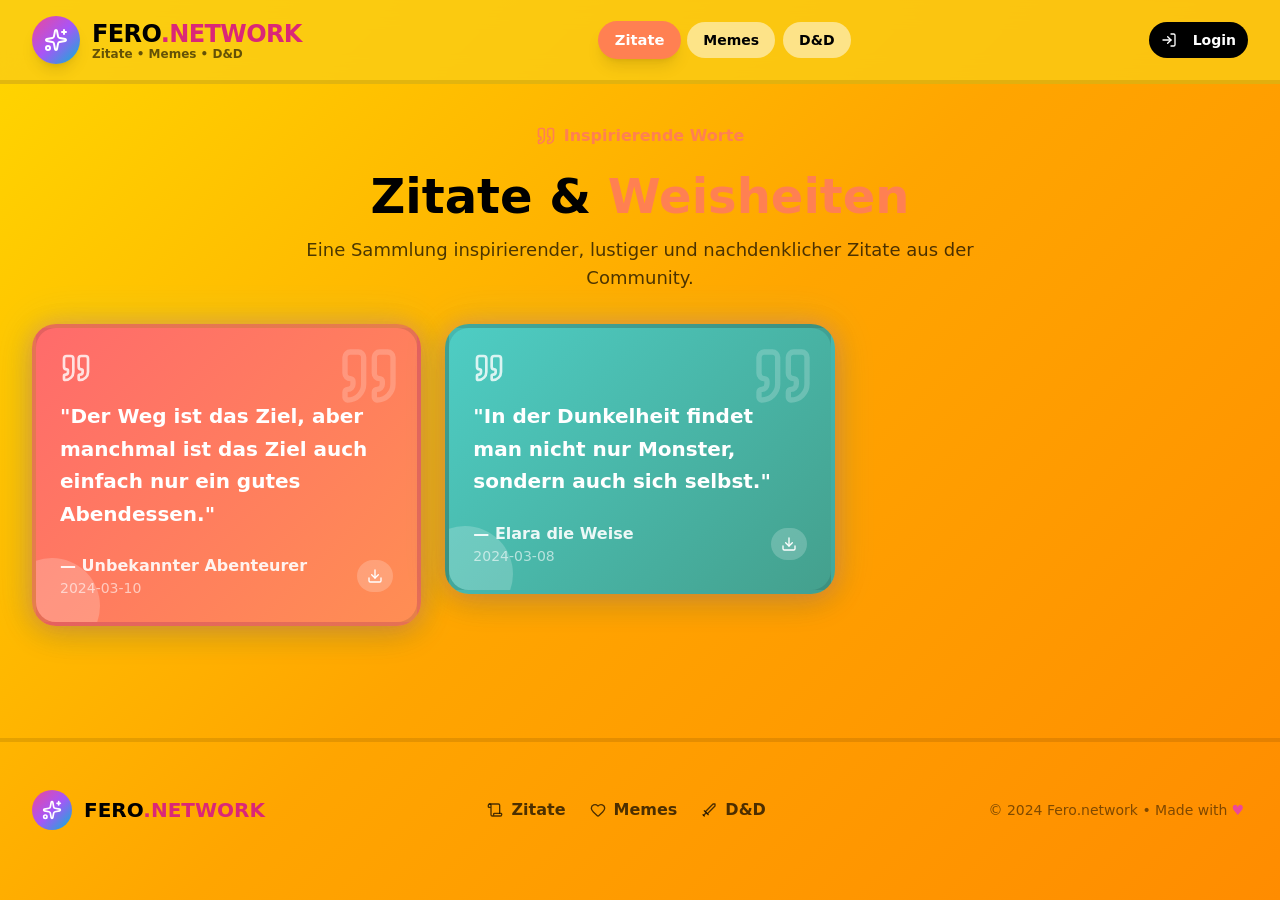
==== index.html @ 9bf4009e "Add files via upload" ====
<!doctype html>
<html lang="en">
  <head>
    <meta charset="UTF-8" />
    <meta name="viewport" content="width=device-width, initial-scale=1.0" />
    <title>Fero Network</title>
    <script type="module" crossorigin src="./assets/index-Cc7K9-aU.js"></script>
    <link rel="stylesheet" crossorigin href="./assets/index-Dunfuvsx.css">
  </head>
  <body>
    <div id="root"></div>
  </body>
</html>
---- assets/index-Dunfuvsx.css ----
*,:before,:after{--tw-border-spacing-x: 0;--tw-border-spacing-y: 0;--tw-translate-x: 0;--tw-translate-y: 0;--tw-rotate: 0;--tw-skew-x: 0;--tw-skew-y: 0;--tw-scale-x: 1;--tw-scale-y: 1;--tw-pan-x: ;--tw-pan-y: ;--tw-pinch-zoom: ;--tw-scroll-snap-strictness: proximity;--tw-gradient-from-position: ;--tw-gradient-via-position: ;--tw-gradient-to-position: ;--tw-ordinal: ;--tw-slashed-zero: ;--tw-numeric-figure: ;--tw-numeric-spacing: ;--tw-numeric-fraction: ;--tw-ring-inset: ;--tw-ring-offset-width: 0px;--tw-ring-offset-color: #fff;--tw-ring-color: rgb(59 130 246 / .5);--tw-ring-offset-shadow: 0 0 #0000;--tw-ring-shadow: 0 0 #0000;--tw-shadow: 0 0 #0000;--tw-shadow-colored: 0 0 #0000;--tw-blur: ;--tw-brightness: ;--tw-contrast: ;--tw-grayscale: ;--tw-hue-rotate: ;--tw-invert: ;--tw-saturate: ;--tw-sepia: ;--tw-drop-shadow: ;--tw-backdrop-blur: ;--tw-backdrop-brightness: ;--tw-backdrop-contrast: ;--tw-backdrop-grayscale: ;--tw-backdrop-hue-rotate: ;--tw-backdrop-invert: ;--tw-backdrop-opacity: ;--tw-backdrop-saturate: ;--tw-backdrop-sepia: ;--tw-contain-size: ;--tw-contain-layout: ;--tw-contain-paint: ;--tw-contain-style: }::backdrop{--tw-border-spacing-x: 0;--tw-border-spacing-y: 0;--tw-translate-x: 0;--tw-translate-y: 0;--tw-rotate: 0;--tw-skew-x: 0;--tw-skew-y: 0;--tw-scale-x: 1;--tw-scale-y: 1;--tw-pan-x: ;--tw-pan-y: ;--tw-pinch-zoom: ;--tw-scroll-snap-strictness: proximity;--tw-gradient-from-position: ;--tw-gradient-via-position: ;--tw-gradient-to-position: ;--tw-ordinal: ;--tw-slashed-zero: ;--tw-numeric-figure: ;--tw-numeric-spacing: ;--tw-numeric-fraction: ;--tw-ring-inset: ;--tw-ring-offset-width: 0px;--tw-ring-offset-color: #fff;--tw-ring-color: rgb(59 130 246 / .5);--tw-ring-offset-shadow: 0 0 #0000;--tw-ring-shadow: 0 0 #0000;--tw-shadow: 0 0 #0000;--tw-shadow-colored: 0 0 #0000;--tw-blur: ;--tw-brightness: ;--tw-contrast: ;--tw-grayscale: ;--tw-hue-rotate: ;--tw-invert: ;--tw-saturate: ;--tw-sepia: ;--tw-drop-shadow: ;--tw-backdrop-blur: ;--tw-backdrop-brightness: ;--tw-backdrop-contrast: ;--tw-backdrop-grayscale: ;--tw-backdrop-hue-rotate: ;--tw-backdrop-invert: ;--tw-backdrop-opacity: ;--tw-backdrop-saturate: ;--tw-backdrop-sepia: ;--tw-contain-size: ;--tw-contain-layout: ;--tw-contain-paint: ;--tw-contain-style: }*,:before,:after{box-sizing:border-box;border-width:0;border-style:solid;border-color:#e5e7eb}:before,:after{--tw-content: ""}html,:host{line-height:1.5;-webkit-text-size-adjust:100%;-moz-tab-size:4;-o-tab-size:4;tab-size:4;font-family:ui-sans-serif,system-ui,sans-serif,"Apple Color Emoji","Segoe UI Emoji",Segoe UI Symbol,"Noto Color Emoji";font-feature-settings:normal;font-variation-settings:normal;-webkit-tap-highlight-color:transparent}body{margin:0;line-height:inherit}hr{height:0;color:inherit;border-top-width:1px}abbr:where([title]){-webkit-text-decoration:underline dotted;text-decoration:underline dotted}h1,h2,h3,h4,h5,h6{font-size:inherit;font-weight:inherit}a{color:inherit;text-decoration:inherit}b,strong{font-weight:bolder}code,kbd,samp,pre{font-family:ui-monospace,SFMono-Regular,Menlo,Monaco,Consolas,Liberation Mono,Courier New,monospace;font-feature-settings:normal;font-variation-settings:normal;font-size:1em}small{font-size:80%}sub,sup{font-size:75%;line-height:0;position:relative;vertical-align:baseline}sub{bottom:-.25em}sup{top:-.5em}table{text-indent:0;border-color:inherit;border-collapse:collapse}button,input,optgroup,select,textarea{font-family:inherit;font-feature-settings:inherit;font-variation-settings:inherit;font-size:100%;font-weight:inherit;line-height:inherit;letter-spacing:inherit;color:inherit;margin:0;padding:0}button,select{text-transform:none}button,input:where([type=button]),input:where([type=reset]),input:where([type=submit]){-webkit-appearance:button;background-color:transparent;background-image:none}:-moz-focusring{outline:auto}:-moz-ui-invalid{box-shadow:none}progress{vertical-align:baseline}::-webkit-inner-spin-button,::-webkit-outer-spin-button{height:auto}[type=search]{-webkit-appearance:textfield;outline-offset:-2px}::-webkit-search-decoration{-webkit-appearance:none}::-webkit-file-upload-button{-webkit-appearance:button;font:inherit}summary{display:list-item}blockquote,dl,dd,h1,h2,h3,h4,h5,h6,hr,figure,p,pre{margin:0}fieldset{margin:0;padding:0}legend{padding:0}ol,ul,menu{list-style:none;margin:0;padding:0}dialog{padding:0}textarea{resize:vertical}input::-moz-placeholder,textarea::-moz-placeholder{opacity:1;color:#9ca3af}input::placeholder,textarea::placeholder{opacity:1;color:#9ca3af}button,[role=button]{cursor:pointer}:disabled{cursor:default}img,svg,video,canvas,audio,iframe,embed,object{display:block;vertical-align:middle}img,video{max-width:100%;height:auto}[hidden]:where(:not([hidden=until-found])){display:none}:root{--background: 48 100% 50%;--foreground: 240 10% 3.9%;--card: 0 0% 100%;--card-foreground: 240 10% 3.9%;--popover: 0 0% 100%;--popover-foreground: 240 10% 3.9%;--primary: 240 5.9% 10%;--primary-foreground: 0 0% 98%;--secondary: 240 4.8% 95.9%;--secondary-foreground: 240 5.9% 10%;--muted: 240 4.8% 95.9%;--muted-foreground: 240 3.8% 46.1%;--accent: 240 4.8% 95.9%;--accent-foreground: 240 5.9% 10%;--destructive: 0 84.2% 60.2%;--destructive-foreground: 0 0% 98%;--border: 240 5.9% 90%;--input: 240 5.9% 90%;--ring: 240 5.9% 10%;--radius: .625rem;--sidebar-background: 0 0% 98%;--sidebar-foreground: 240 5.3% 26.1%;--sidebar-primary: 240 5.9% 10%;--sidebar-primary-foreground: 0 0% 98%;--sidebar-accent: 240 4.8% 95.9%;--sidebar-accent-foreground: 240 5.9% 10%;--sidebar-border: 220 13% 91%;--sidebar-ring: 217.2 91.2% 59.8%;--mustard: 48 100% 50%;--coral: 16 100% 66%;--teal: 174 62% 47%;--purple: 270 60% 55%;--lime: 84 78% 55%;--pink: 330 80% 65%;--blue: 210 80% 55%;--orange: 30 100% 55%}*{border-color:hsl(var(--border))}body{background-color:hsl(var(--background));color:hsl(var(--foreground));background:linear-gradient(135deg,gold,orange,#ff8c00);min-height:100vh}.sr-only{position:absolute;width:1px;height:1px;padding:0;margin:-1px;overflow:hidden;clip:rect(0,0,0,0);white-space:nowrap;border-width:0}.pointer-events-none{pointer-events:none}.visible{visibility:visible}.invisible{visibility:hidden}.fixed{position:fixed}.absolute{position:absolute}.relative{position:relative}.sticky{position:sticky}.inset-0{inset:0}.inset-x-0{left:0;right:0}.inset-y-0{top:0;bottom:0}.-bottom-10{bottom:-2.5rem}.-bottom-12{bottom:-3rem}.-bottom-8{bottom:-2rem}.-left-12{left:-3rem}.-left-8{left:-2rem}.-right-10{right:-2.5rem}.-right-12{right:-3rem}.-top-12{top:-3rem}.bottom-0{bottom:0}.bottom-20{bottom:5rem}.bottom-40{bottom:10rem}.left-0{left:0}.left-1\/2{left:50%}.left-10{left:2.5rem}.left-2{left:.5rem}.left-20{left:5rem}.left-\[50\%\]{left:50%}.right-0{right:0}.right-1{right:.25rem}.right-10{right:2.5rem}.right-2{right:.5rem}.right-20{right:5rem}.right-3{right:.75rem}.right-4{right:1rem}.top-0{top:0}.top-1\.5{top:.375rem}.top-1\/2{top:50%}.top-20{top:5rem}.top-3\.5{top:.875rem}.top-4{top:1rem}.top-40{top:10rem}.top-\[1px\]{top:1px}.top-\[50\%\]{top:50%}.top-\[60\%\]{top:60%}.top-full{top:100%}.isolate{isolation:isolate}.-z-10{z-index:-10}.z-10{z-index:10}.z-20{z-index:20}.z-50{z-index:50}.z-\[1\]{z-index:1}.order-first{order:-9999}.order-last{order:9999}.col-start-2{grid-column-start:2}.row-span-2{grid-row:span 2 / span 2}.row-start-1{grid-row-start:1}.\!m-0{margin:0!important}.-mx-1{margin-left:-.25rem;margin-right:-.25rem}.-my-2{margin-top:-.5rem;margin-bottom:-.5rem}.mx-1{margin-left:.25rem;margin-right:.25rem}.mx-2{margin-left:.5rem;margin-right:.5rem}.mx-3\.5{margin-left:.875rem;margin-right:.875rem}.mx-auto{margin-left:auto;margin-right:auto}.my-0{margin-top:0;margin-bottom:0}.my-0\.5{margin-top:.125rem;margin-bottom:.125rem}.my-1{margin-top:.25rem;margin-bottom:.25rem}.-ml-4{margin-left:-1rem}.-mt-1{margin-top:-.25rem}.-mt-4{margin-top:-1rem}.mb-2{margin-bottom:.5rem}.mb-3{margin-bottom:.75rem}.mb-4{margin-bottom:1rem}.mb-6{margin-bottom:1.5rem}.ml-1{margin-left:.25rem}.ml-4{margin-left:1rem}.ml-auto{margin-left:auto}.mr-1{margin-right:.25rem}.mr-2{margin-right:.5rem}.mt-1\.5{margin-top:.375rem}.mt-2{margin-top:.5rem}.mt-20{margin-top:5rem}.mt-4{margin-top:1rem}.mt-auto{margin-top:auto}.line-clamp-1{overflow:hidden;display:-webkit-box;-webkit-box-orient:vertical;-webkit-line-clamp:1}.line-clamp-2{overflow:hidden;display:-webkit-box;-webkit-box-orient:vertical;-webkit-line-clamp:2}.line-clamp-3{overflow:hidden;display:-webkit-box;-webkit-box-orient:vertical;-webkit-line-clamp:3}.block{display:block}.flex{display:flex}.inline-flex{display:inline-flex}.table{display:table}.table-caption{display:table-caption}.table-cell{display:table-cell}.table-row{display:table-row}.grid{display:grid}.hidden{display:none}.aspect-square{aspect-ratio:1 / 1}.aspect-video{aspect-ratio:16 / 9}.size-10{width:2.5rem;height:2.5rem}.size-2{width:.5rem;height:.5rem}.size-2\.5{width:.625rem;height:.625rem}.size-3{width:.75rem;height:.75rem}.size-3\.5{width:.875rem;height:.875rem}.size-4{width:1rem;height:1rem}.size-6{width:1.5rem;height:1.5rem}.size-7{width:1.75rem;height:1.75rem}.size-8{width:2rem;height:2rem}.size-9{width:2.25rem;height:2.25rem}.size-auto{width:auto;height:auto}.size-full{width:100%;height:100%}.h-1\.5{height:.375rem}.h-10{height:2.5rem}.h-12{height:3rem}.h-14{height:3.5rem}.h-16{height:4rem}.h-2{height:.5rem}.h-2\.5{height:.625rem}.h-20{height:5rem}.h-24{height:6rem}.h-32{height:8rem}.h-4{height:1rem}.h-5{height:1.25rem}.h-6{height:1.5rem}.h-7{height:1.75rem}.h-8{height:2rem}.h-9{height:2.25rem}.h-\[1\.15rem\]{height:1.15rem}.h-\[calc\(100\%-1px\)\]{height:calc(100% - 1px)}.h-\[var\(--radix-navigation-menu-viewport-height\)\]{height:var(--radix-navigation-menu-viewport-height)}.h-\[var\(--radix-select-trigger-height\)\]{height:var(--radix-select-trigger-height)}.h-auto{height:auto}.h-full{height:100%}.h-px{height:1px}.h-svh{height:100svh}.max-h-64{max-height:16rem}.max-h-\[300px\]{max-height:300px}.min-h-0{min-height:0px}.min-h-16{min-height:4rem}.min-h-4{min-height:1rem}.min-h-\[100px\]{min-height:100px}.min-h-\[120px\]{min-height:120px}.min-h-screen{min-height:100vh}.min-h-svh{min-height:100svh}.w-0{width:0px}.w-1{width:.25rem}.w-10{width:2.5rem}.w-12{width:3rem}.w-14{width:3.5rem}.w-16{width:4rem}.w-2{width:.5rem}.w-2\.5{width:.625rem}.w-20{width:5rem}.w-24{width:6rem}.w-3{width:.75rem}.w-3\/4{width:75%}.w-32{width:8rem}.w-4{width:1rem}.w-5{width:1.25rem}.w-6{width:1.5rem}.w-64{width:16rem}.w-72{width:18rem}.w-8{width:2rem}.w-9{width:2.25rem}.w-\[100px\]{width:100px}.w-auto{width:auto}.w-fit{width:-moz-fit-content;width:fit-content}.w-full{width:100%}.w-max{width:-moz-max-content;width:max-content}.w-px{width:1px}.min-w-0{min-width:0px}.min-w-10{min-width:2.5rem}.min-w-5{min-width:1.25rem}.min-w-8{min-width:2rem}.min-w-9{min-width:2.25rem}.min-w-\[12rem\]{min-width:12rem}.min-w-\[8rem\]{min-width:8rem}.min-w-\[var\(--radix-select-trigger-width\)\]{min-width:var(--radix-select-trigger-width)}.max-w-2xl{max-width:42rem}.max-w-7xl{max-width:80rem}.max-w-\[calc\(100\%-2rem\)\]{max-width:calc(100% - 2rem)}.max-w-max{max-width:-moz-max-content;max-width:max-content}.max-w-md{max-width:28rem}.max-w-sm{max-width:24rem}.flex-1{flex:1 1 0%}.shrink-0{flex-shrink:0}.grow{flex-grow:1}.grow-0{flex-grow:0}.basis-full{flex-basis:100%}.caption-bottom{caption-side:bottom}.border-collapse{border-collapse:collapse}.-translate-x-1\/2{--tw-translate-x: -50%;transform:translate(var(--tw-translate-x),var(--tw-translate-y)) rotate(var(--tw-rotate)) skew(var(--tw-skew-x)) skewY(var(--tw-skew-y)) scaleX(var(--tw-scale-x)) scaleY(var(--tw-scale-y))}.-translate-x-px{--tw-translate-x: -1px;transform:translate(var(--tw-translate-x),var(--tw-translate-y)) rotate(var(--tw-rotate)) skew(var(--tw-skew-x)) skewY(var(--tw-skew-y)) scaleX(var(--tw-scale-x)) scaleY(var(--tw-scale-y))}.-translate-y-1\/2{--tw-translate-y: -50%;transform:translate(var(--tw-translate-x),var(--tw-translate-y)) rotate(var(--tw-rotate)) skew(var(--tw-skew-x)) skewY(var(--tw-skew-y)) scaleX(var(--tw-scale-x)) scaleY(var(--tw-scale-y))}.translate-x-\[-50\%\]{--tw-translate-x: -50%;transform:translate(var(--tw-translate-x),var(--tw-translate-y)) rotate(var(--tw-rotate)) skew(var(--tw-skew-x)) skewY(var(--tw-skew-y)) scaleX(var(--tw-scale-x)) scaleY(var(--tw-scale-y))}.translate-x-px{--tw-translate-x: 1px;transform:translate(var(--tw-translate-x),var(--tw-translate-y)) rotate(var(--tw-rotate)) skew(var(--tw-skew-x)) skewY(var(--tw-skew-y)) scaleX(var(--tw-scale-x)) scaleY(var(--tw-scale-y))}.translate-y-0\.5{--tw-translate-y: .125rem;transform:translate(var(--tw-translate-x),var(--tw-translate-y)) rotate(var(--tw-rotate)) skew(var(--tw-skew-x)) skewY(var(--tw-skew-y)) scaleX(var(--tw-scale-x)) scaleY(var(--tw-scale-y))}.translate-y-\[-50\%\]{--tw-translate-y: -50%;transform:translate(var(--tw-translate-x),var(--tw-translate-y)) rotate(var(--tw-rotate)) skew(var(--tw-skew-x)) skewY(var(--tw-skew-y)) scaleX(var(--tw-scale-x)) scaleY(var(--tw-scale-y))}.translate-y-\[calc\(-50\%_-_2px\)\]{--tw-translate-y: calc(-50% - 2px) ;transform:translate(var(--tw-translate-x),var(--tw-translate-y)) rotate(var(--tw-rotate)) skew(var(--tw-skew-x)) skewY(var(--tw-skew-y)) scaleX(var(--tw-scale-x)) scaleY(var(--tw-scale-y))}.rotate-45{--tw-rotate: 45deg;transform:translate(var(--tw-translate-x),var(--tw-translate-y)) rotate(var(--tw-rotate)) skew(var(--tw-skew-x)) skewY(var(--tw-skew-y)) scaleX(var(--tw-scale-x)) scaleY(var(--tw-scale-y))}.rotate-90{--tw-rotate: 90deg;transform:translate(var(--tw-translate-x),var(--tw-translate-y)) rotate(var(--tw-rotate)) skew(var(--tw-skew-x)) skewY(var(--tw-skew-y)) scaleX(var(--tw-scale-x)) scaleY(var(--tw-scale-y))}.scale-105{--tw-scale-x: 1.05;--tw-scale-y: 1.05;transform:translate(var(--tw-translate-x),var(--tw-translate-y)) rotate(var(--tw-rotate)) skew(var(--tw-skew-x)) skewY(var(--tw-skew-y)) scaleX(var(--tw-scale-x)) scaleY(var(--tw-scale-y))}.transform{transform:translate(var(--tw-translate-x),var(--tw-translate-y)) rotate(var(--tw-rotate)) skew(var(--tw-skew-x)) skewY(var(--tw-skew-y)) scaleX(var(--tw-scale-x)) scaleY(var(--tw-scale-y))}@keyframes caret-blink{0%,70%,to{opacity:1}20%,50%{opacity:0}}.animate-caret-blink{animation:caret-blink 1.25s ease-out infinite}@keyframes pulse{50%{opacity:.5}}.animate-pulse{animation:pulse 2s cubic-bezier(.4,0,.6,1) infinite}@keyframes spin{to{transform:rotate(360deg)}}.animate-spin{animation:spin 1s linear infinite}.cursor-default{cursor:default}.cursor-text{cursor:text}.touch-none{touch-action:none}.select-none{-webkit-user-select:none;-moz-user-select:none;user-select:none}.resize-none{resize:none}.scroll-my-1{scroll-margin-top:.25rem;scroll-margin-bottom:.25rem}.scroll-py-1{scroll-padding-top:.25rem;scroll-padding-bottom:.25rem}.list-disc{list-style-type:disc}.list-none{list-style-type:none}.auto-rows-min{grid-auto-rows:min-content}.grid-cols-1{grid-template-columns:repeat(1,minmax(0,1fr))}.grid-cols-2{grid-template-columns:repeat(2,minmax(0,1fr))}.grid-cols-3{grid-template-columns:repeat(3,minmax(0,1fr))}.grid-cols-\[0_1fr\]{grid-template-columns:0 1fr}.grid-rows-\[auto_auto\]{grid-template-rows:auto auto}.flex-row{flex-direction:row}.flex-col{flex-direction:column}.flex-col-reverse{flex-direction:column-reverse}.flex-wrap{flex-wrap:wrap}.place-content-center{place-content:center}.items-start{align-items:flex-start}.items-end{align-items:flex-end}.items-center{align-items:center}.items-stretch{align-items:stretch}.justify-start{justify-content:flex-start}.justify-center{justify-content:center}.justify-between{justify-content:space-between}.justify-items-start{justify-items:start}.gap-0\.5{gap:.125rem}.gap-1{gap:.25rem}.gap-1\.5{gap:.375rem}.gap-2{gap:.5rem}.gap-2\.5{gap:.625rem}.gap-3{gap:.75rem}.gap-4{gap:1rem}.gap-6{gap:1.5rem}.gap-7{gap:1.75rem}.gap-\[--spacing\(var\(--gap\)\)\]{gap:var(--spacing(var(--gap)))}.gap-y-0\.5{row-gap:.125rem}.space-y-2>:not([hidden])~:not([hidden]){--tw-space-y-reverse: 0;margin-top:calc(.5rem * calc(1 - var(--tw-space-y-reverse)));margin-bottom:calc(.5rem * var(--tw-space-y-reverse))}.space-y-3>:not([hidden])~:not([hidden]){--tw-space-y-reverse: 0;margin-top:calc(.75rem * calc(1 - var(--tw-space-y-reverse)));margin-bottom:calc(.75rem * var(--tw-space-y-reverse))}.space-y-4>:not([hidden])~:not([hidden]){--tw-space-y-reverse: 0;margin-top:calc(1rem * calc(1 - var(--tw-space-y-reverse)));margin-bottom:calc(1rem * var(--tw-space-y-reverse))}.space-y-6>:not([hidden])~:not([hidden]){--tw-space-y-reverse: 0;margin-top:calc(1.5rem * calc(1 - var(--tw-space-y-reverse)));margin-bottom:calc(1.5rem * var(--tw-space-y-reverse))}.space-y-8>:not([hidden])~:not([hidden]){--tw-space-y-reverse: 0;margin-top:calc(2rem * calc(1 - var(--tw-space-y-reverse)));margin-bottom:calc(2rem * var(--tw-space-y-reverse))}.self-start{align-self:flex-start}.self-stretch{align-self:stretch}.justify-self-end{justify-self:end}.overflow-auto{overflow:auto}.overflow-hidden{overflow:hidden}.overflow-x-auto{overflow-x:auto}.overflow-y-auto{overflow-y:auto}.overflow-x-hidden{overflow-x:hidden}.whitespace-nowrap{white-space:nowrap}.text-balance{text-wrap:balance}.break-words{overflow-wrap:break-word}.rounded-2xl{border-radius:1rem}.rounded-3xl{border-radius:1.5rem}.rounded-\[2px\]{border-radius:2px}.rounded-\[4px\]{border-radius:4px}.rounded-\[calc\(var\(--radius\)-5px\)\]{border-radius:calc(var(--radius) - 5px)}.rounded-\[inherit\]{border-radius:inherit}.rounded-full{border-radius:9999px}.rounded-lg{border-radius:var(--radius)}.rounded-md{border-radius:calc(var(--radius) - 2px)}.rounded-none{border-radius:0}.rounded-sm{border-radius:calc(var(--radius) - 4px)}.rounded-xl{border-radius:calc(var(--radius) + 4px)}.rounded-xs{border-radius:calc(var(--radius) - 6px)}.rounded-l-md{border-top-left-radius:calc(var(--radius) - 2px);border-bottom-left-radius:calc(var(--radius) - 2px)}.rounded-r-md{border-top-right-radius:calc(var(--radius) - 2px);border-bottom-right-radius:calc(var(--radius) - 2px)}.rounded-tl-sm{border-top-left-radius:calc(var(--radius) - 4px)}.border{border-width:1px}.border-0{border-width:0px}.border-2{border-width:2px}.border-4{border-width:4px}.border-\[1\.5px\]{border-width:1.5px}.border-y{border-top-width:1px;border-bottom-width:1px}.border-b{border-bottom-width:1px}.border-b-4{border-bottom-width:4px}.border-l{border-left-width:1px}.border-r{border-right-width:1px}.border-t{border-top-width:1px}.border-t-4{border-top-width:4px}.border-dashed{border-style:dashed}.border-black\/10{border-color:#0000001a}.border-black\/20{border-color:#0003}.border-border{border-color:hsl(var(--border))}.border-border\/50{border-color:hsl(var(--border) / .5)}.border-input{border-color:hsl(var(--input))}.border-primary{border-color:hsl(var(--primary))}.border-red-300{--tw-border-opacity: 1;border-color:rgb(252 165 165 / var(--tw-border-opacity, 1))}.border-sidebar-border{border-color:hsl(var(--sidebar-border))}.border-transparent{border-color:transparent}.border-l-transparent{border-left-color:transparent}.border-t-transparent{border-top-color:transparent}.bg-accent{background-color:hsl(var(--accent))}.bg-background{background-color:hsl(var(--background))}.bg-black{--tw-bg-opacity: 1;background-color:rgb(0 0 0 / var(--tw-bg-opacity, 1))}.bg-black\/10{background-color:#0000001a}.bg-black\/50{background-color:#00000080}.bg-border{background-color:hsl(var(--border))}.bg-card{background-color:hsl(var(--card))}.bg-destructive{--tw-bg-opacity: 1;background-color:hsl(var(--destructive) / var(--tw-bg-opacity, 1))}.bg-foreground{background-color:hsl(var(--foreground))}.bg-input{background-color:hsl(var(--input))}.bg-muted{background-color:hsl(var(--muted))}.bg-muted\/50{background-color:hsl(var(--muted) / .5)}.bg-popover{background-color:hsl(var(--popover))}.bg-primary{background-color:hsl(var(--primary))}.bg-primary\/20{background-color:hsl(var(--primary) / .2)}.bg-red-100{--tw-bg-opacity: 1;background-color:rgb(254 226 226 / var(--tw-bg-opacity, 1))}.bg-secondary{background-color:hsl(var(--secondary))}.bg-sidebar{background-color:hsl(var(--sidebar-background))}.bg-sidebar-border{background-color:hsl(var(--sidebar-border))}.bg-transparent{background-color:transparent}.bg-white{--tw-bg-opacity: 1;background-color:rgb(255 255 255 / var(--tw-bg-opacity, 1))}.bg-white\/10{background-color:#ffffff1a}.bg-white\/20{background-color:#fff3}.bg-white\/30{background-color:#ffffff4d}.bg-white\/40{background-color:#fff6}.bg-white\/50{background-color:#ffffff80}.bg-white\/60{background-color:#fff9}.bg-white\/80{background-color:#fffc}.bg-yellow-400\/80{background-color:#facc15cc}.bg-gradient-to-br{background-image:linear-gradient(to bottom right,var(--tw-gradient-stops))}.bg-gradient-to-t{background-image:linear-gradient(to top,var(--tw-gradient-stops))}.from-black\/50{--tw-gradient-from: rgb(0 0 0 / .5) var(--tw-gradient-from-position);--tw-gradient-to: rgb(0 0 0 / 0) var(--tw-gradient-to-position);--tw-gradient-stops: var(--tw-gradient-from), var(--tw-gradient-to)}.from-pink-500{--tw-gradient-from: #ec4899 var(--tw-gradient-from-position);--tw-gradient-to: rgb(236 72 153 / 0) var(--tw-gradient-to-position);--tw-gradient-stops: var(--tw-gradient-from), var(--tw-gradient-to)}.from-white{--tw-gradient-from: #fff var(--tw-gradient-from-position);--tw-gradient-to: rgb(255 255 255 / 0) var(--tw-gradient-to-position);--tw-gradient-stops: var(--tw-gradient-from), var(--tw-gradient-to)}.from-yellow-300{--tw-gradient-from: #fde047 var(--tw-gradient-from-position);--tw-gradient-to: rgb(253 224 71 / 0) var(--tw-gradient-to-position);--tw-gradient-stops: var(--tw-gradient-from), var(--tw-gradient-to)}.via-purple-500{--tw-gradient-to: rgb(168 85 247 / 0) var(--tw-gradient-to-position);--tw-gradient-stops: var(--tw-gradient-from), #a855f7 var(--tw-gradient-via-position), var(--tw-gradient-to)}.to-cyan-500{--tw-gradient-to: #06b6d4 var(--tw-gradient-to-position)}.to-orange-300{--tw-gradient-to: #fdba74 var(--tw-gradient-to-position)}.to-transparent{--tw-gradient-to: transparent var(--tw-gradient-to-position)}.fill-current{fill:currentColor}.fill-foreground{fill:hsl(var(--foreground))}.fill-primary{fill:hsl(var(--primary))}.object-contain{-o-object-fit:contain;object-fit:contain}.object-cover{-o-object-fit:cover;object-fit:cover}.p-0{padding:0}.p-1{padding:.25rem}.p-2{padding:.5rem}.p-3{padding:.75rem}.p-4{padding:1rem}.p-6{padding:1.5rem}.p-8{padding:2rem}.p-\[3px\]{padding:3px}.p-px{padding:1px}.px-1{padding-left:.25rem;padding-right:.25rem}.px-1\.5{padding-left:.375rem;padding-right:.375rem}.px-2{padding-left:.5rem;padding-right:.5rem}.px-2\.5{padding-left:.625rem;padding-right:.625rem}.px-3{padding-left:.75rem;padding-right:.75rem}.px-4{padding-left:1rem;padding-right:1rem}.px-6{padding-left:1.5rem;padding-right:1.5rem}.py-0\.5{padding-top:.125rem;padding-bottom:.125rem}.py-1{padding-top:.25rem;padding-bottom:.25rem}.py-1\.5{padding-top:.375rem;padding-bottom:.375rem}.py-12{padding-top:3rem;padding-bottom:3rem}.py-2{padding-top:.5rem;padding-bottom:.5rem}.py-20{padding-top:5rem;padding-bottom:5rem}.py-3{padding-top:.75rem;padding-bottom:.75rem}.py-4{padding-top:1rem;padding-bottom:1rem}.py-6{padding-top:1.5rem;padding-bottom:1.5rem}.py-8{padding-top:2rem;padding-bottom:2rem}.pb-3{padding-bottom:.75rem}.pb-4{padding-bottom:1rem}.pl-2{padding-left:.5rem}.pl-3{padding-left:.75rem}.pl-4{padding-left:1rem}.pl-8{padding-left:2rem}.pr-1{padding-right:.25rem}.pr-2{padding-right:.5rem}.pr-2\.5{padding-right:.625rem}.pr-3{padding-right:.75rem}.pr-8{padding-right:2rem}.pt-0{padding-top:0}.pt-3{padding-top:.75rem}.pt-4{padding-top:1rem}.text-left{text-align:left}.text-center{text-align:center}.align-middle{vertical-align:middle}.font-mono{font-family:ui-monospace,SFMono-Regular,Menlo,Monaco,Consolas,Liberation Mono,Courier New,monospace}.font-sans{font-family:ui-sans-serif,system-ui,sans-serif,"Apple Color Emoji","Segoe UI Emoji",Segoe UI Symbol,"Noto Color Emoji"}.text-2xl{font-size:1.5rem;line-height:2rem}.text-4xl{font-size:2.25rem;line-height:2.5rem}.text-\[0\.8rem\]{font-size:.8rem}.text-base{font-size:1rem;line-height:1.5rem}.text-lg{font-size:1.125rem;line-height:1.75rem}.text-sm{font-size:.875rem;line-height:1.25rem}.text-sm\/relaxed{font-size:.875rem;line-height:1.625}.text-xl{font-size:1.25rem;line-height:1.75rem}.text-xs{font-size:.75rem;line-height:1rem}.font-black{font-weight:900}.font-bold{font-weight:700}.font-medium{font-weight:500}.font-normal{font-weight:400}.font-semibold{font-weight:600}.uppercase{text-transform:uppercase}.tabular-nums{--tw-numeric-spacing: tabular-nums;font-variant-numeric:var(--tw-ordinal) var(--tw-slashed-zero) var(--tw-numeric-figure) var(--tw-numeric-spacing) var(--tw-numeric-fraction)}.leading-none{line-height:1}.leading-normal{line-height:1.5}.leading-relaxed{line-height:1.625}.leading-snug{line-height:1.375}.tracking-tight{letter-spacing:-.025em}.tracking-widest{letter-spacing:.1em}.text-accent-foreground{color:hsl(var(--accent-foreground))}.text-background{color:hsl(var(--background))}.text-black{--tw-text-opacity: 1;color:rgb(0 0 0 / var(--tw-text-opacity, 1))}.text-black\/50{color:#00000080}.text-black\/60{color:#0009}.text-black\/70{color:#000000b3}.text-blue-600{--tw-text-opacity: 1;color:rgb(37 99 235 / var(--tw-text-opacity, 1))}.text-card-foreground{color:hsl(var(--card-foreground))}.text-current{color:currentColor}.text-destructive{--tw-text-opacity: 1;color:hsl(var(--destructive) / var(--tw-text-opacity, 1))}.text-foreground{color:hsl(var(--foreground))}.text-gray-600{--tw-text-opacity: 1;color:rgb(75 85 99 / var(--tw-text-opacity, 1))}.text-gray-700{--tw-text-opacity: 1;color:rgb(55 65 81 / var(--tw-text-opacity, 1))}.text-gray-800{--tw-text-opacity: 1;color:rgb(31 41 55 / var(--tw-text-opacity, 1))}.text-muted-foreground{color:hsl(var(--muted-foreground))}.text-pink-500{--tw-text-opacity: 1;color:rgb(236 72 153 / var(--tw-text-opacity, 1))}.text-pink-600{--tw-text-opacity: 1;color:rgb(219 39 119 / var(--tw-text-opacity, 1))}.text-popover-foreground{color:hsl(var(--popover-foreground))}.text-primary{color:hsl(var(--primary))}.text-primary-foreground{color:hsl(var(--primary-foreground))}.text-red-700{--tw-text-opacity: 1;color:rgb(185 28 28 / var(--tw-text-opacity, 1))}.text-secondary-foreground{color:hsl(var(--secondary-foreground))}.text-sidebar-foreground{color:hsl(var(--sidebar-foreground))}.text-sidebar-foreground\/70{color:hsl(var(--sidebar-foreground) / .7)}.text-white{--tw-text-opacity: 1;color:rgb(255 255 255 / var(--tw-text-opacity, 1))}.text-white\/60{color:#fff9}.text-white\/80{color:#fffc}.text-white\/90{color:#ffffffe6}.underline-offset-4{text-underline-offset:4px}.opacity-0{opacity:0}.opacity-20{opacity:.2}.opacity-50{opacity:.5}.opacity-70{opacity:.7}.shadow{--tw-shadow: 0 1px 3px 0 rgb(0 0 0 / .1), 0 1px 2px -1px rgb(0 0 0 / .1);--tw-shadow-colored: 0 1px 3px 0 var(--tw-shadow-color), 0 1px 2px -1px var(--tw-shadow-color);box-shadow:var(--tw-ring-offset-shadow, 0 0 #0000),var(--tw-ring-shadow, 0 0 #0000),var(--tw-shadow)}.shadow-\[0_0_0_1px_hsl\(var\(--sidebar-border\)\)\]{--tw-shadow: 0 0 0 1px hsl(var(--sidebar-border));--tw-shadow-colored: 0 0 0 1px var(--tw-shadow-color);box-shadow:var(--tw-ring-offset-shadow, 0 0 #0000),var(--tw-ring-shadow, 0 0 #0000),var(--tw-shadow)}.shadow-lg{--tw-shadow: 0 10px 15px -3px rgb(0 0 0 / .1), 0 4px 6px -4px rgb(0 0 0 / .1);--tw-shadow-colored: 0 10px 15px -3px var(--tw-shadow-color), 0 4px 6px -4px var(--tw-shadow-color);box-shadow:var(--tw-ring-offset-shadow, 0 0 #0000),var(--tw-ring-shadow, 0 0 #0000),var(--tw-shadow)}.shadow-md{--tw-shadow: 0 4px 6px -1px rgb(0 0 0 / .1), 0 2px 4px -2px rgb(0 0 0 / .1);--tw-shadow-colored: 0 4px 6px -1px var(--tw-shadow-color), 0 2px 4px -2px var(--tw-shadow-color);box-shadow:var(--tw-ring-offset-shadow, 0 0 #0000),var(--tw-ring-shadow, 0 0 #0000),var(--tw-shadow)}.shadow-none{--tw-shadow: 0 0 #0000;--tw-shadow-colored: 0 0 #0000;box-shadow:var(--tw-ring-offset-shadow, 0 0 #0000),var(--tw-ring-shadow, 0 0 #0000),var(--tw-shadow)}.shadow-sm{--tw-shadow: 0 1px 2px 0 rgb(0 0 0 / .05);--tw-shadow-colored: 0 1px 2px 0 var(--tw-shadow-color);box-shadow:var(--tw-ring-offset-shadow, 0 0 #0000),var(--tw-ring-shadow, 0 0 #0000),var(--tw-shadow)}.shadow-xl{--tw-shadow: 0 20px 25px -5px rgb(0 0 0 / .1), 0 8px 10px -6px rgb(0 0 0 / .1);--tw-shadow-colored: 0 20px 25px -5px var(--tw-shadow-color), 0 8px 10px -6px var(--tw-shadow-color);box-shadow:var(--tw-ring-offset-shadow, 0 0 #0000),var(--tw-ring-shadow, 0 0 #0000),var(--tw-shadow)}.shadow-xs{--tw-shadow: 0 1px 2px 0 rgb(0 0 0 / .05);--tw-shadow-colored: 0 1px 2px 0 var(--tw-shadow-color);box-shadow:var(--tw-ring-offset-shadow, 0 0 #0000),var(--tw-ring-shadow, 0 0 #0000),var(--tw-shadow)}.outline-none{outline:2px solid transparent;outline-offset:2px}.outline{outline-style:solid}.ring-0{--tw-ring-offset-shadow: var(--tw-ring-inset) 0 0 0 var(--tw-ring-offset-width) var(--tw-ring-offset-color);--tw-ring-shadow: var(--tw-ring-inset) 0 0 0 calc(0px + var(--tw-ring-offset-width)) var(--tw-ring-color);box-shadow:var(--tw-ring-offset-shadow),var(--tw-ring-shadow),var(--tw-shadow, 0 0 #0000)}.ring-ring\/50{--tw-ring-color: hsl(var(--ring) / .5)}.ring-sidebar-ring{--tw-ring-color: hsl(var(--sidebar-ring))}.ring-offset-background{--tw-ring-offset-color: hsl(var(--background))}.filter{filter:var(--tw-blur) var(--tw-brightness) var(--tw-contrast) var(--tw-grayscale) var(--tw-hue-rotate) var(--tw-invert) var(--tw-saturate) var(--tw-sepia) var(--tw-drop-shadow)}.backdrop-blur-md{--tw-backdrop-blur: blur(12px);-webkit-backdrop-filter:var(--tw-backdrop-blur) var(--tw-backdrop-brightness) var(--tw-backdrop-contrast) var(--tw-backdrop-grayscale) var(--tw-backdrop-hue-rotate) var(--tw-backdrop-invert) var(--tw-backdrop-opacity) var(--tw-backdrop-saturate) var(--tw-backdrop-sepia);backdrop-filter:var(--tw-backdrop-blur) var(--tw-backdrop-brightness) var(--tw-backdrop-contrast) var(--tw-backdrop-grayscale) var(--tw-backdrop-hue-rotate) var(--tw-backdrop-invert) var(--tw-backdrop-opacity) var(--tw-backdrop-saturate) var(--tw-backdrop-sepia)}.transition{transition-property:color,background-color,border-color,text-decoration-color,fill,stroke,opacity,box-shadow,transform,filter,backdrop-filter;transition-timing-function:cubic-bezier(.4,0,.2,1);transition-duration:.15s}.transition-\[color\,box-shadow\]{transition-property:color,box-shadow;transition-timing-function:cubic-bezier(.4,0,.2,1);transition-duration:.15s}.transition-\[left\,right\,width\]{transition-property:left,right,width;transition-timing-function:cubic-bezier(.4,0,.2,1);transition-duration:.15s}.transition-\[margin\,opacity\]{transition-property:margin,opacity;transition-timing-function:cubic-bezier(.4,0,.2,1);transition-duration:.15s}.transition-\[width\,height\,padding\]{transition-property:width,height,padding;transition-timing-function:cubic-bezier(.4,0,.2,1);transition-duration:.15s}.transition-\[width\]{transition-property:width;transition-timing-function:cubic-bezier(.4,0,.2,1);transition-duration:.15s}.transition-all{transition-property:all;transition-timing-function:cubic-bezier(.4,0,.2,1);transition-duration:.15s}.transition-colors{transition-property:color,background-color,border-color,text-decoration-color,fill,stroke;transition-timing-function:cubic-bezier(.4,0,.2,1);transition-duration:.15s}.transition-none{transition-property:none}.transition-opacity{transition-property:opacity;transition-timing-function:cubic-bezier(.4,0,.2,1);transition-duration:.15s}.transition-shadow{transition-property:box-shadow;transition-timing-function:cubic-bezier(.4,0,.2,1);transition-duration:.15s}.transition-transform{transition-property:transform;transition-timing-function:cubic-bezier(.4,0,.2,1);transition-duration:.15s}.duration-100{transition-duration:.1s}.duration-1000{transition-duration:1s}.duration-200{transition-duration:.2s}.duration-300{transition-duration:.3s}.duration-500{transition-duration:.5s}.ease-in-out{transition-timing-function:cubic-bezier(.4,0,.2,1)}.ease-linear{transition-timing-function:linear}@keyframes enter{0%{opacity:var(--tw-enter-opacity, 1);transform:translate3d(var(--tw-enter-translate-x, 0),var(--tw-enter-translate-y, 0),0) scale3d(var(--tw-enter-scale, 1),var(--tw-enter-scale, 1),var(--tw-enter-scale, 1)) rotate(var(--tw-enter-rotate, 0))}}@keyframes exit{to{opacity:var(--tw-exit-opacity, 1);transform:translate3d(var(--tw-exit-translate-x, 0),var(--tw-exit-translate-y, 0),0) scale3d(var(--tw-exit-scale, 1),var(--tw-exit-scale, 1),var(--tw-exit-scale, 1)) rotate(var(--tw-exit-rotate, 0))}}.animate-in{animation-name:enter;animation-duration:.15s;--tw-enter-opacity: initial;--tw-enter-scale: initial;--tw-enter-rotate: initial;--tw-enter-translate-x: initial;--tw-enter-translate-y: initial}.fade-in-0{--tw-enter-opacity: 0}.zoom-in-95{--tw-enter-scale: .95}.duration-100{animation-duration:.1s}.duration-1000{animation-duration:1s}.duration-200{animation-duration:.2s}.duration-300{animation-duration:.3s}.duration-500{animation-duration:.5s}.ease-in-out{animation-timing-function:cubic-bezier(.4,0,.2,1)}.ease-linear{animation-timing-function:linear}.bg-coral{background-color:hsl(var(--coral))}.bg-teal{background-color:hsl(var(--teal))}.bg-purple{background-color:hsl(var(--purple))}.bg-pink{background-color:hsl(var(--pink))}.text-coral{color:hsl(var(--coral))}.text-teal{color:hsl(var(--teal))}.text-purple{color:hsl(var(--purple))}.text-pink{color:hsl(var(--pink))}.shadow-colorful{box-shadow:0 8px 32px #00000026,0 0 20px #ff69b44d,0 0 40px #40e0d033}.card-gradient-1{background:linear-gradient(135deg,#ff6b6b,#ff8e53)}.card-gradient-2{background:linear-gradient(135deg,#4ecdc4,#44a08d)}.card-gradient-3{background:linear-gradient(135deg,#a8edea,#fed6e3)}.card-gradient-4{background:linear-gradient(135deg,#d299c2,#fef9d7)}.card-gradient-5{background:linear-gradient(135deg,#89f7fe,#66a6ff)}.card-gradient-6{background:linear-gradient(135deg,#f093fb,#f5576c)}.animate-pulse-slow{animation:pulse-slow 4s ease-in-out infinite}.\[--cell-size\:--spacing\(8\)\]{--cell-size: var(--spacing(8))}@keyframes float{0%,to{transform:translateY(0)}50%{transform:translateY(-20px)}}@keyframes pulse-slow{0%,to{opacity:1;transform:scale(1)}50%{opacity:.8;transform:scale(1.05)}}@keyframes bounce-slow{0%,to{transform:translateY(0)}50%{transform:translateY(-10px)}}::-webkit-scrollbar{width:12px}::-webkit-scrollbar-track{background:gold}::-webkit-scrollbar-thumb{background:linear-gradient(180deg,#ff6b6b,#4ecdc4,#a8edea);border-radius:6px}::-webkit-scrollbar-thumb:hover{background:linear-gradient(180deg,#ff8e53,#44a08d,#fed6e3)}.selection\:bg-primary *::-moz-selection{background-color:hsl(var(--primary))}.selection\:bg-primary *::selection{background-color:hsl(var(--primary))}.selection\:text-primary-foreground *::-moz-selection{color:hsl(var(--primary-foreground))}.selection\:text-primary-foreground *::selection{color:hsl(var(--primary-foreground))}.selection\:bg-primary::-moz-selection{background-color:hsl(var(--primary))}.selection\:bg-primary::selection{background-color:hsl(var(--primary))}.selection\:text-primary-foreground::-moz-selection{color:hsl(var(--primary-foreground))}.selection\:text-primary-foreground::selection{color:hsl(var(--primary-foreground))}.file\:inline-flex::file-selector-button{display:inline-flex}.file\:h-7::file-selector-button{height:1.75rem}.file\:border-0::file-selector-button{border-width:0px}.file\:bg-transparent::file-selector-button{background-color:transparent}.file\:text-sm::file-selector-button{font-size:.875rem;line-height:1.25rem}.file\:font-medium::file-selector-button{font-weight:500}.file\:text-foreground::file-selector-button{color:hsl(var(--foreground))}.placeholder\:text-muted-foreground::-moz-placeholder{color:hsl(var(--muted-foreground))}.placeholder\:text-muted-foreground::placeholder{color:hsl(var(--muted-foreground))}.after\:absolute:after{content:var(--tw-content);position:absolute}.after\:-inset-2:after{content:var(--tw-content);inset:-.5rem}.after\:inset-y-0:after{content:var(--tw-content);top:0;bottom:0}.after\:left-1\/2:after{content:var(--tw-content);left:50%}.after\:w-1:after{content:var(--tw-content);width:.25rem}.after\:w-\[2px\]:after{content:var(--tw-content);width:2px}.after\:-translate-x-1\/2:after{content:var(--tw-content);--tw-translate-x: -50%;transform:translate(var(--tw-translate-x),var(--tw-translate-y)) rotate(var(--tw-rotate)) skew(var(--tw-skew-x)) skewY(var(--tw-skew-y)) scaleX(var(--tw-scale-x)) scaleY(var(--tw-scale-y))}.first\:rounded-l-md:first-child{border-top-left-radius:calc(var(--radius) - 2px);border-bottom-left-radius:calc(var(--radius) - 2px)}.first\:border-l:first-child{border-left-width:1px}.last\:mt-0:last-child{margin-top:0}.last\:rounded-r-md:last-child{border-top-right-radius:calc(var(--radius) - 2px);border-bottom-right-radius:calc(var(--radius) - 2px)}.last\:border-b-0:last-child{border-bottom-width:0px}.hover\:scale-105:hover{--tw-scale-x: 1.05;--tw-scale-y: 1.05;transform:translate(var(--tw-translate-x),var(--tw-translate-y)) rotate(var(--tw-rotate)) skew(var(--tw-skew-x)) skewY(var(--tw-skew-y)) scaleX(var(--tw-scale-x)) scaleY(var(--tw-scale-y))}.hover\:bg-accent:hover{background-color:hsl(var(--accent))}.hover\:bg-destructive\/90:hover{background-color:hsl(var(--destructive) / .9)}.hover\:bg-gray-800:hover{--tw-bg-opacity: 1;background-color:rgb(31 41 55 / var(--tw-bg-opacity, 1))}.hover\:bg-muted:hover{background-color:hsl(var(--muted))}.hover\:bg-muted\/50:hover{background-color:hsl(var(--muted) / .5)}.hover\:bg-primary\/90:hover{background-color:hsl(var(--primary) / .9)}.hover\:bg-red-100:hover{--tw-bg-opacity: 1;background-color:rgb(254 226 226 / var(--tw-bg-opacity, 1))}.hover\:bg-red-500\/80:hover{background-color:#ef4444cc}.hover\:bg-secondary\/80:hover{background-color:hsl(var(--secondary) / .8)}.hover\:bg-sidebar-accent:hover{background-color:hsl(var(--sidebar-accent))}.hover\:bg-white\/40:hover{background-color:#fff6}.hover\:bg-white\/70:hover{background-color:#ffffffb3}.hover\:bg-white\/80:hover{background-color:#fffc}.hover\:text-accent-foreground:hover{color:hsl(var(--accent-foreground))}.hover\:text-foreground:hover{color:hsl(var(--foreground))}.hover\:text-muted-foreground:hover{color:hsl(var(--muted-foreground))}.hover\:text-red-600:hover{--tw-text-opacity: 1;color:rgb(220 38 38 / var(--tw-text-opacity, 1))}.hover\:text-sidebar-accent-foreground:hover{color:hsl(var(--sidebar-accent-foreground))}.hover\:text-white:hover{--tw-text-opacity: 1;color:rgb(255 255 255 / var(--tw-text-opacity, 1))}.hover\:underline:hover{text-decoration-line:underline}.hover\:opacity-100:hover{opacity:1}.hover\:shadow-\[0_0_0_1px_hsl\(var\(--sidebar-accent\)\)\]:hover{--tw-shadow: 0 0 0 1px hsl(var(--sidebar-accent));--tw-shadow-colored: 0 0 0 1px var(--tw-shadow-color);box-shadow:var(--tw-ring-offset-shadow, 0 0 #0000),var(--tw-ring-shadow, 0 0 #0000),var(--tw-shadow)}.hover\:ring-4:hover{--tw-ring-offset-shadow: var(--tw-ring-inset) 0 0 0 var(--tw-ring-offset-width) var(--tw-ring-offset-color);--tw-ring-shadow: var(--tw-ring-inset) 0 0 0 calc(4px + var(--tw-ring-offset-width)) var(--tw-ring-color);box-shadow:var(--tw-ring-offset-shadow),var(--tw-ring-shadow),var(--tw-shadow, 0 0 #0000)}.hover\:text-coral:hover{color:hsl(var(--coral))}.hover\:text-teal:hover{color:hsl(var(--teal))}.hover\:text-purple:hover{color:hsl(var(--purple))}.hover\:after\:bg-sidebar-border:hover:after{content:var(--tw-content);background-color:hsl(var(--sidebar-border))}.focus\:z-10:focus{z-index:10}.focus\:border-pink-500:focus{--tw-border-opacity: 1;border-color:rgb(236 72 153 / var(--tw-border-opacity, 1))}.focus\:bg-accent:focus{background-color:hsl(var(--accent))}.focus\:text-accent-foreground:focus{color:hsl(var(--accent-foreground))}.focus\:ring-2:focus{--tw-ring-offset-shadow: var(--tw-ring-inset) 0 0 0 var(--tw-ring-offset-width) var(--tw-ring-offset-color);--tw-ring-shadow: var(--tw-ring-inset) 0 0 0 calc(2px + var(--tw-ring-offset-width)) var(--tw-ring-color);box-shadow:var(--tw-ring-offset-shadow),var(--tw-ring-shadow),var(--tw-shadow, 0 0 #0000)}.focus\:ring-ring:focus{--tw-ring-color: hsl(var(--ring))}.focus\:ring-offset-2:focus{--tw-ring-offset-width: 2px}.focus\:border-coral:focus{border-color:hsl(var(--coral))}.focus\:border-teal:focus{border-color:hsl(var(--teal))}.focus\:border-purple:focus{border-color:hsl(var(--purple))}.focus-visible\:z-10:focus-visible{z-index:10}.focus-visible\:border-ring:focus-visible{border-color:hsl(var(--ring))}.focus-visible\:outline-1:focus-visible{outline-width:1px}.focus-visible\:outline-ring:focus-visible{outline-color:hsl(var(--ring))}.focus-visible\:ring-0:focus-visible{--tw-ring-offset-shadow: var(--tw-ring-inset) 0 0 0 var(--tw-ring-offset-width) var(--tw-ring-offset-color);--tw-ring-shadow: var(--tw-ring-inset) 0 0 0 calc(0px + var(--tw-ring-offset-width)) var(--tw-ring-color);box-shadow:var(--tw-ring-offset-shadow),var(--tw-ring-shadow),var(--tw-shadow, 0 0 #0000)}.focus-visible\:ring-1:focus-visible{--tw-ring-offset-shadow: var(--tw-ring-inset) 0 0 0 var(--tw-ring-offset-width) var(--tw-ring-offset-color);--tw-ring-shadow: var(--tw-ring-inset) 0 0 0 calc(1px + var(--tw-ring-offset-width)) var(--tw-ring-color);box-shadow:var(--tw-ring-offset-shadow),var(--tw-ring-shadow),var(--tw-shadow, 0 0 #0000)}.focus-visible\:ring-2:focus-visible{--tw-ring-offset-shadow: var(--tw-ring-inset) 0 0 0 var(--tw-ring-offset-width) var(--tw-ring-offset-color);--tw-ring-shadow: var(--tw-ring-inset) 0 0 0 calc(2px + var(--tw-ring-offset-width)) var(--tw-ring-color);box-shadow:var(--tw-ring-offset-shadow),var(--tw-ring-shadow),var(--tw-shadow, 0 0 #0000)}.focus-visible\:ring-4:focus-visible{--tw-ring-offset-shadow: var(--tw-ring-inset) 0 0 0 var(--tw-ring-offset-width) var(--tw-ring-offset-color);--tw-ring-shadow: var(--tw-ring-inset) 0 0 0 calc(4px + var(--tw-ring-offset-width)) var(--tw-ring-color);box-shadow:var(--tw-ring-offset-shadow),var(--tw-ring-shadow),var(--tw-shadow, 0 0 #0000)}.focus-visible\:ring-\[3px\]:focus-visible{--tw-ring-offset-shadow: var(--tw-ring-inset) 0 0 0 var(--tw-ring-offset-width) var(--tw-ring-offset-color);--tw-ring-shadow: var(--tw-ring-inset) 0 0 0 calc(3px + var(--tw-ring-offset-width)) var(--tw-ring-color);box-shadow:var(--tw-ring-offset-shadow),var(--tw-ring-shadow),var(--tw-shadow, 0 0 #0000)}.focus-visible\:ring-destructive\/20:focus-visible{--tw-ring-color: hsl(var(--destructive) / .2)}.focus-visible\:ring-ring:focus-visible{--tw-ring-color: hsl(var(--ring))}.focus-visible\:ring-ring\/50:focus-visible{--tw-ring-color: hsl(var(--ring) / .5)}.focus-visible\:ring-offset-1:focus-visible{--tw-ring-offset-width: 1px}.active\:bg-sidebar-accent:active{background-color:hsl(var(--sidebar-accent))}.active\:text-sidebar-accent-foreground:active{color:hsl(var(--sidebar-accent-foreground))}.disabled\:pointer-events-none:disabled{pointer-events:none}.disabled\:cursor-not-allowed:disabled{cursor:not-allowed}.disabled\:opacity-50:disabled{opacity:.5}.group\/menu-item:focus-within .group-focus-within\/menu-item\:opacity-100{opacity:1}.group:hover .group-hover\:scale-110{--tw-scale-x: 1.1;--tw-scale-y: 1.1;transform:translate(var(--tw-translate-x),var(--tw-translate-y)) rotate(var(--tw-rotate)) skew(var(--tw-skew-x)) skewY(var(--tw-skew-y)) scaleX(var(--tw-scale-x)) scaleY(var(--tw-scale-y))}.group\/menu-item:hover .group-hover\/menu-item\:opacity-100,.group:hover .group-hover\:opacity-100{opacity:1}.peer\/menu-button:hover~.peer-hover\/menu-button\:text-sidebar-accent-foreground{color:hsl(var(--sidebar-accent-foreground))}.peer:disabled~.peer-disabled\:cursor-not-allowed{cursor:not-allowed}.peer:disabled~.peer-disabled\:opacity-50{opacity:.5}.has-\[\>button\]\:ml-\[-0\.45rem\]:has(>button){margin-left:-.45rem}.has-\[\>button\]\:mr-\[-0\.45rem\]:has(>button){margin-right:-.45rem}.has-\[\>kbd\]\:ml-\[-0\.35rem\]:has(>kbd){margin-left:-.35rem}.has-\[\>kbd\]\:mr-\[-0\.35rem\]:has(>kbd){margin-right:-.35rem}.has-\[\>\[data-align\=block-end\]\]\:h-auto:has(>[data-align=block-end]){height:auto}.has-\[\>\[data-align\=block-start\]\]\:h-auto:has(>[data-align=block-start]){height:auto}.has-\[\>textarea\]\:h-auto:has(>textarea){height:auto}.has-\[\>\[data-slot\=field\]\]\:w-full:has(>[data-slot=field]){width:100%}.has-\[\>svg\]\:grid-cols-\[calc\(var\(--spacing\)\*4\)_1fr\]:has(>svg){grid-template-columns:calc(var(--spacing) * 4) 1fr}.has-\[\>\[data-align\=block-end\]\]\:flex-col:has(>[data-align=block-end]){flex-direction:column}.has-\[\>\[data-align\=block-start\]\]\:flex-col:has(>[data-align=block-start]){flex-direction:column}.has-\[\>\[data-slot\=field\]\]\:flex-col:has(>[data-slot=field]){flex-direction:column}.has-\[\>\[data-slot\=field-content\]\]\:items-start:has(>[data-slot=field-content]){align-items:flex-start}.has-\[\>\[data-slot\=button-group\]\]\:gap-2:has(>[data-slot=button-group]){gap:.5rem}.has-\[\>\[data-slot\=checkbox-group\]\]\:gap-3:has(>[data-slot=checkbox-group]){gap:.75rem}.has-\[\>\[data-slot\=radio-group\]\]\:gap-3:has(>[data-slot=radio-group]){gap:.75rem}.has-\[\>svg\]\:gap-x-3:has(>svg){-moz-column-gap:.75rem;column-gap:.75rem}.has-\[\>\[data-slot\=field\]\]\:rounded-md:has(>[data-slot=field]){border-radius:calc(var(--radius) - 2px)}.has-\[\>\[data-slot\=field\]\]\:border:has(>[data-slot=field]){border-width:1px}.has-\[\[data-slot\=input-group-control\]\:focus-visible\]\:border-ring:has([data-slot=input-group-control]:focus-visible){border-color:hsl(var(--ring))}.has-\[\[data-slot\]\[aria-invalid\=true\]\]\:border-destructive:has([data-slot][aria-invalid=true]){--tw-border-opacity: 1;border-color:hsl(var(--destructive) / var(--tw-border-opacity, 1))}.has-\[\>svg\]\:p-0:has(>svg){padding:0}.has-\[\>svg\]\:px-2:has(>svg){padding-left:.5rem;padding-right:.5rem}.has-\[\>svg\]\:px-2\.5:has(>svg){padding-left:.625rem;padding-right:.625rem}.has-\[\>svg\]\:px-3:has(>svg){padding-left:.75rem;padding-right:.75rem}.has-\[\>svg\]\:px-4:has(>svg){padding-left:1rem;padding-right:1rem}.has-\[\[data-slot\=input-group-control\]\:focus-visible\]\:ring-\[3px\]:has([data-slot=input-group-control]:focus-visible){--tw-ring-offset-shadow: var(--tw-ring-inset) 0 0 0 var(--tw-ring-offset-width) var(--tw-ring-offset-color);--tw-ring-shadow: var(--tw-ring-inset) 0 0 0 calc(3px + var(--tw-ring-offset-width)) var(--tw-ring-color);box-shadow:var(--tw-ring-offset-shadow),var(--tw-ring-shadow),var(--tw-shadow, 0 0 #0000)}.has-\[\[data-slot\=input-group-control\]\:focus-visible\]\:ring-ring\/50:has([data-slot=input-group-control]:focus-visible){--tw-ring-color: hsl(var(--ring) / .5)}.has-\[\[data-slot\]\[aria-invalid\=true\]\]\:ring-destructive\/20:has([data-slot][aria-invalid=true]){--tw-ring-color: hsl(var(--destructive) / .2)}.group\/item:has([data-slot=item-description]) .group-has-\[\[data-slot\=item-description\]\]\/item\:translate-y-0\.5{--tw-translate-y: .125rem;transform:translate(var(--tw-translate-x),var(--tw-translate-y)) rotate(var(--tw-rotate)) skew(var(--tw-skew-x)) skewY(var(--tw-skew-y)) scaleX(var(--tw-scale-x)) scaleY(var(--tw-scale-y))}.group\/item:has([data-slot=item-description]) .group-has-\[\[data-slot\=item-description\]\]\/item\:self-start{align-self:flex-start}.group\/field:has([data-orientation=horizontal]) .group-has-\[\[data-orientation\=horizontal\]\]\/field\:text-balance{text-wrap:balance}.group\/input-group:has(>input) .group-has-\[\>input\]\/input-group\:pb-2\.5{padding-bottom:.625rem}.group\/input-group:has(>input) .group-has-\[\>input\]\/input-group\:pt-2\.5{padding-top:.625rem}.aria-disabled\:pointer-events-none[aria-disabled=true]{pointer-events:none}.aria-disabled\:opacity-50[aria-disabled=true]{opacity:.5}.aria-selected\:text-muted-foreground[aria-selected=true]{color:hsl(var(--muted-foreground))}.data-\[disabled\=true\]\:pointer-events-none[data-disabled=true],.data-\[disabled\]\:pointer-events-none[data-disabled]{pointer-events:none}.data-\[vaul-drawer-direction\=bottom\]\:inset-x-0[data-vaul-drawer-direction=bottom]{left:0;right:0}.data-\[vaul-drawer-direction\=left\]\:inset-y-0[data-vaul-drawer-direction=left],.data-\[vaul-drawer-direction\=right\]\:inset-y-0[data-vaul-drawer-direction=right]{top:0;bottom:0}.data-\[vaul-drawer-direction\=top\]\:inset-x-0[data-vaul-drawer-direction=top]{left:0;right:0}.data-\[vaul-drawer-direction\=bottom\]\:bottom-0[data-vaul-drawer-direction=bottom]{bottom:0}.data-\[vaul-drawer-direction\=left\]\:left-0[data-vaul-drawer-direction=left]{left:0}.data-\[vaul-drawer-direction\=right\]\:right-0[data-vaul-drawer-direction=right]{right:0}.data-\[vaul-drawer-direction\=top\]\:top-0[data-vaul-drawer-direction=top]{top:0}.data-\[active\=true\]\:z-10[data-active=true]{z-index:10}.data-\[vaul-drawer-direction\=bottom\]\:mt-24[data-vaul-drawer-direction=bottom]{margin-top:6rem}.data-\[vaul-drawer-direction\=top\]\:mb-24[data-vaul-drawer-direction=top]{margin-bottom:6rem}.data-\[orientation\=horizontal\]\:h-1\.5[data-orientation=horizontal]{height:.375rem}.data-\[orientation\=horizontal\]\:h-full[data-orientation=horizontal]{height:100%}.data-\[orientation\=horizontal\]\:h-px[data-orientation=horizontal]{height:1px}.data-\[orientation\=vertical\]\:h-auto[data-orientation=vertical]{height:auto}.data-\[orientation\=vertical\]\:h-full[data-orientation=vertical]{height:100%}.data-\[panel-group-direction\=vertical\]\:h-px[data-panel-group-direction=vertical]{height:1px}.data-\[size\=default\]\:h-9[data-size=default]{height:2.25rem}.data-\[size\=sm\]\:h-8[data-size=sm]{height:2rem}.data-\[vaul-drawer-direction\=bottom\]\:max-h-\[80vh\][data-vaul-drawer-direction=bottom],.data-\[vaul-drawer-direction\=top\]\:max-h-\[80vh\][data-vaul-drawer-direction=top]{max-height:80vh}.data-\[orientation\=vertical\]\:min-h-44[data-orientation=vertical]{min-height:11rem}.data-\[orientation\=horizontal\]\:w-full[data-orientation=horizontal]{width:100%}.data-\[orientation\=vertical\]\:w-1\.5[data-orientation=vertical]{width:.375rem}.data-\[orientation\=vertical\]\:w-auto[data-orientation=vertical]{width:auto}.data-\[orientation\=vertical\]\:w-full[data-orientation=vertical]{width:100%}.data-\[orientation\=vertical\]\:w-px[data-orientation=vertical]{width:1px}.data-\[panel-group-direction\=vertical\]\:w-full[data-panel-group-direction=vertical]{width:100%}.data-\[vaul-drawer-direction\=left\]\:w-3\/4[data-vaul-drawer-direction=left],.data-\[vaul-drawer-direction\=right\]\:w-3\/4[data-vaul-drawer-direction=right]{width:75%}.data-\[side\=bottom\]\:translate-y-1[data-side=bottom]{--tw-translate-y: .25rem;transform:translate(var(--tw-translate-x),var(--tw-translate-y)) rotate(var(--tw-rotate)) skew(var(--tw-skew-x)) skewY(var(--tw-skew-y)) scaleX(var(--tw-scale-x)) scaleY(var(--tw-scale-y))}.data-\[side\=left\]\:-translate-x-1[data-side=left]{--tw-translate-x: -.25rem;transform:translate(var(--tw-translate-x),var(--tw-translate-y)) rotate(var(--tw-rotate)) skew(var(--tw-skew-x)) skewY(var(--tw-skew-y)) scaleX(var(--tw-scale-x)) scaleY(var(--tw-scale-y))}.data-\[side\=right\]\:translate-x-1[data-side=right]{--tw-translate-x: .25rem;transform:translate(var(--tw-translate-x),var(--tw-translate-y)) rotate(var(--tw-rotate)) skew(var(--tw-skew-x)) skewY(var(--tw-skew-y)) scaleX(var(--tw-scale-x)) scaleY(var(--tw-scale-y))}.data-\[side\=top\]\:-translate-y-1[data-side=top]{--tw-translate-y: -.25rem;transform:translate(var(--tw-translate-x),var(--tw-translate-y)) rotate(var(--tw-rotate)) skew(var(--tw-skew-x)) skewY(var(--tw-skew-y)) scaleX(var(--tw-scale-x)) scaleY(var(--tw-scale-y))}.data-\[state\=checked\]\:translate-x-\[calc\(100\%-2px\)\][data-state=checked]{--tw-translate-x: calc(100% - 2px) ;transform:translate(var(--tw-translate-x),var(--tw-translate-y)) rotate(var(--tw-rotate)) skew(var(--tw-skew-x)) skewY(var(--tw-skew-y)) scaleX(var(--tw-scale-x)) scaleY(var(--tw-scale-y))}.data-\[state\=unchecked\]\:translate-x-0[data-state=unchecked]{--tw-translate-x: 0px;transform:translate(var(--tw-translate-x),var(--tw-translate-y)) rotate(var(--tw-rotate)) skew(var(--tw-skew-x)) skewY(var(--tw-skew-y)) scaleX(var(--tw-scale-x)) scaleY(var(--tw-scale-y))}@keyframes accordion-up{0%{height:var(--radix-accordion-content-height)}to{height:0}}.data-\[state\=closed\]\:animate-accordion-up[data-state=closed]{animation:accordion-up .2s ease-out}@keyframes accordion-down{0%{height:0}to{height:var(--radix-accordion-content-height)}}.data-\[state\=open\]\:animate-accordion-down[data-state=open]{animation:accordion-down .2s ease-out}.data-\[orientation\=vertical\]\:flex-col[data-orientation=vertical],.data-\[panel-group-direction\=vertical\]\:flex-col[data-panel-group-direction=vertical]{flex-direction:column}.data-\[slot\=checkbox-group\]\:gap-3[data-slot=checkbox-group]{gap:.75rem}.data-\[range-end\=true\]\:rounded-md[data-range-end=true]{border-radius:calc(var(--radius) - 2px)}.data-\[range-middle\=true\]\:rounded-none[data-range-middle=true]{border-radius:0}.data-\[range-start\=true\]\:rounded-md[data-range-start=true]{border-radius:calc(var(--radius) - 2px)}.data-\[selected\=true\]\:rounded-none[data-selected=true],.data-\[spacing\=0\]\:rounded-none[data-spacing="0"]{border-radius:0}.data-\[range-end\=true\]\:rounded-r-md[data-range-end=true]{border-top-right-radius:calc(var(--radius) - 2px);border-bottom-right-radius:calc(var(--radius) - 2px)}.data-\[range-start\=true\]\:rounded-l-md[data-range-start=true]{border-top-left-radius:calc(var(--radius) - 2px);border-bottom-left-radius:calc(var(--radius) - 2px)}.data-\[vaul-drawer-direction\=bottom\]\:rounded-t-lg[data-vaul-drawer-direction=bottom]{border-top-left-radius:var(--radius);border-top-right-radius:var(--radius)}.data-\[vaul-drawer-direction\=top\]\:rounded-b-lg[data-vaul-drawer-direction=top]{border-bottom-right-radius:var(--radius);border-bottom-left-radius:var(--radius)}.data-\[spacing\=0\]\:data-\[variant\=outline\]\:border-l-0[data-variant=outline][data-spacing="0"]{border-left-width:0px}.data-\[vaul-drawer-direction\=bottom\]\:border-t[data-vaul-drawer-direction=bottom]{border-top-width:1px}.data-\[vaul-drawer-direction\=left\]\:border-r[data-vaul-drawer-direction=left]{border-right-width:1px}.data-\[vaul-drawer-direction\=right\]\:border-l[data-vaul-drawer-direction=right]{border-left-width:1px}.data-\[vaul-drawer-direction\=top\]\:border-b[data-vaul-drawer-direction=top]{border-bottom-width:1px}.data-\[active\=true\]\:border-ring[data-active=true]{border-color:hsl(var(--ring))}.data-\[state\=checked\]\:border-primary[data-state=checked]{border-color:hsl(var(--primary))}.data-\[active\=true\]\:bg-accent\/50[data-active=true]{background-color:hsl(var(--accent) / .5)}.data-\[active\=true\]\:bg-sidebar-accent[data-active=true]{background-color:hsl(var(--sidebar-accent))}.data-\[range-end\=true\]\:bg-primary[data-range-end=true]{background-color:hsl(var(--primary))}.data-\[range-middle\=true\]\:bg-accent[data-range-middle=true]{background-color:hsl(var(--accent))}.data-\[range-start\=true\]\:bg-primary[data-range-start=true],.data-\[selected-single\=true\]\:bg-primary[data-selected-single=true]{background-color:hsl(var(--primary))}.data-\[selected\=true\]\:bg-accent[data-selected=true]{background-color:hsl(var(--accent))}.data-\[state\=active\]\:bg-background[data-state=active]{background-color:hsl(var(--background))}.data-\[state\=checked\]\:bg-primary[data-state=checked]{background-color:hsl(var(--primary))}.data-\[state\=on\]\:bg-accent[data-state=on],.data-\[state\=open\]\:bg-accent[data-state=open]{background-color:hsl(var(--accent))}.data-\[state\=open\]\:bg-accent\/50[data-state=open]{background-color:hsl(var(--accent) / .5)}.data-\[state\=open\]\:bg-secondary[data-state=open]{background-color:hsl(var(--secondary))}.data-\[state\=selected\]\:bg-muted[data-state=selected]{background-color:hsl(var(--muted))}.data-\[state\=unchecked\]\:bg-input[data-state=unchecked]{background-color:hsl(var(--input))}.data-\[inset\]\:pl-8[data-inset]{padding-left:2rem}.data-\[variant\=label\]\:text-sm[data-variant=label]{font-size:.875rem;line-height:1.25rem}.data-\[variant\=legend\]\:text-base[data-variant=legend]{font-size:1rem;line-height:1.5rem}.data-\[active\=true\]\:font-medium[data-active=true]{font-weight:500}.data-\[active\=true\]\:text-accent-foreground[data-active=true]{color:hsl(var(--accent-foreground))}.data-\[active\=true\]\:text-sidebar-accent-foreground[data-active=true]{color:hsl(var(--sidebar-accent-foreground))}.data-\[error\=true\]\:text-destructive[data-error=true],.data-\[invalid\=true\]\:text-destructive[data-invalid=true]{--tw-text-opacity: 1;color:hsl(var(--destructive) / var(--tw-text-opacity, 1))}.data-\[placeholder\]\:text-muted-foreground[data-placeholder]{color:hsl(var(--muted-foreground))}.data-\[range-end\=true\]\:text-primary-foreground[data-range-end=true]{color:hsl(var(--primary-foreground))}.data-\[range-middle\=true\]\:text-accent-foreground[data-range-middle=true]{color:hsl(var(--accent-foreground))}.data-\[range-start\=true\]\:text-primary-foreground[data-range-start=true],.data-\[selected-single\=true\]\:text-primary-foreground[data-selected-single=true]{color:hsl(var(--primary-foreground))}.data-\[selected\=true\]\:text-accent-foreground[data-selected=true]{color:hsl(var(--accent-foreground))}.data-\[state\=active\]\:text-white[data-state=active]{--tw-text-opacity: 1;color:rgb(255 255 255 / var(--tw-text-opacity, 1))}.data-\[state\=checked\]\:text-primary-foreground[data-state=checked]{color:hsl(var(--primary-foreground))}.data-\[state\=on\]\:text-accent-foreground[data-state=on],.data-\[state\=open\]\:text-accent-foreground[data-state=open]{color:hsl(var(--accent-foreground))}.data-\[state\=open\]\:text-muted-foreground[data-state=open]{color:hsl(var(--muted-foreground))}.data-\[variant\=destructive\]\:text-destructive[data-variant=destructive]{--tw-text-opacity: 1;color:hsl(var(--destructive) / var(--tw-text-opacity, 1))}.data-\[disabled\=true\]\:opacity-50[data-disabled=true],.data-\[disabled\]\:opacity-50[data-disabled]{opacity:.5}.data-\[state\=open\]\:opacity-100[data-state=open]{opacity:1}.data-\[spacing\=0\]\:shadow-none[data-spacing="0"]{--tw-shadow: 0 0 #0000;--tw-shadow-colored: 0 0 #0000;box-shadow:var(--tw-ring-offset-shadow, 0 0 #0000),var(--tw-ring-shadow, 0 0 #0000),var(--tw-shadow)}.data-\[spacing\=default\]\:data-\[variant\=outline\]\:shadow-xs[data-variant=outline][data-spacing=default],.data-\[state\=active\]\:shadow-sm[data-state=active]{--tw-shadow: 0 1px 2px 0 rgb(0 0 0 / .05);--tw-shadow-colored: 0 1px 2px 0 var(--tw-shadow-color);box-shadow:var(--tw-ring-offset-shadow, 0 0 #0000),var(--tw-ring-shadow, 0 0 #0000),var(--tw-shadow)}.data-\[active\=true\]\:ring-\[3px\][data-active=true]{--tw-ring-offset-shadow: var(--tw-ring-inset) 0 0 0 var(--tw-ring-offset-width) var(--tw-ring-offset-color);--tw-ring-shadow: var(--tw-ring-inset) 0 0 0 calc(3px + var(--tw-ring-offset-width)) var(--tw-ring-color);box-shadow:var(--tw-ring-offset-shadow),var(--tw-ring-shadow),var(--tw-shadow, 0 0 #0000)}.data-\[active\=true\]\:ring-ring\/50[data-active=true]{--tw-ring-color: hsl(var(--ring) / .5)}.data-\[state\=closed\]\:duration-300[data-state=closed]{transition-duration:.3s}.data-\[state\=open\]\:duration-500[data-state=open]{transition-duration:.5s}.data-\[motion\^\=from-\]\:animate-in[data-motion^=from-],.data-\[state\=open\]\:animate-in[data-state=open],.data-\[state\=visible\]\:animate-in[data-state=visible]{animation-name:enter;animation-duration:.15s;--tw-enter-opacity: initial;--tw-enter-scale: initial;--tw-enter-rotate: initial;--tw-enter-translate-x: initial;--tw-enter-translate-y: initial}.data-\[motion\^\=to-\]\:animate-out[data-motion^=to-],.data-\[state\=closed\]\:animate-out[data-state=closed],.data-\[state\=hidden\]\:animate-out[data-state=hidden]{animation-name:exit;animation-duration:.15s;--tw-exit-opacity: initial;--tw-exit-scale: initial;--tw-exit-rotate: initial;--tw-exit-translate-x: initial;--tw-exit-translate-y: initial}.data-\[motion\^\=from-\]\:fade-in[data-motion^=from-]{--tw-enter-opacity: 0}.data-\[motion\^\=to-\]\:fade-out[data-motion^=to-],.data-\[state\=closed\]\:fade-out-0[data-state=closed],.data-\[state\=hidden\]\:fade-out[data-state=hidden]{--tw-exit-opacity: 0}.data-\[state\=open\]\:fade-in-0[data-state=open],.data-\[state\=visible\]\:fade-in[data-state=visible]{--tw-enter-opacity: 0}.data-\[state\=closed\]\:zoom-out-95[data-state=closed]{--tw-exit-scale: .95}.data-\[state\=open\]\:zoom-in-90[data-state=open]{--tw-enter-scale: .9}.data-\[state\=open\]\:zoom-in-95[data-state=open]{--tw-enter-scale: .95}.data-\[motion\=from-end\]\:slide-in-from-right-52[data-motion=from-end]{--tw-enter-translate-x: 13rem}.data-\[motion\=from-start\]\:slide-in-from-left-52[data-motion=from-start]{--tw-enter-translate-x: -13rem}.data-\[motion\=to-end\]\:slide-out-to-right-52[data-motion=to-end]{--tw-exit-translate-x: 13rem}.data-\[motion\=to-start\]\:slide-out-to-left-52[data-motion=to-start]{--tw-exit-translate-x: -13rem}.data-\[side\=bottom\]\:slide-in-from-top-2[data-side=bottom]{--tw-enter-translate-y: -.5rem}.data-\[side\=left\]\:slide-in-from-right-2[data-side=left]{--tw-enter-translate-x: .5rem}.data-\[side\=right\]\:slide-in-from-left-2[data-side=right]{--tw-enter-translate-x: -.5rem}.data-\[side\=top\]\:slide-in-from-bottom-2[data-side=top]{--tw-enter-translate-y: .5rem}.data-\[state\=closed\]\:slide-out-to-bottom[data-state=closed]{--tw-exit-translate-y: 100%}.data-\[state\=closed\]\:slide-out-to-left[data-state=closed]{--tw-exit-translate-x: -100%}.data-\[state\=closed\]\:slide-out-to-right[data-state=closed]{--tw-exit-translate-x: 100%}.data-\[state\=closed\]\:slide-out-to-top[data-state=closed]{--tw-exit-translate-y: -100%}.data-\[state\=open\]\:slide-in-from-bottom[data-state=open]{--tw-enter-translate-y: 100%}.data-\[state\=open\]\:slide-in-from-left[data-state=open]{--tw-enter-translate-x: -100%}.data-\[state\=open\]\:slide-in-from-right[data-state=open]{--tw-enter-translate-x: 100%}.data-\[state\=open\]\:slide-in-from-top[data-state=open]{--tw-enter-translate-y: -100%}.data-\[state\=closed\]\:duration-300[data-state=closed]{animation-duration:.3s}.data-\[state\=open\]\:duration-500[data-state=open]{animation-duration:.5s}.data-\[state\=active\]\:bg-coral[data-state=active]{background-color:hsl(var(--coral))}.data-\[state\=active\]\:bg-teal[data-state=active]{background-color:hsl(var(--teal))}.data-\[state\=active\]\:bg-purple[data-state=active]{background-color:hsl(var(--purple))}.\*\:data-\[slot\=select-value\]\:line-clamp-1[data-slot=select-value]>*{overflow:hidden;display:-webkit-box;-webkit-box-orient:vertical;-webkit-line-clamp:1}.\*\:data-\[slot\=select-value\]\:flex[data-slot=select-value]>*{display:flex}.\*\:data-\[slot\=select-value\]\:items-center[data-slot=select-value]>*{align-items:center}.\*\:data-\[slot\=select-value\]\:gap-2[data-slot=select-value]>*{gap:.5rem}.\*\:data-\[slot\=alert-description\]\:text-destructive\/90[data-slot=alert-description]>*{color:hsl(var(--destructive) / .9)}.data-\[panel-group-direction\=vertical\]\:after\:left-0[data-panel-group-direction=vertical]:after{content:var(--tw-content);left:0}.data-\[panel-group-direction\=vertical\]\:after\:h-1[data-panel-group-direction=vertical]:after{content:var(--tw-content);height:.25rem}.data-\[panel-group-direction\=vertical\]\:after\:w-full[data-panel-group-direction=vertical]:after{content:var(--tw-content);width:100%}.data-\[panel-group-direction\=vertical\]\:after\:-translate-y-1\/2[data-panel-group-direction=vertical]:after{content:var(--tw-content);--tw-translate-y: -50%;transform:translate(var(--tw-translate-x),var(--tw-translate-y)) rotate(var(--tw-rotate)) skew(var(--tw-skew-x)) skewY(var(--tw-skew-y)) scaleX(var(--tw-scale-x)) scaleY(var(--tw-scale-y))}.data-\[panel-group-direction\=vertical\]\:after\:translate-x-0[data-panel-group-direction=vertical]:after{content:var(--tw-content);--tw-translate-x: 0px;transform:translate(var(--tw-translate-x),var(--tw-translate-y)) rotate(var(--tw-rotate)) skew(var(--tw-skew-x)) skewY(var(--tw-skew-y)) scaleX(var(--tw-scale-x)) scaleY(var(--tw-scale-y))}.data-\[spacing\=0\]\:first\:rounded-l-md:first-child[data-spacing="0"]{border-top-left-radius:calc(var(--radius) - 2px);border-bottom-left-radius:calc(var(--radius) - 2px)}.data-\[spacing\=0\]\:data-\[variant\=outline\]\:first\:border-l:first-child[data-variant=outline][data-spacing="0"]{border-left-width:1px}.data-\[spacing\=0\]\:last\:rounded-r-md:last-child[data-spacing="0"]{border-top-right-radius:calc(var(--radius) - 2px);border-bottom-right-radius:calc(var(--radius) - 2px)}.data-\[active\=true\]\:hover\:bg-accent:hover[data-active=true],.data-\[state\=open\]\:hover\:bg-accent:hover[data-state=open]{background-color:hsl(var(--accent))}.data-\[state\=open\]\:hover\:bg-sidebar-accent:hover[data-state=open]{background-color:hsl(var(--sidebar-accent))}.data-\[state\=open\]\:hover\:text-sidebar-accent-foreground:hover[data-state=open]{color:hsl(var(--sidebar-accent-foreground))}.data-\[active\=true\]\:focus\:bg-accent:focus[data-active=true]{background-color:hsl(var(--accent))}.data-\[state\=open\]\:focus\:bg-accent:focus[data-state=open]{background-color:hsl(var(--accent))}.data-\[variant\=destructive\]\:focus\:bg-destructive\/10:focus[data-variant=destructive]{background-color:hsl(var(--destructive) / .1)}.data-\[variant\=destructive\]\:focus\:text-destructive:focus[data-variant=destructive]{--tw-text-opacity: 1;color:hsl(var(--destructive) / var(--tw-text-opacity, 1))}.group[data-disabled=true] .group-data-\[disabled\=true\]\:pointer-events-none{pointer-events:none}.group\/day[data-focused=true] .group-data-\[focused\=true\]\/day\:relative{position:relative}.group[data-collapsible=offcanvas] .group-data-\[collapsible\=offcanvas\]\:left-\[calc\(var\(--sidebar-width\)\*-1\)\]{left:calc(var(--sidebar-width) * -1)}.group[data-collapsible=offcanvas] .group-data-\[collapsible\=offcanvas\]\:right-\[calc\(var\(--sidebar-width\)\*-1\)\]{right:calc(var(--sidebar-width) * -1)}.group[data-side=left] .group-data-\[side\=left\]\:-right-4{right:-1rem}.group[data-side=right] .group-data-\[side\=right\]\:left-0{left:0}.group\/navigation-menu[data-viewport=false] .group-data-\[viewport\=false\]\/navigation-menu\:top-full{top:100%}.group\/day[data-focused=true] .group-data-\[focused\=true\]\/day\:z-10{z-index:10}.group[data-collapsible=icon] .group-data-\[collapsible\=icon\]\:-mt-8{margin-top:-2rem}.group\/field-group[data-variant=outline] .group-data-\[variant\=outline\]\/field-group\:-mb-2{margin-bottom:-.5rem}.group\/navigation-menu[data-viewport=false] .group-data-\[viewport\=false\]\/navigation-menu\:mt-1\.5{margin-top:.375rem}.group\/drawer-content[data-vaul-drawer-direction=bottom] .group-data-\[vaul-drawer-direction\=bottom\]\/drawer-content\:block{display:block}.group[data-collapsible=icon] .group-data-\[collapsible\=icon\]\:hidden{display:none}.group[data-collapsible=icon] .group-data-\[collapsible\=icon\]\:w-\[calc\(var\(--sidebar-width-icon\)\+\(--spacing\(4\)\)\)\]{width:calc(var(--sidebar-width-icon) + (--spacing(4)))}.group[data-collapsible=icon] .group-data-\[collapsible\=icon\]\:w-\[calc\(var\(--sidebar-width-icon\)\+\(--spacing\(4\)\)\+2px\)\]{width:calc(var(--sidebar-width-icon) + (--spacing(4)) + 2px)}.group[data-collapsible=offcanvas] .group-data-\[collapsible\=offcanvas\]\:w-0{width:0px}.group[data-collapsible=offcanvas] .group-data-\[collapsible\=offcanvas\]\:translate-x-0{--tw-translate-x: 0px;transform:translate(var(--tw-translate-x),var(--tw-translate-y)) rotate(var(--tw-rotate)) skew(var(--tw-skew-x)) skewY(var(--tw-skew-y)) scaleX(var(--tw-scale-x)) scaleY(var(--tw-scale-y))}.group[data-side=right] .group-data-\[side\=right\]\:rotate-180,.group[data-state=open] .group-data-\[state\=open\]\:rotate-180{--tw-rotate: 180deg;transform:translate(var(--tw-translate-x),var(--tw-translate-y)) rotate(var(--tw-rotate)) skew(var(--tw-skew-x)) skewY(var(--tw-skew-y)) scaleX(var(--tw-scale-x)) scaleY(var(--tw-scale-y))}.group[data-collapsible=icon] .group-data-\[collapsible\=icon\]\:overflow-hidden,.group\/navigation-menu[data-viewport=false] .group-data-\[viewport\=false\]\/navigation-menu\:overflow-hidden{overflow:hidden}.group[data-variant=floating] .group-data-\[variant\=floating\]\:rounded-lg{border-radius:var(--radius)}.group\/navigation-menu[data-viewport=false] .group-data-\[viewport\=false\]\/navigation-menu\:rounded-md{border-radius:calc(var(--radius) - 2px)}.group[data-variant=floating] .group-data-\[variant\=floating\]\:border,.group\/navigation-menu[data-viewport=false] .group-data-\[viewport\=false\]\/navigation-menu\:border{border-width:1px}.group[data-side=left] .group-data-\[side\=left\]\:border-r{border-right-width:1px}.group[data-side=right] .group-data-\[side\=right\]\:border-l{border-left-width:1px}.group\/day[data-focused=true] .group-data-\[focused\=true\]\/day\:border-ring{border-color:hsl(var(--ring))}.group[data-variant=floating] .group-data-\[variant\=floating\]\:border-sidebar-border{border-color:hsl(var(--sidebar-border))}.group\/navigation-menu[data-viewport=false] .group-data-\[viewport\=false\]\/navigation-menu\:bg-popover{background-color:hsl(var(--popover))}.group\/drawer-content[data-vaul-drawer-direction=bottom] .group-data-\[vaul-drawer-direction\=bottom\]\/drawer-content\:text-center,.group\/drawer-content[data-vaul-drawer-direction=top] .group-data-\[vaul-drawer-direction\=top\]\/drawer-content\:text-center{text-align:center}.group\/navigation-menu[data-viewport=false] .group-data-\[viewport\=false\]\/navigation-menu\:text-popover-foreground{color:hsl(var(--popover-foreground))}.group[data-collapsible=icon] .group-data-\[collapsible\=icon\]\:opacity-0{opacity:0}.group\/field[data-disabled=true] .group-data-\[disabled\=true\]\/field\:opacity-50,.group\/input-group[data-disabled=true] .group-data-\[disabled\=true\]\/input-group\:opacity-50,.group[data-disabled=true] .group-data-\[disabled\=true\]\:opacity-50{opacity:.5}.group[data-variant=floating] .group-data-\[variant\=floating\]\:shadow-sm{--tw-shadow: 0 1px 2px 0 rgb(0 0 0 / .05);--tw-shadow-colored: 0 1px 2px 0 var(--tw-shadow-color);box-shadow:var(--tw-ring-offset-shadow, 0 0 #0000),var(--tw-ring-shadow, 0 0 #0000),var(--tw-shadow)}.group\/navigation-menu[data-viewport=false] .group-data-\[viewport\=false\]\/navigation-menu\:shadow{--tw-shadow: 0 1px 3px 0 rgb(0 0 0 / .1), 0 1px 2px -1px rgb(0 0 0 / .1);--tw-shadow-colored: 0 1px 3px 0 var(--tw-shadow-color), 0 1px 2px -1px var(--tw-shadow-color);box-shadow:var(--tw-ring-offset-shadow, 0 0 #0000),var(--tw-ring-shadow, 0 0 #0000),var(--tw-shadow)}.group\/day[data-focused=true] .group-data-\[focused\=true\]\/day\:ring-\[3px\]{--tw-ring-offset-shadow: var(--tw-ring-inset) 0 0 0 var(--tw-ring-offset-width) var(--tw-ring-offset-color);--tw-ring-shadow: var(--tw-ring-inset) 0 0 0 calc(3px + var(--tw-ring-offset-width)) var(--tw-ring-color);box-shadow:var(--tw-ring-offset-shadow),var(--tw-ring-shadow),var(--tw-shadow, 0 0 #0000)}.group\/day[data-focused=true] .group-data-\[focused\=true\]\/day\:ring-ring\/50{--tw-ring-color: hsl(var(--ring) / .5)}.group\/navigation-menu[data-viewport=false] .group-data-\[viewport\=false\]\/navigation-menu\:duration-200{transition-duration:.2s;animation-duration:.2s}.group[data-collapsible=offcanvas] .group-data-\[collapsible\=offcanvas\]\:after\:left-full:after{content:var(--tw-content);left:100%}.group[data-collapsible=offcanvas] .hover\:group-data-\[collapsible\=offcanvas\]\:bg-sidebar:hover{background-color:hsl(var(--sidebar-background))}.group\/navigation-menu[data-viewport=false] .group-data-\[viewport\=false\]\/navigation-menu\:data-\[state\=open\]\:animate-in[data-state=open]{animation-name:enter;animation-duration:.15s;--tw-enter-opacity: initial;--tw-enter-scale: initial;--tw-enter-rotate: initial;--tw-enter-translate-x: initial;--tw-enter-translate-y: initial}.group\/navigation-menu[data-viewport=false] .group-data-\[viewport\=false\]\/navigation-menu\:data-\[state\=closed\]\:animate-out[data-state=closed]{animation-name:exit;animation-duration:.15s;--tw-exit-opacity: initial;--tw-exit-scale: initial;--tw-exit-rotate: initial;--tw-exit-translate-x: initial;--tw-exit-translate-y: initial}.group\/navigation-menu[data-viewport=false] .group-data-\[viewport\=false\]\/navigation-menu\:data-\[state\=closed\]\:fade-out-0[data-state=closed]{--tw-exit-opacity: 0}.group\/navigation-menu[data-viewport=false] .group-data-\[viewport\=false\]\/navigation-menu\:data-\[state\=open\]\:fade-in-0[data-state=open]{--tw-enter-opacity: 0}.group\/navigation-menu[data-viewport=false] .group-data-\[viewport\=false\]\/navigation-menu\:data-\[state\=closed\]\:zoom-out-95[data-state=closed]{--tw-exit-scale: .95}.group\/navigation-menu[data-viewport=false] .group-data-\[viewport\=false\]\/navigation-menu\:data-\[state\=open\]\:zoom-in-95[data-state=open]{--tw-enter-scale: .95}.peer\/menu-button[data-size=default]~.peer-data-\[size\=default\]\/menu-button\:top-1\.5{top:.375rem}.peer\/menu-button[data-size=lg]~.peer-data-\[size\=lg\]\/menu-button\:top-2\.5{top:.625rem}.peer\/menu-button[data-size=sm]~.peer-data-\[size\=sm\]\/menu-button\:top-1{top:.25rem}.peer\/menu-button[data-active=true]~.peer-data-\[active\=true\]\/menu-button\:text-sidebar-accent-foreground{color:hsl(var(--sidebar-accent-foreground))}.dark\:border-input:is(.dark *){border-color:hsl(var(--input))}.dark\:bg-destructive\/60:is(.dark *){background-color:hsl(var(--destructive) / .6)}.dark\:bg-input\/30:is(.dark *){background-color:hsl(var(--input) / .3)}.dark\:bg-transparent:is(.dark *){background-color:transparent}.dark\:text-muted-foreground:is(.dark *){color:hsl(var(--muted-foreground))}.dark\:hover\:bg-accent\/50:hover:is(.dark *){background-color:hsl(var(--accent) / .5)}.dark\:hover\:bg-input\/50:hover:is(.dark *){background-color:hsl(var(--input) / .5)}.dark\:hover\:text-accent-foreground:hover:is(.dark *){color:hsl(var(--accent-foreground))}.dark\:focus-visible\:ring-destructive\/40:focus-visible:is(.dark *){--tw-ring-color: hsl(var(--destructive) / .4)}.dark\:has-\[\[data-slot\]\[aria-invalid\=true\]\]\:ring-destructive\/40:has([data-slot][aria-invalid=true]):is(.dark *){--tw-ring-color: hsl(var(--destructive) / .4)}.dark\:data-\[state\=active\]\:border-input[data-state=active]:is(.dark *){border-color:hsl(var(--input))}.dark\:data-\[state\=active\]\:bg-input\/30[data-state=active]:is(.dark *){background-color:hsl(var(--input) / .3)}.dark\:data-\[state\=checked\]\:bg-primary[data-state=checked]:is(.dark *){background-color:hsl(var(--primary))}.dark\:data-\[state\=checked\]\:bg-primary-foreground[data-state=checked]:is(.dark *){background-color:hsl(var(--primary-foreground))}.dark\:data-\[state\=unchecked\]\:bg-foreground[data-state=unchecked]:is(.dark *){background-color:hsl(var(--foreground))}.dark\:data-\[state\=unchecked\]\:bg-input\/80[data-state=unchecked]:is(.dark *){background-color:hsl(var(--input) / .8)}.dark\:data-\[state\=active\]\:text-foreground[data-state=active]:is(.dark *){color:hsl(var(--foreground))}.dark\:data-\[variant\=destructive\]\:focus\:bg-destructive\/20:focus[data-variant=destructive]:is(.dark *){background-color:hsl(var(--destructive) / .2)}@media(min-width:640px){.sm\:block{display:block}.sm\:inline{display:inline}.sm\:flex{display:flex}.sm\:max-w-lg{max-width:32rem}.sm\:max-w-md{max-width:28rem}.sm\:max-w-sm{max-width:24rem}.sm\:flex-row{flex-direction:row}.sm\:justify-end{justify-content:flex-end}.sm\:gap-2\.5{gap:.625rem}.sm\:px-6{padding-left:1.5rem;padding-right:1.5rem}.sm\:pl-2\.5{padding-left:.625rem}.sm\:pr-2\.5{padding-right:.625rem}.sm\:text-left{text-align:left}.data-\[vaul-drawer-direction\=left\]\:sm\:max-w-sm[data-vaul-drawer-direction=left],.data-\[vaul-drawer-direction\=right\]\:sm\:max-w-sm[data-vaul-drawer-direction=right]{max-width:24rem}}@media(min-width:768px){.md\:absolute{position:absolute}.md\:block{display:block}.md\:flex{display:flex}.md\:hidden{display:none}.md\:w-\[var\(--radix-navigation-menu-viewport-width\)\]{width:var(--radix-navigation-menu-viewport-width)}.md\:w-auto{width:auto}.md\:grid-cols-2{grid-template-columns:repeat(2,minmax(0,1fr))}.md\:flex-row{flex-direction:row}.md\:gap-1\.5{gap:.375rem}.md\:p-12{padding:3rem}.md\:text-left{text-align:left}.md\:text-5xl{font-size:3rem;line-height:1}.md\:text-sm{font-size:.875rem;line-height:1.25rem}.md\:opacity-0{opacity:0}.md\:after\:hidden:after{content:var(--tw-content);display:none}.peer[data-variant=inset]~.md\:peer-data-\[variant\=inset\]\:m-2{margin:.5rem}.peer[data-variant=inset]~.md\:peer-data-\[variant\=inset\]\:ml-0{margin-left:0}.peer[data-variant=inset][data-state=collapsed]~.md\:peer-data-\[variant\=inset\]\:peer-data-\[state\=collapsed\]\:ml-2{margin-left:.5rem}.peer[data-variant=inset]~.md\:peer-data-\[variant\=inset\]\:rounded-xl{border-radius:calc(var(--radius) + 4px)}.peer[data-variant=inset]~.md\:peer-data-\[variant\=inset\]\:shadow-sm{--tw-shadow: 0 1px 2px 0 rgb(0 0 0 / .05);--tw-shadow-colored: 0 1px 2px 0 var(--tw-shadow-color);box-shadow:var(--tw-ring-offset-shadow, 0 0 #0000),var(--tw-ring-shadow, 0 0 #0000),var(--tw-shadow)}}@media(min-width:1024px){.lg\:grid-cols-3{grid-template-columns:repeat(3,minmax(0,1fr))}.lg\:px-8{padding-left:2rem;padding-right:2rem}}.\[\&\+\[data-slot\=item-content\]\]\:flex-none+[data-slot=item-content]{flex:none}.\[\&\:first-child\[data-selected\=true\]_button\]\:rounded-l-md:first-child[data-selected=true] button{border-top-left-radius:calc(var(--radius) - 2px);border-bottom-left-radius:calc(var(--radius) - 2px)}.\[\&\:has\(\[role\=checkbox\]\)\]\:pr-0:has([role=checkbox]){padding-right:0}.\[\&\:last-child\[data-selected\=true\]_button\]\:rounded-r-md:last-child[data-selected=true] button{border-top-right-radius:calc(var(--radius) - 2px);border-bottom-right-radius:calc(var(--radius) - 2px)}.\[\&\:nth-child\(2\)\[data-selected\=true\]_button\]\:rounded-l-md:nth-child(2)[data-selected=true] button{border-top-left-radius:calc(var(--radius) - 2px);border-bottom-left-radius:calc(var(--radius) - 2px)}.\[\&\>\*\:not\(\:first-child\)\]\:rounded-l-none>*:not(:first-child){border-top-left-radius:0;border-bottom-left-radius:0}.\[\&\>\*\:not\(\:first-child\)\]\:rounded-t-none>*:not(:first-child){border-top-left-radius:0;border-top-right-radius:0}.\[\&\>\*\:not\(\:first-child\)\]\:border-l-0>*:not(:first-child){border-left-width:0px}.\[\&\>\*\:not\(\:first-child\)\]\:border-t-0>*:not(:first-child){border-top-width:0px}.\[\&\>\*\:not\(\:last-child\)\]\:rounded-b-none>*:not(:last-child){border-bottom-right-radius:0;border-bottom-left-radius:0}.\[\&\>\*\:not\(\:last-child\)\]\:rounded-r-none>*:not(:last-child){border-top-right-radius:0;border-bottom-right-radius:0}.\[\&\>\*\]\:w-full>*{width:100%}.\[\&\>\*\]\:focus-visible\:relative:focus-visible>*{position:relative}.\[\&\>\*\]\:focus-visible\:z-10:focus-visible>*{z-index:10}.\[\&\>\*\]\:data-\[slot\=field\]\:p-4[data-slot=field]>*{padding:1rem}.\[\&\>\.sr-only\]\:w-auto>.sr-only{width:auto}.\[\&\>\[data-slot\=field-group\]\]\:gap-4>[data-slot=field-group]{gap:1rem}.\[\&\>\[data-slot\=field-label\]\]\:flex-auto>[data-slot=field-label]{flex:1 1 auto}.has-\[select\[aria-hidden\=true\]\:last-child\]\:\[\&\>\[data-slot\=select-trigger\]\:last-of-type\]\:rounded-r-md>[data-slot=select-trigger]:last-of-type:has(select[aria-hidden=true]:last-child){border-top-right-radius:calc(var(--radius) - 2px);border-bottom-right-radius:calc(var(--radius) - 2px)}.\[\&\>\[data-slot\=select-trigger\]\:not\(\[class\*\=\'w-\'\]\)\]\:w-fit>[data-slot=select-trigger]:not([class*=w-]){width:-moz-fit-content;width:fit-content}.\[\&\>\[role\=checkbox\]\]\:translate-y-\[2px\]>[role=checkbox]{--tw-translate-y: 2px;transform:translate(var(--tw-translate-x),var(--tw-translate-y)) rotate(var(--tw-rotate)) skew(var(--tw-skew-x)) skewY(var(--tw-skew-y)) scaleX(var(--tw-scale-x)) scaleY(var(--tw-scale-y))}.\[\&\>a\:hover\]\:text-primary>a:hover{color:hsl(var(--primary))}.\[\&\>a\]\:underline>a{text-decoration-line:underline}.\[\&\>a\]\:underline-offset-4>a{text-underline-offset:4px}.\[\&\>button\]\:hidden>button{display:none}.\[\&\>input\]\:flex-1>input{flex:1 1 0%}.has-\[\>\[data-align\=block-end\]\]\:\[\&\>input\]\:pt-3>input:has(>[data-align=block-end]){padding-top:.75rem}.has-\[\>\[data-align\=block-start\]\]\:\[\&\>input\]\:pb-3>input:has(>[data-align=block-start]){padding-bottom:.75rem}.has-\[\>\[data-align\=inline-end\]\]\:\[\&\>input\]\:pr-2>input:has(>[data-align=inline-end]){padding-right:.5rem}.has-\[\>\[data-align\=inline-start\]\]\:\[\&\>input\]\:pl-2>input:has(>[data-align=inline-start]){padding-left:.5rem}.\[\&\>kbd\]\:rounded-\[calc\(var\(--radius\)-5px\)\]>kbd{border-radius:calc(var(--radius) - 5px)}.\[\&\>span\:last-child\]\:truncate>span:last-child{overflow:hidden;text-overflow:ellipsis;white-space:nowrap}.\[\&\>span\]\:text-xs>span{font-size:.75rem;line-height:1rem}.\[\&\>span\]\:opacity-70>span{opacity:.7}.\[\&\>svg\:not\(\[class\*\=\'size-\'\]\)\]\:size-3\.5>svg:not([class*=size-]){width:.875rem;height:.875rem}.\[\&\>svg\:not\(\[class\*\=\'size-\'\]\)\]\:size-4>svg:not([class*=size-]){width:1rem;height:1rem}.\[\&\>svg\]\:pointer-events-none>svg{pointer-events:none}.\[\&\>svg\]\:size-3>svg{width:.75rem;height:.75rem}.\[\&\>svg\]\:size-3\.5>svg{width:.875rem;height:.875rem}.\[\&\>svg\]\:size-4>svg{width:1rem;height:1rem}.\[\&\>svg\]\:h-2\.5>svg{height:.625rem}.\[\&\>svg\]\:h-3>svg{height:.75rem}.\[\&\>svg\]\:w-2\.5>svg{width:.625rem}.\[\&\>svg\]\:w-3>svg{width:.75rem}.\[\&\>svg\]\:shrink-0>svg{flex-shrink:0}.\[\&\>svg\]\:translate-y-0\.5>svg{--tw-translate-y: .125rem;transform:translate(var(--tw-translate-x),var(--tw-translate-y)) rotate(var(--tw-rotate)) skew(var(--tw-skew-x)) skewY(var(--tw-skew-y)) scaleX(var(--tw-scale-x)) scaleY(var(--tw-scale-y))}.\[\&\>svg\]\:text-current>svg{color:currentColor}.\[\&\>svg\]\:text-muted-foreground>svg{color:hsl(var(--muted-foreground))}.\[\&\>svg\]\:text-sidebar-accent-foreground>svg{color:hsl(var(--sidebar-accent-foreground))}.\[\&\>tr\]\:last\:border-b-0:last-child>tr{border-bottom-width:0px}.\[\&\[data-panel-group-direction\=vertical\]\>div\]\:rotate-90[data-panel-group-direction=vertical]>div{--tw-rotate: 90deg;transform:translate(var(--tw-translate-x),var(--tw-translate-y)) rotate(var(--tw-rotate)) skew(var(--tw-skew-x)) skewY(var(--tw-skew-y)) scaleX(var(--tw-scale-x)) scaleY(var(--tw-scale-y))}.\[\&\[data-state\=open\]\>svg\]\:rotate-180[data-state=open]>svg{--tw-rotate: 180deg;transform:translate(var(--tw-translate-x),var(--tw-translate-y)) rotate(var(--tw-rotate)) skew(var(--tw-skew-x)) skewY(var(--tw-skew-y)) scaleX(var(--tw-scale-x)) scaleY(var(--tw-scale-y))}.\[\&_\.recharts-cartesian-axis-tick_text\]\:fill-muted-foreground .recharts-cartesian-axis-tick text{fill:hsl(var(--muted-foreground))}.\[\&_\.recharts-cartesian-grid_line\[stroke\=\'\#ccc\'\]\]\:stroke-border\/50 .recharts-cartesian-grid line[stroke="#ccc"]{stroke:hsl(var(--border) / .5)}.\[\&_\.recharts-curve\.recharts-tooltip-cursor\]\:stroke-border .recharts-curve.recharts-tooltip-cursor{stroke:hsl(var(--border))}.\[\&_\.recharts-dot\[stroke\=\'\#fff\'\]\]\:stroke-transparent .recharts-dot[stroke="#fff"]{stroke:transparent}.\[\&_\.recharts-polar-grid_\[stroke\=\'\#ccc\'\]\]\:stroke-border .recharts-polar-grid [stroke="#ccc"]{stroke:hsl(var(--border))}.\[\&_\.recharts-radial-bar-background-sector\]\:fill-muted .recharts-radial-bar-background-sector,.\[\&_\.recharts-rectangle\.recharts-tooltip-cursor\]\:fill-muted .recharts-rectangle.recharts-tooltip-cursor{fill:hsl(var(--muted))}.\[\&_\.recharts-reference-line_\[stroke\=\'\#ccc\'\]\]\:stroke-border .recharts-reference-line [stroke="#ccc"]{stroke:hsl(var(--border))}.\[\&_\.recharts-sector\[stroke\=\'\#fff\'\]\]\:stroke-transparent .recharts-sector[stroke="#fff"]{stroke:transparent}.\[\&_\[cmdk-group-heading\]\]\:px-2 [cmdk-group-heading]{padding-left:.5rem;padding-right:.5rem}.\[\&_\[cmdk-group-heading\]\]\:py-1\.5 [cmdk-group-heading]{padding-top:.375rem;padding-bottom:.375rem}.\[\&_\[cmdk-group-heading\]\]\:text-xs [cmdk-group-heading]{font-size:.75rem;line-height:1rem}.\[\&_\[cmdk-group-heading\]\]\:font-medium [cmdk-group-heading]{font-weight:500}.\[\&_\[cmdk-group-heading\]\]\:text-muted-foreground [cmdk-group-heading]{color:hsl(var(--muted-foreground))}.\[\&_\[cmdk-group\]\:not\(\[hidden\]\)_\~\[cmdk-group\]\]\:pt-0 [cmdk-group]:not([hidden])~[cmdk-group]{padding-top:0}.\[\&_\[cmdk-group\]\]\:px-2 [cmdk-group]{padding-left:.5rem;padding-right:.5rem}.\[\&_\[cmdk-input-wrapper\]_svg\]\:h-5 [cmdk-input-wrapper] svg{height:1.25rem}.\[\&_\[cmdk-input-wrapper\]_svg\]\:w-5 [cmdk-input-wrapper] svg{width:1.25rem}.\[\&_\[cmdk-input\]\]\:h-12 [cmdk-input]{height:3rem}.\[\&_\[cmdk-item\]\]\:px-2 [cmdk-item]{padding-left:.5rem;padding-right:.5rem}.\[\&_\[cmdk-item\]\]\:py-3 [cmdk-item]{padding-top:.75rem;padding-bottom:.75rem}.\[\&_\[cmdk-item\]_svg\]\:h-5 [cmdk-item] svg{height:1.25rem}.\[\&_\[cmdk-item\]_svg\]\:w-5 [cmdk-item] svg{width:1.25rem}.\[\&_img\]\:size-full img{width:100%;height:100%}.\[\&_img\]\:object-cover img{-o-object-fit:cover;object-fit:cover}.\[\&_p\]\:leading-relaxed p{line-height:1.625}.\[\&_svg\:not\(\[class\*\=\'size-\'\]\)\]\:size-3 svg:not([class*=size-]){width:.75rem;height:.75rem}.\[\&_svg\:not\(\[class\*\=\'size-\'\]\)\]\:size-4 svg:not([class*=size-]){width:1rem;height:1rem}.\[\&_svg\:not\(\[class\*\=\'size-\'\]\)\]\:size-6 svg:not([class*=size-]){width:1.5rem;height:1.5rem}.\[\&_svg\:not\(\[class\*\=\'text-\'\]\)\]\:text-muted-foreground svg:not([class*=text-]){color:hsl(var(--muted-foreground))}.\[\&_svg\]\:pointer-events-none svg{pointer-events:none}.\[\&_svg\]\:shrink-0 svg{flex-shrink:0}.\[\&_tr\:last-child\]\:border-0 tr:last-child{border-width:0px}.\[\&_tr\]\:border-b tr{border-bottom-width:1px}[data-side=left][data-collapsible=offcanvas] .\[\[data-side\=left\]\[data-collapsible\=offcanvas\]_\&\]\:-right-2{right:-.5rem}[data-side=left][data-state=collapsed] .\[\[data-side\=left\]\[data-state\=collapsed\]_\&\]\:cursor-e-resize{cursor:e-resize}[data-side=right][data-collapsible=offcanvas] .\[\[data-side\=right\]\[data-collapsible\=offcanvas\]_\&\]\:-left-2{left:-.5rem}[data-side=right][data-state=collapsed] .\[\[data-side\=right\]\[data-state\=collapsed\]_\&\]\:cursor-w-resize{cursor:w-resize}[data-slot=card-content] .\[\[data-slot\=card-content\]_\&\]\:bg-transparent,[data-slot=popover-content] .\[\[data-slot\=popover-content\]_\&\]\:bg-transparent{background-color:transparent}[data-slot=tooltip-content] .\[\[data-slot\=tooltip-content\]_\&\]\:bg-background\/20{background-color:hsl(var(--background) / .2)}[data-slot=tooltip-content] .\[\[data-slot\=tooltip-content\]_\&\]\:text-background{color:hsl(var(--background))}[data-slot=tooltip-content] .dark\:\[\[data-slot\=tooltip-content\]_\&\]\:bg-background\/10:is(.dark *){background-color:hsl(var(--background) / .1)}[data-variant=legend]+.\[\[data-variant\=legend\]\+\&\]\:-mt-1\.5{margin-top:-.375rem}a.\[a\&\]\:hover\:bg-accent:hover{background-color:hsl(var(--accent))}a.\[a\&\]\:hover\:bg-destructive\/90:hover{background-color:hsl(var(--destructive) / .9)}a.\[a\&\]\:hover\:bg-primary\/90:hover{background-color:hsl(var(--primary) / .9)}a.\[a\&\]\:hover\:bg-secondary\/90:hover{background-color:hsl(var(--secondary) / .9)}a.\[a\&\]\:hover\:text-accent-foreground:hover{color:hsl(var(--accent-foreground))}
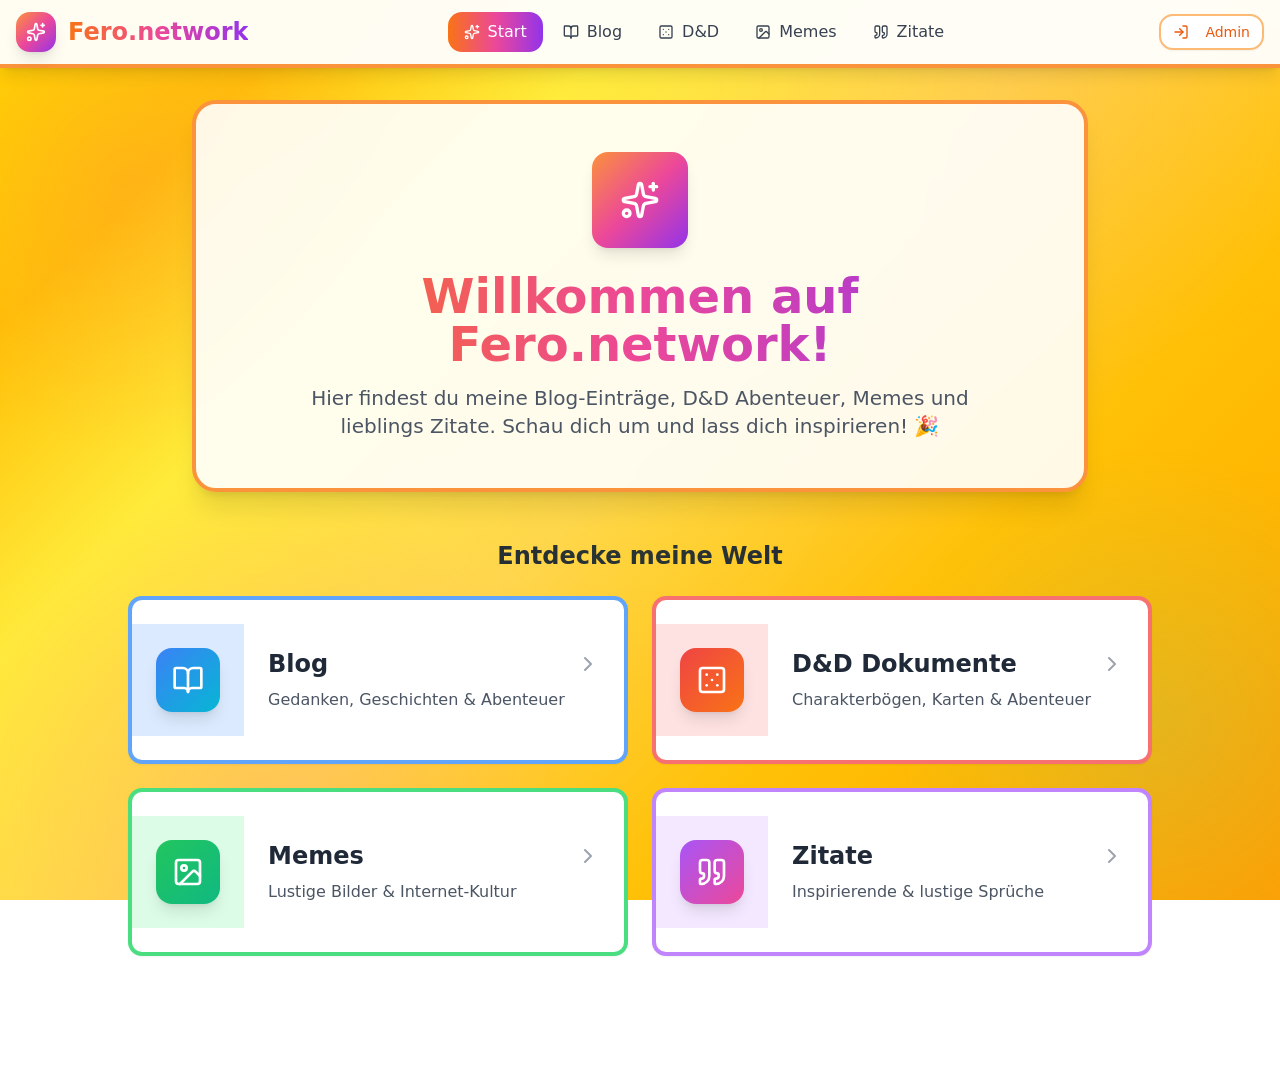
==== commit a3aa9bb1: "Add files via upload" ====
--- a/index.html
+++ b/index.html
@@ -1,11 +1,25 @@
 <!doctype html>
-<html lang="en">
+<html lang="de">
   <head>
     <meta charset="UTF-8" />
     <meta name="viewport" content="width=device-width, initial-scale=1.0" />
-    <title>Fero Network</title>
-    <script type="module" crossorigin src="./assets/index-Cc7K9-aU.js"></script>
-    <link rel="stylesheet" crossorigin href="./assets/index-Dunfuvsx.css">
+    <title>Fero.network</title>
+    
+    <!-- GitHub Pages SPA Redirect -->
+    <script type="text/javascript">
+      (function(l) {
+        if (l.search[1] === '/' ) {
+          var decoded = l.search.slice(1).split('&').map(function(s) { 
+            return s.replace(/~and~/g, '&')
+          }).join('?');
+          window.history.replaceState(null, null,
+              l.pathname.slice(0, -1) + decoded + l.hash
+          );
+        }
+      }(window.location))
+    </script>
+    <script type="module" crossorigin src="./assets/index-B2eQuZuT.js"></script>
+    <link rel="stylesheet" crossorigin href="./assets/index-BYDHaV5b.css">
   </head>
   <body>
     <div id="root"></div>
--- a/assets/index-BYDHaV5b.css
+++ b/assets/index-BYDHaV5b.css
@@ -0,0 +1 @@
+*,:before,:after{--tw-border-spacing-x: 0;--tw-border-spacing-y: 0;--tw-translate-x: 0;--tw-translate-y: 0;--tw-rotate: 0;--tw-skew-x: 0;--tw-skew-y: 0;--tw-scale-x: 1;--tw-scale-y: 1;--tw-pan-x: ;--tw-pan-y: ;--tw-pinch-zoom: ;--tw-scroll-snap-strictness: proximity;--tw-gradient-from-position: ;--tw-gradient-via-position: ;--tw-gradient-to-position: ;--tw-ordinal: ;--tw-slashed-zero: ;--tw-numeric-figure: ;--tw-numeric-spacing: ;--tw-numeric-fraction: ;--tw-ring-inset: ;--tw-ring-offset-width: 0px;--tw-ring-offset-color: #fff;--tw-ring-color: rgb(59 130 246 / .5);--tw-ring-offset-shadow: 0 0 #0000;--tw-ring-shadow: 0 0 #0000;--tw-shadow: 0 0 #0000;--tw-shadow-colored: 0 0 #0000;--tw-blur: ;--tw-brightness: ;--tw-contrast: ;--tw-grayscale: ;--tw-hue-rotate: ;--tw-invert: ;--tw-saturate: ;--tw-sepia: ;--tw-drop-shadow: ;--tw-backdrop-blur: ;--tw-backdrop-brightness: ;--tw-backdrop-contrast: ;--tw-backdrop-grayscale: ;--tw-backdrop-hue-rotate: ;--tw-backdrop-invert: ;--tw-backdrop-opacity: ;--tw-backdrop-saturate: ;--tw-backdrop-sepia: ;--tw-contain-size: ;--tw-contain-layout: ;--tw-contain-paint: ;--tw-contain-style: }::backdrop{--tw-border-spacing-x: 0;--tw-border-spacing-y: 0;--tw-translate-x: 0;--tw-translate-y: 0;--tw-rotate: 0;--tw-skew-x: 0;--tw-skew-y: 0;--tw-scale-x: 1;--tw-scale-y: 1;--tw-pan-x: ;--tw-pan-y: ;--tw-pinch-zoom: ;--tw-scroll-snap-strictness: proximity;--tw-gradient-from-position: ;--tw-gradient-via-position: ;--tw-gradient-to-position: ;--tw-ordinal: ;--tw-slashed-zero: ;--tw-numeric-figure: ;--tw-numeric-spacing: ;--tw-numeric-fraction: ;--tw-ring-inset: ;--tw-ring-offset-width: 0px;--tw-ring-offset-color: #fff;--tw-ring-color: rgb(59 130 246 / .5);--tw-ring-offset-shadow: 0 0 #0000;--tw-ring-shadow: 0 0 #0000;--tw-shadow: 0 0 #0000;--tw-shadow-colored: 0 0 #0000;--tw-blur: ;--tw-brightness: ;--tw-contrast: ;--tw-grayscale: ;--tw-hue-rotate: ;--tw-invert: ;--tw-saturate: ;--tw-sepia: ;--tw-drop-shadow: ;--tw-backdrop-blur: ;--tw-backdrop-brightness: ;--tw-backdrop-contrast: ;--tw-backdrop-grayscale: ;--tw-backdrop-hue-rotate: ;--tw-backdrop-invert: ;--tw-backdrop-opacity: ;--tw-backdrop-saturate: ;--tw-backdrop-sepia: ;--tw-contain-size: ;--tw-contain-layout: ;--tw-contain-paint: ;--tw-contain-style: }*,:before,:after{box-sizing:border-box;border-width:0;border-style:solid;border-color:#e5e7eb}:before,:after{--tw-content: ""}html,:host{line-height:1.5;-webkit-text-size-adjust:100%;-moz-tab-size:4;-o-tab-size:4;tab-size:4;font-family:ui-sans-serif,system-ui,sans-serif,"Apple Color Emoji","Segoe UI Emoji",Segoe UI Symbol,"Noto Color Emoji";font-feature-settings:normal;font-variation-settings:normal;-webkit-tap-highlight-color:transparent}body{margin:0;line-height:inherit}hr{height:0;color:inherit;border-top-width:1px}abbr:where([title]){-webkit-text-decoration:underline dotted;text-decoration:underline dotted}h1,h2,h3,h4,h5,h6{font-size:inherit;font-weight:inherit}a{color:inherit;text-decoration:inherit}b,strong{font-weight:bolder}code,kbd,samp,pre{font-family:ui-monospace,SFMono-Regular,Menlo,Monaco,Consolas,Liberation Mono,Courier New,monospace;font-feature-settings:normal;font-variation-settings:normal;font-size:1em}small{font-size:80%}sub,sup{font-size:75%;line-height:0;position:relative;vertical-align:baseline}sub{bottom:-.25em}sup{top:-.5em}table{text-indent:0;border-color:inherit;border-collapse:collapse}button,input,optgroup,select,textarea{font-family:inherit;font-feature-settings:inherit;font-variation-settings:inherit;font-size:100%;font-weight:inherit;line-height:inherit;letter-spacing:inherit;color:inherit;margin:0;padding:0}button,select{text-transform:none}button,input:where([type=button]),input:where([type=reset]),input:where([type=submit]){-webkit-appearance:button;background-color:transparent;background-image:none}:-moz-focusring{outline:auto}:-moz-ui-invalid{box-shadow:none}progress{vertical-align:baseline}::-webkit-inner-spin-button,::-webkit-outer-spin-button{height:auto}[type=search]{-webkit-appearance:textfield;outline-offset:-2px}::-webkit-search-decoration{-webkit-appearance:none}::-webkit-file-upload-button{-webkit-appearance:button;font:inherit}summary{display:list-item}blockquote,dl,dd,h1,h2,h3,h4,h5,h6,hr,figure,p,pre{margin:0}fieldset{margin:0;padding:0}legend{padding:0}ol,ul,menu{list-style:none;margin:0;padding:0}dialog{padding:0}textarea{resize:vertical}input::-moz-placeholder,textarea::-moz-placeholder{opacity:1;color:#9ca3af}input::placeholder,textarea::placeholder{opacity:1;color:#9ca3af}button,[role=button]{cursor:pointer}:disabled{cursor:default}img,svg,video,canvas,audio,iframe,embed,object{display:block;vertical-align:middle}img,video{max-width:100%;height:auto}[hidden]:where(:not([hidden=until-found])){display:none}:root{--background: 0 0% 100%;--foreground: 240 10% 3.9%;--card: 0 0% 100%;--card-foreground: 240 10% 3.9%;--popover: 0 0% 100%;--popover-foreground: 240 10% 3.9%;--primary: 240 5.9% 10%;--primary-foreground: 0 0% 98%;--secondary: 240 4.8% 95.9%;--secondary-foreground: 240 5.9% 10%;--muted: 240 4.8% 95.9%;--muted-foreground: 240 3.8% 46.1%;--accent: 240 4.8% 95.9%;--accent-foreground: 240 5.9% 10%;--destructive: 0 84.2% 60.2%;--destructive-foreground: 0 0% 98%;--border: 240 5.9% 90%;--input: 240 5.9% 90%;--ring: 240 5.9% 10%;--radius: .625rem;--sidebar-background: 0 0% 98%;--sidebar-foreground: 240 5.3% 26.1%;--sidebar-primary: 240 5.9% 10%;--sidebar-primary-foreground: 0 0% 98%;--sidebar-accent: 240 4.8% 95.9%;--sidebar-accent-foreground: 240 5.9% 10%;--sidebar-border: 220 13% 91%;--sidebar-ring: 217.2 91.2% 59.8%}.dark{--background: 240 10% 3.9%;--foreground: 0 0% 98%;--card: 240 10% 3.9%;--card-foreground: 0 0% 98%;--popover: 240 10% 3.9%;--popover-foreground: 0 0% 98%;--primary: 0 0% 98%;--primary-foreground: 240 5.9% 10%;--secondary: 240 3.7% 15.9%;--secondary-foreground: 0 0% 98%;--muted: 240 3.7% 15.9%;--muted-foreground: 240 5% 64.9%;--accent: 240 3.7% 15.9%;--accent-foreground: 0 0% 98%;--destructive: 0 62.8% 30.6%;--destructive-foreground: 0 0% 98%;--border: 240 3.7% 15.9%;--input: 240 3.7% 15.9%;--ring: 240 4.9% 83.9%;--sidebar-background: 240 5.9% 10%;--sidebar-foreground: 240 4.8% 95.9%;--sidebar-primary: 224.3 76.3% 48%;--sidebar-primary-foreground: 0 0% 100%;--sidebar-accent: 240 3.7% 15.9%;--sidebar-accent-foreground: 240 4.8% 95.9%;--sidebar-border: 240 3.7% 15.9%;--sidebar-ring: 217.2 91.2% 59.8%}*{border-color:hsl(var(--border))}body{background-color:hsl(var(--background));color:hsl(var(--foreground))}.sr-only{position:absolute;width:1px;height:1px;padding:0;margin:-1px;overflow:hidden;clip:rect(0,0,0,0);white-space:nowrap;border-width:0}.pointer-events-none{pointer-events:none}.visible{visibility:visible}.invisible{visibility:hidden}.fixed{position:fixed}.absolute{position:absolute}.relative{position:relative}.sticky{position:sticky}.inset-0{inset:0}.inset-x-0{left:0;right:0}.inset-y-0{top:0;bottom:0}.-bottom-12{bottom:-3rem}.-left-12{left:-3rem}.-right-12{right:-3rem}.-top-12{top:-3rem}.bottom-0{bottom:0}.left-0{left:0}.left-1\/2{left:50%}.left-2{left:.5rem}.left-\[50\%\]{left:50%}.right-0{right:0}.right-1{right:.25rem}.right-2{right:.5rem}.right-3{right:.75rem}.right-4{right:1rem}.top-0{top:0}.top-1\.5{top:.375rem}.top-1\/2{top:50%}.top-3\.5{top:.875rem}.top-4{top:1rem}.top-\[1px\]{top:1px}.top-\[50\%\]{top:50%}.top-\[60\%\]{top:60%}.top-full{top:100%}.isolate{isolation:isolate}.z-10{z-index:10}.z-20{z-index:20}.z-50{z-index:50}.z-\[1\]{z-index:1}.order-first{order:-9999}.order-last{order:9999}.col-start-2{grid-column-start:2}.row-span-2{grid-row:span 2 / span 2}.row-start-1{grid-row-start:1}.\!m-0{margin:0!important}.-mx-1{margin-left:-.25rem;margin-right:-.25rem}.-my-2{margin-top:-.5rem;margin-bottom:-.5rem}.mx-2{margin-left:.5rem;margin-right:.5rem}.mx-3\.5{margin-left:.875rem;margin-right:.875rem}.mx-auto{margin-left:auto;margin-right:auto}.my-0{margin-top:0;margin-bottom:0}.my-0\.5{margin-top:.125rem;margin-bottom:.125rem}.my-1{margin-top:.25rem;margin-bottom:.25rem}.-ml-4{margin-left:-1rem}.-mt-4{margin-top:-1rem}.mb-12{margin-bottom:3rem}.mb-2{margin-bottom:.5rem}.mb-3{margin-bottom:.75rem}.mb-4{margin-bottom:1rem}.mb-6{margin-bottom:1.5rem}.mb-8{margin-bottom:2rem}.ml-1{margin-left:.25rem}.ml-4{margin-left:1rem}.ml-auto{margin-left:auto}.mr-1{margin-right:.25rem}.mr-2{margin-right:.5rem}.mt-1{margin-top:.25rem}.mt-1\.5{margin-top:.375rem}.mt-2{margin-top:.5rem}.mt-3{margin-top:.75rem}.mt-4{margin-top:1rem}.mt-auto{margin-top:auto}.line-clamp-1{overflow:hidden;display:-webkit-box;-webkit-box-orient:vertical;-webkit-line-clamp:1}.line-clamp-2{overflow:hidden;display:-webkit-box;-webkit-box-orient:vertical;-webkit-line-clamp:2}.block{display:block}.flex{display:flex}.inline-flex{display:inline-flex}.table{display:table}.table-caption{display:table-caption}.table-cell{display:table-cell}.table-row{display:table-row}.grid{display:grid}.hidden{display:none}.aspect-square{aspect-ratio:1 / 1}.aspect-video{aspect-ratio:16 / 9}.size-10{width:2.5rem;height:2.5rem}.size-2{width:.5rem;height:.5rem}.size-2\.5{width:.625rem;height:.625rem}.size-3{width:.75rem;height:.75rem}.size-3\.5{width:.875rem;height:.875rem}.size-4{width:1rem;height:1rem}.size-6{width:1.5rem;height:1.5rem}.size-7{width:1.75rem;height:1.75rem}.size-8{width:2rem;height:2rem}.size-9{width:2.25rem;height:2.25rem}.size-auto{width:auto;height:auto}.size-full{width:100%;height:100%}.h-1\.5{height:.375rem}.h-10{height:2.5rem}.h-12{height:3rem}.h-14{height:3.5rem}.h-16{height:4rem}.h-2{height:.5rem}.h-2\.5{height:.625rem}.h-20{height:5rem}.h-4{height:1rem}.h-5{height:1.25rem}.h-6{height:1.5rem}.h-7{height:1.75rem}.h-8{height:2rem}.h-9{height:2.25rem}.h-\[1\.15rem\]{height:1.15rem}.h-\[calc\(100\%-1px\)\]{height:calc(100% - 1px)}.h-\[var\(--radix-navigation-menu-viewport-height\)\]{height:var(--radix-navigation-menu-viewport-height)}.h-\[var\(--radix-select-trigger-height\)\]{height:var(--radix-select-trigger-height)}.h-auto{height:auto}.h-full{height:100%}.h-px{height:1px}.h-svh{height:100svh}.max-h-\[300px\]{max-height:300px}.max-h-\[90vh\]{max-height:90vh}.min-h-0{min-height:0px}.min-h-16{min-height:4rem}.min-h-4{min-height:1rem}.min-h-\[100px\]{min-height:100px}.min-h-\[120px\]{min-height:120px}.min-h-\[200px\]{min-height:200px}.min-h-screen{min-height:100vh}.min-h-svh{min-height:100svh}.w-0{width:0px}.w-1{width:.25rem}.w-10{width:2.5rem}.w-12{width:3rem}.w-14{width:3.5rem}.w-16{width:4rem}.w-2{width:.5rem}.w-2\.5{width:.625rem}.w-20{width:5rem}.w-3{width:.75rem}.w-3\/4{width:75%}.w-4{width:1rem}.w-5{width:1.25rem}.w-64{width:16rem}.w-72{width:18rem}.w-8{width:2rem}.w-9{width:2.25rem}.w-\[100px\]{width:100px}.w-auto{width:auto}.w-fit{width:-moz-fit-content;width:fit-content}.w-full{width:100%}.w-max{width:-moz-max-content;width:max-content}.w-px{width:1px}.min-w-0{min-width:0px}.min-w-10{min-width:2.5rem}.min-w-5{min-width:1.25rem}.min-w-8{min-width:2rem}.min-w-9{min-width:2.25rem}.min-w-\[12rem\]{min-width:12rem}.min-w-\[8rem\]{min-width:8rem}.min-w-\[var\(--radix-select-trigger-width\)\]{min-width:var(--radix-select-trigger-width)}.max-w-2xl{max-width:42rem}.max-w-3xl{max-width:48rem}.max-w-4xl{max-width:56rem}.max-w-5xl{max-width:64rem}.max-w-6xl{max-width:72rem}.max-w-7xl{max-width:80rem}.max-w-\[calc\(100\%-2rem\)\]{max-width:calc(100% - 2rem)}.max-w-lg{max-width:32rem}.max-w-max{max-width:-moz-max-content;max-width:max-content}.max-w-md{max-width:28rem}.max-w-sm{max-width:24rem}.flex-1{flex:1 1 0%}.flex-shrink-0,.shrink-0{flex-shrink:0}.grow{flex-grow:1}.grow-0{flex-grow:0}.basis-full{flex-basis:100%}.caption-bottom{caption-side:bottom}.border-collapse{border-collapse:collapse}.-translate-x-1\/2{--tw-translate-x: -50%;transform:translate(var(--tw-translate-x),var(--tw-translate-y)) rotate(var(--tw-rotate)) skew(var(--tw-skew-x)) skewY(var(--tw-skew-y)) scaleX(var(--tw-scale-x)) scaleY(var(--tw-scale-y))}.-translate-x-px{--tw-translate-x: -1px;transform:translate(var(--tw-translate-x),var(--tw-translate-y)) rotate(var(--tw-rotate)) skew(var(--tw-skew-x)) skewY(var(--tw-skew-y)) scaleX(var(--tw-scale-x)) scaleY(var(--tw-scale-y))}.-translate-y-1\/2{--tw-translate-y: -50%;transform:translate(var(--tw-translate-x),var(--tw-translate-y)) rotate(var(--tw-rotate)) skew(var(--tw-skew-x)) skewY(var(--tw-skew-y)) scaleX(var(--tw-scale-x)) scaleY(var(--tw-scale-y))}.translate-x-\[-50\%\]{--tw-translate-x: -50%;transform:translate(var(--tw-translate-x),var(--tw-translate-y)) rotate(var(--tw-rotate)) skew(var(--tw-skew-x)) skewY(var(--tw-skew-y)) scaleX(var(--tw-scale-x)) scaleY(var(--tw-scale-y))}.translate-x-px{--tw-translate-x: 1px;transform:translate(var(--tw-translate-x),var(--tw-translate-y)) rotate(var(--tw-rotate)) skew(var(--tw-skew-x)) skewY(var(--tw-skew-y)) scaleX(var(--tw-scale-x)) scaleY(var(--tw-scale-y))}.translate-y-0\.5{--tw-translate-y: .125rem;transform:translate(var(--tw-translate-x),var(--tw-translate-y)) rotate(var(--tw-rotate)) skew(var(--tw-skew-x)) skewY(var(--tw-skew-y)) scaleX(var(--tw-scale-x)) scaleY(var(--tw-scale-y))}.translate-y-\[-50\%\]{--tw-translate-y: -50%;transform:translate(var(--tw-translate-x),var(--tw-translate-y)) rotate(var(--tw-rotate)) skew(var(--tw-skew-x)) skewY(var(--tw-skew-y)) scaleX(var(--tw-scale-x)) scaleY(var(--tw-scale-y))}.translate-y-\[calc\(-50\%_-_2px\)\]{--tw-translate-y: calc(-50% - 2px) ;transform:translate(var(--tw-translate-x),var(--tw-translate-y)) rotate(var(--tw-rotate)) skew(var(--tw-skew-x)) skewY(var(--tw-skew-y)) scaleX(var(--tw-scale-x)) scaleY(var(--tw-scale-y))}.rotate-45{--tw-rotate: 45deg;transform:translate(var(--tw-translate-x),var(--tw-translate-y)) rotate(var(--tw-rotate)) skew(var(--tw-skew-x)) skewY(var(--tw-skew-y)) scaleX(var(--tw-scale-x)) scaleY(var(--tw-scale-y))}.rotate-90{--tw-rotate: 90deg;transform:translate(var(--tw-translate-x),var(--tw-translate-y)) rotate(var(--tw-rotate)) skew(var(--tw-skew-x)) skewY(var(--tw-skew-y)) scaleX(var(--tw-scale-x)) scaleY(var(--tw-scale-y))}.transform{transform:translate(var(--tw-translate-x),var(--tw-translate-y)) rotate(var(--tw-rotate)) skew(var(--tw-skew-x)) skewY(var(--tw-skew-y)) scaleX(var(--tw-scale-x)) scaleY(var(--tw-scale-y))}@keyframes caret-blink{0%,70%,to{opacity:1}20%,50%{opacity:0}}.animate-caret-blink{animation:caret-blink 1.25s ease-out infinite}@keyframes pulse{50%{opacity:.5}}.animate-pulse{animation:pulse 2s cubic-bezier(.4,0,.6,1) infinite}@keyframes spin{to{transform:rotate(360deg)}}.animate-spin{animation:spin 1s linear infinite}.cursor-default{cursor:default}.cursor-pointer{cursor:pointer}.cursor-text{cursor:text}.touch-none{touch-action:none}.select-none{-webkit-user-select:none;-moz-user-select:none;user-select:none}.resize-none{resize:none}.scroll-my-1{scroll-margin-top:.25rem;scroll-margin-bottom:.25rem}.scroll-py-1{scroll-padding-top:.25rem;scroll-padding-bottom:.25rem}.list-disc{list-style-type:disc}.list-none{list-style-type:none}.auto-rows-min{grid-auto-rows:min-content}.grid-cols-1{grid-template-columns:repeat(1,minmax(0,1fr))}.grid-cols-2{grid-template-columns:repeat(2,minmax(0,1fr))}.grid-cols-\[0_1fr\]{grid-template-columns:0 1fr}.grid-rows-\[auto_auto\]{grid-template-rows:auto auto}.flex-row{flex-direction:row}.flex-col{flex-direction:column}.flex-col-reverse{flex-direction:column-reverse}.flex-wrap{flex-wrap:wrap}.place-content-center{place-content:center}.items-start{align-items:flex-start}.items-end{align-items:flex-end}.items-center{align-items:center}.items-stretch{align-items:stretch}.justify-start{justify-content:flex-start}.justify-end{justify-content:flex-end}.justify-center{justify-content:center}.justify-between{justify-content:space-between}.justify-items-start{justify-items:start}.gap-0\.5{gap:.125rem}.gap-1{gap:.25rem}.gap-1\.5{gap:.375rem}.gap-2{gap:.5rem}.gap-2\.5{gap:.625rem}.gap-3{gap:.75rem}.gap-4{gap:1rem}.gap-6{gap:1.5rem}.gap-7{gap:1.75rem}.gap-\[--spacing\(var\(--gap\)\)\]{gap:var(--spacing(var(--gap)))}.gap-y-0\.5{row-gap:.125rem}.space-y-2>:not([hidden])~:not([hidden]){--tw-space-y-reverse: 0;margin-top:calc(.5rem * calc(1 - var(--tw-space-y-reverse)));margin-bottom:calc(.5rem * var(--tw-space-y-reverse))}.space-y-4>:not([hidden])~:not([hidden]){--tw-space-y-reverse: 0;margin-top:calc(1rem * calc(1 - var(--tw-space-y-reverse)));margin-bottom:calc(1rem * var(--tw-space-y-reverse))}.space-y-6>:not([hidden])~:not([hidden]){--tw-space-y-reverse: 0;margin-top:calc(1.5rem * calc(1 - var(--tw-space-y-reverse)));margin-bottom:calc(1.5rem * var(--tw-space-y-reverse))}.self-start{align-self:flex-start}.self-stretch{align-self:stretch}.justify-self-end{justify-self:end}.overflow-auto{overflow:auto}.overflow-hidden{overflow:hidden}.overflow-x-auto{overflow-x:auto}.overflow-y-auto{overflow-y:auto}.overflow-x-hidden{overflow-x:hidden}.truncate{overflow:hidden;text-overflow:ellipsis;white-space:nowrap}.whitespace-nowrap{white-space:nowrap}.whitespace-pre-wrap{white-space:pre-wrap}.text-balance{text-wrap:balance}.break-words{overflow-wrap:break-word}.rounded-2xl{border-radius:1rem}.rounded-3xl{border-radius:1.5rem}.rounded-\[2px\]{border-radius:2px}.rounded-\[4px\]{border-radius:4px}.rounded-\[calc\(var\(--radius\)-5px\)\]{border-radius:calc(var(--radius) - 5px)}.rounded-\[inherit\]{border-radius:inherit}.rounded-full{border-radius:9999px}.rounded-lg{border-radius:var(--radius)}.rounded-md{border-radius:calc(var(--radius) - 2px)}.rounded-none{border-radius:0}.rounded-sm{border-radius:calc(var(--radius) - 4px)}.rounded-xl{border-radius:calc(var(--radius) + 4px)}.rounded-xs{border-radius:calc(var(--radius) - 6px)}.rounded-l-md{border-top-left-radius:calc(var(--radius) - 2px);border-bottom-left-radius:calc(var(--radius) - 2px)}.rounded-r-md{border-top-right-radius:calc(var(--radius) - 2px);border-bottom-right-radius:calc(var(--radius) - 2px)}.rounded-tl-sm{border-top-left-radius:calc(var(--radius) - 4px)}.border{border-width:1px}.border-0{border-width:0px}.border-2{border-width:2px}.border-4{border-width:4px}.border-\[1\.5px\]{border-width:1.5px}.border-y{border-top-width:1px;border-bottom-width:1px}.border-b{border-bottom-width:1px}.border-b-4{border-bottom-width:4px}.border-l{border-left-width:1px}.border-r{border-right-width:1px}.border-t{border-top-width:1px}.border-t-4{border-top-width:4px}.border-dashed{border-style:dashed}.border-blue-200{--tw-border-opacity: 1;border-color:rgb(191 219 254 / var(--tw-border-opacity, 1))}.border-blue-300{--tw-border-opacity: 1;border-color:rgb(147 197 253 / var(--tw-border-opacity, 1))}.border-blue-400{--tw-border-opacity: 1;border-color:rgb(96 165 250 / var(--tw-border-opacity, 1))}.border-border{border-color:hsl(var(--border))}.border-border\/50{border-color:hsl(var(--border) / .5)}.border-gray-200{--tw-border-opacity: 1;border-color:rgb(229 231 235 / var(--tw-border-opacity, 1))}.border-gray-300{--tw-border-opacity: 1;border-color:rgb(209 213 219 / var(--tw-border-opacity, 1))}.border-green-200{--tw-border-opacity: 1;border-color:rgb(187 247 208 / var(--tw-border-opacity, 1))}.border-green-300{--tw-border-opacity: 1;border-color:rgb(134 239 172 / var(--tw-border-opacity, 1))}.border-green-400{--tw-border-opacity: 1;border-color:rgb(74 222 128 / var(--tw-border-opacity, 1))}.border-input{border-color:hsl(var(--input))}.border-orange-200{--tw-border-opacity: 1;border-color:rgb(254 215 170 / var(--tw-border-opacity, 1))}.border-orange-300{--tw-border-opacity: 1;border-color:rgb(253 186 116 / var(--tw-border-opacity, 1))}.border-orange-400{--tw-border-opacity: 1;border-color:rgb(251 146 60 / var(--tw-border-opacity, 1))}.border-pink-200{--tw-border-opacity: 1;border-color:rgb(251 207 232 / var(--tw-border-opacity, 1))}.border-primary{border-color:hsl(var(--primary))}.border-purple-100{--tw-border-opacity: 1;border-color:rgb(243 232 255 / var(--tw-border-opacity, 1))}.border-purple-200{--tw-border-opacity: 1;border-color:rgb(233 213 255 / var(--tw-border-opacity, 1))}.border-purple-300{--tw-border-opacity: 1;border-color:rgb(216 180 254 / var(--tw-border-opacity, 1))}.border-purple-400{--tw-border-opacity: 1;border-color:rgb(192 132 252 / var(--tw-border-opacity, 1))}.border-purple-500{--tw-border-opacity: 1;border-color:rgb(168 85 247 / var(--tw-border-opacity, 1))}.border-red-200{--tw-border-opacity: 1;border-color:rgb(254 202 202 / var(--tw-border-opacity, 1))}.border-red-300{--tw-border-opacity: 1;border-color:rgb(252 165 165 / var(--tw-border-opacity, 1))}.border-red-400{--tw-border-opacity: 1;border-color:rgb(248 113 113 / var(--tw-border-opacity, 1))}.border-red-500{--tw-border-opacity: 1;border-color:rgb(239 68 68 / var(--tw-border-opacity, 1))}.border-sidebar-border{border-color:hsl(var(--sidebar-border))}.border-transparent{border-color:transparent}.border-l-transparent{border-left-color:transparent}.border-t-transparent{border-top-color:transparent}.bg-accent{background-color:hsl(var(--accent))}.bg-amber-500{--tw-bg-opacity: 1;background-color:rgb(245 158 11 / var(--tw-bg-opacity, 1))}.bg-background{background-color:hsl(var(--background))}.bg-black\/50{background-color:#00000080}.bg-blue-100{--tw-bg-opacity: 1;background-color:rgb(219 234 254 / var(--tw-bg-opacity, 1))}.bg-blue-500{--tw-bg-opacity: 1;background-color:rgb(59 130 246 / var(--tw-bg-opacity, 1))}.bg-border{background-color:hsl(var(--border))}.bg-card{background-color:hsl(var(--card))}.bg-destructive{--tw-bg-opacity: 1;background-color:hsl(var(--destructive) / var(--tw-bg-opacity, 1))}.bg-foreground{background-color:hsl(var(--foreground))}.bg-gray-100{--tw-bg-opacity: 1;background-color:rgb(243 244 246 / var(--tw-bg-opacity, 1))}.bg-gray-500{--tw-bg-opacity: 1;background-color:rgb(107 114 128 / var(--tw-bg-opacity, 1))}.bg-green-100{--tw-bg-opacity: 1;background-color:rgb(220 252 231 / var(--tw-bg-opacity, 1))}.bg-green-500{--tw-bg-opacity: 1;background-color:rgb(34 197 94 / var(--tw-bg-opacity, 1))}.bg-input{background-color:hsl(var(--input))}.bg-muted{background-color:hsl(var(--muted))}.bg-muted\/50{background-color:hsl(var(--muted) / .5)}.bg-popover{background-color:hsl(var(--popover))}.bg-primary{background-color:hsl(var(--primary))}.bg-primary\/20{background-color:hsl(var(--primary) / .2)}.bg-purple-100{--tw-bg-opacity: 1;background-color:rgb(243 232 255 / var(--tw-bg-opacity, 1))}.bg-purple-50{--tw-bg-opacity: 1;background-color:rgb(250 245 255 / var(--tw-bg-opacity, 1))}.bg-purple-500{--tw-bg-opacity: 1;background-color:rgb(168 85 247 / var(--tw-bg-opacity, 1))}.bg-red-100{--tw-bg-opacity: 1;background-color:rgb(254 226 226 / var(--tw-bg-opacity, 1))}.bg-red-50{--tw-bg-opacity: 1;background-color:rgb(254 242 242 / var(--tw-bg-opacity, 1))}.bg-red-500{--tw-bg-opacity: 1;background-color:rgb(239 68 68 / var(--tw-bg-opacity, 1))}.bg-secondary{background-color:hsl(var(--secondary))}.bg-sidebar{background-color:hsl(var(--sidebar-background))}.bg-sidebar-border{background-color:hsl(var(--sidebar-border))}.bg-transparent{background-color:transparent}.bg-white{--tw-bg-opacity: 1;background-color:rgb(255 255 255 / var(--tw-bg-opacity, 1))}.bg-white\/90{background-color:#ffffffe6}.bg-white\/95{background-color:#fffffff2}.bg-yellow-500{--tw-bg-opacity: 1;background-color:rgb(234 179 8 / var(--tw-bg-opacity, 1))}.bg-gradient-to-br{background-image:linear-gradient(to bottom right,var(--tw-gradient-stops))}.bg-gradient-to-r{background-image:linear-gradient(to right,var(--tw-gradient-stops))}.from-blue-500{--tw-gradient-from: #3b82f6 var(--tw-gradient-from-position);--tw-gradient-to: rgb(59 130 246 / 0) var(--tw-gradient-to-position);--tw-gradient-stops: var(--tw-gradient-from), var(--tw-gradient-to)}.from-green-100{--tw-gradient-from: #dcfce7 var(--tw-gradient-from-position);--tw-gradient-to: rgb(220 252 231 / 0) var(--tw-gradient-to-position);--tw-gradient-stops: var(--tw-gradient-from), var(--tw-gradient-to)}.from-green-500{--tw-gradient-from: #22c55e var(--tw-gradient-from-position);--tw-gradient-to: rgb(34 197 94 / 0) var(--tw-gradient-to-position);--tw-gradient-stops: var(--tw-gradient-from), var(--tw-gradient-to)}.from-orange-400{--tw-gradient-from: #fb923c var(--tw-gradient-from-position);--tw-gradient-to: rgb(251 146 60 / 0) var(--tw-gradient-to-position);--tw-gradient-stops: var(--tw-gradient-from), var(--tw-gradient-to)}.from-orange-500{--tw-gradient-from: #f97316 var(--tw-gradient-from-position);--tw-gradient-to: rgb(249 115 22 / 0) var(--tw-gradient-to-position);--tw-gradient-stops: var(--tw-gradient-from), var(--tw-gradient-to)}.from-purple-500{--tw-gradient-from: #a855f7 var(--tw-gradient-from-position);--tw-gradient-to: rgb(168 85 247 / 0) var(--tw-gradient-to-position);--tw-gradient-stops: var(--tw-gradient-from), var(--tw-gradient-to)}.from-red-500{--tw-gradient-from: #ef4444 var(--tw-gradient-from-position);--tw-gradient-to: rgb(239 68 68 / 0) var(--tw-gradient-to-position);--tw-gradient-stops: var(--tw-gradient-from), var(--tw-gradient-to)}.via-pink-500{--tw-gradient-to: rgb(236 72 153 / 0) var(--tw-gradient-to-position);--tw-gradient-stops: var(--tw-gradient-from), #ec4899 var(--tw-gradient-via-position), var(--tw-gradient-to)}.to-cyan-500{--tw-gradient-to: #06b6d4 var(--tw-gradient-to-position)}.to-emerald-100{--tw-gradient-to: #d1fae5 var(--tw-gradient-to-position)}.to-emerald-500{--tw-gradient-to: #10b981 var(--tw-gradient-to-position)}.to-orange-500{--tw-gradient-to: #f97316 var(--tw-gradient-to-position)}.to-pink-500{--tw-gradient-to: #ec4899 var(--tw-gradient-to-position)}.to-purple-600{--tw-gradient-to: #9333ea var(--tw-gradient-to-position)}.bg-clip-text{-webkit-background-clip:text;background-clip:text}.fill-current{fill:currentColor}.fill-foreground{fill:hsl(var(--foreground))}.fill-primary{fill:hsl(var(--primary))}.object-cover{-o-object-fit:cover;object-fit:cover}.p-0{padding:0}.p-1{padding:.25rem}.p-12{padding:3rem}.p-2{padding:.5rem}.p-3{padding:.75rem}.p-4{padding:1rem}.p-6{padding:1.5rem}.p-8{padding:2rem}.p-\[3px\]{padding:3px}.p-px{padding:1px}.px-1{padding-left:.25rem;padding-right:.25rem}.px-1\.5{padding-left:.375rem;padding-right:.375rem}.px-2{padding-left:.5rem;padding-right:.5rem}.px-2\.5{padding-left:.625rem;padding-right:.625rem}.px-3{padding-left:.75rem;padding-right:.75rem}.px-4{padding-left:1rem;padding-right:1rem}.px-6{padding-left:1.5rem;padding-right:1.5rem}.py-0\.5{padding-top:.125rem;padding-bottom:.125rem}.py-1{padding-top:.25rem;padding-bottom:.25rem}.py-1\.5{padding-top:.375rem;padding-bottom:.375rem}.py-2{padding-top:.5rem;padding-bottom:.5rem}.py-3{padding-top:.75rem;padding-bottom:.75rem}.py-4{padding-top:1rem;padding-bottom:1rem}.py-5{padding-top:1.25rem;padding-bottom:1.25rem}.py-6{padding-top:1.5rem;padding-bottom:1.5rem}.py-8{padding-top:2rem;padding-bottom:2rem}.pb-3{padding-bottom:.75rem}.pb-4{padding-bottom:1rem}.pl-2{padding-left:.5rem}.pl-3{padding-left:.75rem}.pl-4{padding-left:1rem}.pl-8{padding-left:2rem}.pr-1{padding-right:.25rem}.pr-2{padding-right:.5rem}.pr-2\.5{padding-right:.625rem}.pr-3{padding-right:.75rem}.pr-8{padding-right:2rem}.pt-0{padding-top:0}.pt-3{padding-top:.75rem}.pt-4{padding-top:1rem}.text-left{text-align:left}.text-center{text-align:center}.align-middle{vertical-align:middle}.font-mono{font-family:ui-monospace,SFMono-Regular,Menlo,Monaco,Consolas,Liberation Mono,Courier New,monospace}.font-sans{font-family:ui-sans-serif,system-ui,sans-serif,"Apple Color Emoji","Segoe UI Emoji",Segoe UI Symbol,"Noto Color Emoji"}.text-2xl{font-size:1.5rem;line-height:2rem}.text-3xl{font-size:1.875rem;line-height:2.25rem}.text-\[0\.8rem\]{font-size:.8rem}.text-base{font-size:1rem;line-height:1.5rem}.text-lg{font-size:1.125rem;line-height:1.75rem}.text-sm{font-size:.875rem;line-height:1.25rem}.text-sm\/relaxed{font-size:.875rem;line-height:1.625}.text-xl{font-size:1.25rem;line-height:1.75rem}.text-xs{font-size:.75rem;line-height:1rem}.font-bold{font-weight:700}.font-medium{font-weight:500}.font-normal{font-weight:400}.font-semibold{font-weight:600}.tabular-nums{--tw-numeric-spacing: tabular-nums;font-variant-numeric:var(--tw-ordinal) var(--tw-slashed-zero) var(--tw-numeric-figure) var(--tw-numeric-spacing) var(--tw-numeric-fraction)}.leading-none{line-height:1}.leading-normal{line-height:1.5}.leading-relaxed{line-height:1.625}.leading-snug{line-height:1.375}.tracking-tight{letter-spacing:-.025em}.tracking-widest{letter-spacing:.1em}.text-accent-foreground{color:hsl(var(--accent-foreground))}.text-background{color:hsl(var(--background))}.text-blue-300{--tw-text-opacity: 1;color:rgb(147 197 253 / var(--tw-text-opacity, 1))}.text-blue-600{--tw-text-opacity: 1;color:rgb(37 99 235 / var(--tw-text-opacity, 1))}.text-blue-700{--tw-text-opacity: 1;color:rgb(29 78 216 / var(--tw-text-opacity, 1))}.text-card-foreground{color:hsl(var(--card-foreground))}.text-current{color:currentColor}.text-destructive{--tw-text-opacity: 1;color:hsl(var(--destructive) / var(--tw-text-opacity, 1))}.text-foreground{color:hsl(var(--foreground))}.text-gray-400{--tw-text-opacity: 1;color:rgb(156 163 175 / var(--tw-text-opacity, 1))}.text-gray-500{--tw-text-opacity: 1;color:rgb(107 114 128 / var(--tw-text-opacity, 1))}.text-gray-600{--tw-text-opacity: 1;color:rgb(75 85 99 / var(--tw-text-opacity, 1))}.text-gray-700{--tw-text-opacity: 1;color:rgb(55 65 81 / var(--tw-text-opacity, 1))}.text-gray-800{--tw-text-opacity: 1;color:rgb(31 41 55 / var(--tw-text-opacity, 1))}.text-green-300{--tw-text-opacity: 1;color:rgb(134 239 172 / var(--tw-text-opacity, 1))}.text-green-500{--tw-text-opacity: 1;color:rgb(34 197 94 / var(--tw-text-opacity, 1))}.text-green-600{--tw-text-opacity: 1;color:rgb(22 163 74 / var(--tw-text-opacity, 1))}.text-muted-foreground{color:hsl(var(--muted-foreground))}.text-orange-500{--tw-text-opacity: 1;color:rgb(249 115 22 / var(--tw-text-opacity, 1))}.text-orange-600{--tw-text-opacity: 1;color:rgb(234 88 12 / var(--tw-text-opacity, 1))}.text-pink-500{--tw-text-opacity: 1;color:rgb(236 72 153 / var(--tw-text-opacity, 1))}.text-pink-600{--tw-text-opacity: 1;color:rgb(219 39 119 / var(--tw-text-opacity, 1))}.text-popover-foreground{color:hsl(var(--popover-foreground))}.text-primary{color:hsl(var(--primary))}.text-primary-foreground{color:hsl(var(--primary-foreground))}.text-purple-300{--tw-text-opacity: 1;color:rgb(216 180 254 / var(--tw-text-opacity, 1))}.text-purple-500{--tw-text-opacity: 1;color:rgb(168 85 247 / var(--tw-text-opacity, 1))}.text-purple-600{--tw-text-opacity: 1;color:rgb(147 51 234 / var(--tw-text-opacity, 1))}.text-purple-700{--tw-text-opacity: 1;color:rgb(126 34 206 / var(--tw-text-opacity, 1))}.text-red-300{--tw-text-opacity: 1;color:rgb(252 165 165 / var(--tw-text-opacity, 1))}.text-red-500{--tw-text-opacity: 1;color:rgb(239 68 68 / var(--tw-text-opacity, 1))}.text-red-600{--tw-text-opacity: 1;color:rgb(220 38 38 / var(--tw-text-opacity, 1))}.text-secondary-foreground{color:hsl(var(--secondary-foreground))}.text-sidebar-foreground{color:hsl(var(--sidebar-foreground))}.text-sidebar-foreground\/70{color:hsl(var(--sidebar-foreground) / .7)}.text-transparent{color:transparent}.text-white{--tw-text-opacity: 1;color:rgb(255 255 255 / var(--tw-text-opacity, 1))}.underline-offset-4{text-underline-offset:4px}.opacity-0{opacity:0}.opacity-50{opacity:.5}.opacity-70{opacity:.7}.shadow{--tw-shadow: 0 1px 3px 0 rgb(0 0 0 / .1), 0 1px 2px -1px rgb(0 0 0 / .1);--tw-shadow-colored: 0 1px 3px 0 var(--tw-shadow-color), 0 1px 2px -1px var(--tw-shadow-color);box-shadow:var(--tw-ring-offset-shadow, 0 0 #0000),var(--tw-ring-shadow, 0 0 #0000),var(--tw-shadow)}.shadow-\[0_0_0_1px_hsl\(var\(--sidebar-border\)\)\]{--tw-shadow: 0 0 0 1px hsl(var(--sidebar-border));--tw-shadow-colored: 0 0 0 1px var(--tw-shadow-color);box-shadow:var(--tw-ring-offset-shadow, 0 0 #0000),var(--tw-ring-shadow, 0 0 #0000),var(--tw-shadow)}.shadow-lg{--tw-shadow: 0 10px 15px -3px rgb(0 0 0 / .1), 0 4px 6px -4px rgb(0 0 0 / .1);--tw-shadow-colored: 0 10px 15px -3px var(--tw-shadow-color), 0 4px 6px -4px var(--tw-shadow-color);box-shadow:var(--tw-ring-offset-shadow, 0 0 #0000),var(--tw-ring-shadow, 0 0 #0000),var(--tw-shadow)}.shadow-md{--tw-shadow: 0 4px 6px -1px rgb(0 0 0 / .1), 0 2px 4px -2px rgb(0 0 0 / .1);--tw-shadow-colored: 0 4px 6px -1px var(--tw-shadow-color), 0 2px 4px -2px var(--tw-shadow-color);box-shadow:var(--tw-ring-offset-shadow, 0 0 #0000),var(--tw-ring-shadow, 0 0 #0000),var(--tw-shadow)}.shadow-none{--tw-shadow: 0 0 #0000;--tw-shadow-colored: 0 0 #0000;box-shadow:var(--tw-ring-offset-shadow, 0 0 #0000),var(--tw-ring-shadow, 0 0 #0000),var(--tw-shadow)}.shadow-sm{--tw-shadow: 0 1px 2px 0 rgb(0 0 0 / .05);--tw-shadow-colored: 0 1px 2px 0 var(--tw-shadow-color);box-shadow:var(--tw-ring-offset-shadow, 0 0 #0000),var(--tw-ring-shadow, 0 0 #0000),var(--tw-shadow)}.shadow-xl{--tw-shadow: 0 20px 25px -5px rgb(0 0 0 / .1), 0 8px 10px -6px rgb(0 0 0 / .1);--tw-shadow-colored: 0 20px 25px -5px var(--tw-shadow-color), 0 8px 10px -6px var(--tw-shadow-color);box-shadow:var(--tw-ring-offset-shadow, 0 0 #0000),var(--tw-ring-shadow, 0 0 #0000),var(--tw-shadow)}.shadow-xs{--tw-shadow: 0 1px 2px 0 rgb(0 0 0 / .05);--tw-shadow-colored: 0 1px 2px 0 var(--tw-shadow-color);box-shadow:var(--tw-ring-offset-shadow, 0 0 #0000),var(--tw-ring-shadow, 0 0 #0000),var(--tw-shadow)}.outline-none{outline:2px solid transparent;outline-offset:2px}.outline{outline-style:solid}.ring-0{--tw-ring-offset-shadow: var(--tw-ring-inset) 0 0 0 var(--tw-ring-offset-width) var(--tw-ring-offset-color);--tw-ring-shadow: var(--tw-ring-inset) 0 0 0 calc(0px + var(--tw-ring-offset-width)) var(--tw-ring-color);box-shadow:var(--tw-ring-offset-shadow),var(--tw-ring-shadow),var(--tw-shadow, 0 0 #0000)}.ring-ring\/50{--tw-ring-color: hsl(var(--ring) / .5)}.ring-sidebar-ring{--tw-ring-color: hsl(var(--sidebar-ring))}.ring-offset-background{--tw-ring-offset-color: hsl(var(--background))}.filter{filter:var(--tw-blur) var(--tw-brightness) var(--tw-contrast) var(--tw-grayscale) var(--tw-hue-rotate) var(--tw-invert) var(--tw-saturate) var(--tw-sepia) var(--tw-drop-shadow)}.backdrop-blur-md{--tw-backdrop-blur: blur(12px);-webkit-backdrop-filter:var(--tw-backdrop-blur) var(--tw-backdrop-brightness) var(--tw-backdrop-contrast) var(--tw-backdrop-grayscale) var(--tw-backdrop-hue-rotate) var(--tw-backdrop-invert) var(--tw-backdrop-opacity) var(--tw-backdrop-saturate) var(--tw-backdrop-sepia);backdrop-filter:var(--tw-backdrop-blur) var(--tw-backdrop-brightness) var(--tw-backdrop-contrast) var(--tw-backdrop-grayscale) var(--tw-backdrop-hue-rotate) var(--tw-backdrop-invert) var(--tw-backdrop-opacity) var(--tw-backdrop-saturate) var(--tw-backdrop-sepia)}.backdrop-blur-sm{--tw-backdrop-blur: blur(4px);-webkit-backdrop-filter:var(--tw-backdrop-blur) var(--tw-backdrop-brightness) var(--tw-backdrop-contrast) var(--tw-backdrop-grayscale) var(--tw-backdrop-hue-rotate) var(--tw-backdrop-invert) var(--tw-backdrop-opacity) var(--tw-backdrop-saturate) var(--tw-backdrop-sepia);backdrop-filter:var(--tw-backdrop-blur) var(--tw-backdrop-brightness) var(--tw-backdrop-contrast) var(--tw-backdrop-grayscale) var(--tw-backdrop-hue-rotate) var(--tw-backdrop-invert) var(--tw-backdrop-opacity) var(--tw-backdrop-saturate) var(--tw-backdrop-sepia)}.transition{transition-property:color,background-color,border-color,text-decoration-color,fill,stroke,opacity,box-shadow,transform,filter,backdrop-filter;transition-timing-function:cubic-bezier(.4,0,.2,1);transition-duration:.15s}.transition-\[color\,box-shadow\]{transition-property:color,box-shadow;transition-timing-function:cubic-bezier(.4,0,.2,1);transition-duration:.15s}.transition-\[left\,right\,width\]{transition-property:left,right,width;transition-timing-function:cubic-bezier(.4,0,.2,1);transition-duration:.15s}.transition-\[margin\,opacity\]{transition-property:margin,opacity;transition-timing-function:cubic-bezier(.4,0,.2,1);transition-duration:.15s}.transition-\[width\,height\,padding\]{transition-property:width,height,padding;transition-timing-function:cubic-bezier(.4,0,.2,1);transition-duration:.15s}.transition-\[width\]{transition-property:width;transition-timing-function:cubic-bezier(.4,0,.2,1);transition-duration:.15s}.transition-all{transition-property:all;transition-timing-function:cubic-bezier(.4,0,.2,1);transition-duration:.15s}.transition-colors{transition-property:color,background-color,border-color,text-decoration-color,fill,stroke;transition-timing-function:cubic-bezier(.4,0,.2,1);transition-duration:.15s}.transition-none{transition-property:none}.transition-opacity{transition-property:opacity;transition-timing-function:cubic-bezier(.4,0,.2,1);transition-duration:.15s}.transition-shadow{transition-property:box-shadow;transition-timing-function:cubic-bezier(.4,0,.2,1);transition-duration:.15s}.transition-transform{transition-property:transform;transition-timing-function:cubic-bezier(.4,0,.2,1);transition-duration:.15s}.duration-100{transition-duration:.1s}.duration-1000{transition-duration:1s}.duration-200{transition-duration:.2s}.duration-300{transition-duration:.3s}.ease-in-out{transition-timing-function:cubic-bezier(.4,0,.2,1)}.ease-linear{transition-timing-function:linear}@keyframes enter{0%{opacity:var(--tw-enter-opacity, 1);transform:translate3d(var(--tw-enter-translate-x, 0),var(--tw-enter-translate-y, 0),0) scale3d(var(--tw-enter-scale, 1),var(--tw-enter-scale, 1),var(--tw-enter-scale, 1)) rotate(var(--tw-enter-rotate, 0))}}@keyframes exit{to{opacity:var(--tw-exit-opacity, 1);transform:translate3d(var(--tw-exit-translate-x, 0),var(--tw-exit-translate-y, 0),0) scale3d(var(--tw-exit-scale, 1),var(--tw-exit-scale, 1),var(--tw-exit-scale, 1)) rotate(var(--tw-exit-rotate, 0))}}.animate-in{animation-name:enter;animation-duration:.15s;--tw-enter-opacity: initial;--tw-enter-scale: initial;--tw-enter-rotate: initial;--tw-enter-translate-x: initial;--tw-enter-translate-y: initial}.fade-in-0{--tw-enter-opacity: 0}.zoom-in-95{--tw-enter-scale: .95}.duration-100{animation-duration:.1s}.duration-1000{animation-duration:1s}.duration-200{animation-duration:.2s}.duration-300{animation-duration:.3s}.ease-in-out{animation-timing-function:cubic-bezier(.4,0,.2,1)}.ease-linear{animation-timing-function:linear}.\[--cell-size\:--spacing\(8\)\]{--cell-size: var(--spacing(8))}.selection\:bg-primary *::-moz-selection{background-color:hsl(var(--primary))}.selection\:bg-primary *::selection{background-color:hsl(var(--primary))}.selection\:text-primary-foreground *::-moz-selection{color:hsl(var(--primary-foreground))}.selection\:text-primary-foreground *::selection{color:hsl(var(--primary-foreground))}.selection\:bg-primary::-moz-selection{background-color:hsl(var(--primary))}.selection\:bg-primary::selection{background-color:hsl(var(--primary))}.selection\:text-primary-foreground::-moz-selection{color:hsl(var(--primary-foreground))}.selection\:text-primary-foreground::selection{color:hsl(var(--primary-foreground))}.file\:inline-flex::file-selector-button{display:inline-flex}.file\:h-7::file-selector-button{height:1.75rem}.file\:border-0::file-selector-button{border-width:0px}.file\:bg-transparent::file-selector-button{background-color:transparent}.file\:text-sm::file-selector-button{font-size:.875rem;line-height:1.25rem}.file\:font-medium::file-selector-button{font-weight:500}.file\:text-foreground::file-selector-button{color:hsl(var(--foreground))}.placeholder\:text-muted-foreground::-moz-placeholder{color:hsl(var(--muted-foreground))}.placeholder\:text-muted-foreground::placeholder{color:hsl(var(--muted-foreground))}.after\:absolute:after{content:var(--tw-content);position:absolute}.after\:-inset-2:after{content:var(--tw-content);inset:-.5rem}.after\:inset-y-0:after{content:var(--tw-content);top:0;bottom:0}.after\:left-1\/2:after{content:var(--tw-content);left:50%}.after\:w-1:after{content:var(--tw-content);width:.25rem}.after\:w-\[2px\]:after{content:var(--tw-content);width:2px}.after\:-translate-x-1\/2:after{content:var(--tw-content);--tw-translate-x: -50%;transform:translate(var(--tw-translate-x),var(--tw-translate-y)) rotate(var(--tw-rotate)) skew(var(--tw-skew-x)) skewY(var(--tw-skew-y)) scaleX(var(--tw-scale-x)) scaleY(var(--tw-scale-y))}.first\:rounded-l-md:first-child{border-top-left-radius:calc(var(--radius) - 2px);border-bottom-left-radius:calc(var(--radius) - 2px)}.first\:border-l:first-child{border-left-width:1px}.last\:mt-0:last-child{margin-top:0}.last\:rounded-r-md:last-child{border-top-right-radius:calc(var(--radius) - 2px);border-bottom-right-radius:calc(var(--radius) - 2px)}.last\:border-b-0:last-child{border-bottom-width:0px}.hover\:scale-\[1\.02\]:hover{--tw-scale-x: 1.02;--tw-scale-y: 1.02;transform:translate(var(--tw-translate-x),var(--tw-translate-y)) rotate(var(--tw-rotate)) skew(var(--tw-skew-x)) skewY(var(--tw-skew-y)) scaleX(var(--tw-scale-x)) scaleY(var(--tw-scale-y))}.hover\:border-blue-400:hover{--tw-border-opacity: 1;border-color:rgb(96 165 250 / var(--tw-border-opacity, 1))}.hover\:border-green-400:hover{--tw-border-opacity: 1;border-color:rgb(74 222 128 / var(--tw-border-opacity, 1))}.hover\:border-pink-400:hover{--tw-border-opacity: 1;border-color:rgb(244 114 182 / var(--tw-border-opacity, 1))}.hover\:border-purple-300:hover{--tw-border-opacity: 1;border-color:rgb(216 180 254 / var(--tw-border-opacity, 1))}.hover\:border-purple-400:hover{--tw-border-opacity: 1;border-color:rgb(192 132 252 / var(--tw-border-opacity, 1))}.hover\:border-red-300:hover{--tw-border-opacity: 1;border-color:rgb(252 165 165 / var(--tw-border-opacity, 1))}.hover\:border-red-400:hover{--tw-border-opacity: 1;border-color:rgb(248 113 113 / var(--tw-border-opacity, 1))}.hover\:bg-accent:hover{background-color:hsl(var(--accent))}.hover\:bg-blue-50:hover{--tw-bg-opacity: 1;background-color:rgb(239 246 255 / var(--tw-bg-opacity, 1))}.hover\:bg-destructive\/90:hover{background-color:hsl(var(--destructive) / .9)}.hover\:bg-green-50:hover{--tw-bg-opacity: 1;background-color:rgb(240 253 244 / var(--tw-bg-opacity, 1))}.hover\:bg-muted:hover{background-color:hsl(var(--muted))}.hover\:bg-muted\/50:hover{background-color:hsl(var(--muted) / .5)}.hover\:bg-orange-100:hover{--tw-bg-opacity: 1;background-color:rgb(255 237 213 / var(--tw-bg-opacity, 1))}.hover\:bg-orange-50:hover{--tw-bg-opacity: 1;background-color:rgb(255 247 237 / var(--tw-bg-opacity, 1))}.hover\:bg-pink-50:hover{--tw-bg-opacity: 1;background-color:rgb(253 242 248 / var(--tw-bg-opacity, 1))}.hover\:bg-primary\/90:hover{background-color:hsl(var(--primary) / .9)}.hover\:bg-purple-50:hover{--tw-bg-opacity: 1;background-color:rgb(250 245 255 / var(--tw-bg-opacity, 1))}.hover\:bg-red-50:hover{--tw-bg-opacity: 1;background-color:rgb(254 242 242 / var(--tw-bg-opacity, 1))}.hover\:bg-secondary\/80:hover{background-color:hsl(var(--secondary) / .8)}.hover\:bg-sidebar-accent:hover{background-color:hsl(var(--sidebar-accent))}.hover\:from-blue-600:hover{--tw-gradient-from: #2563eb var(--tw-gradient-from-position);--tw-gradient-to: rgb(37 99 235 / 0) var(--tw-gradient-to-position);--tw-gradient-stops: var(--tw-gradient-from), var(--tw-gradient-to)}.hover\:from-green-600:hover{--tw-gradient-from: #16a34a var(--tw-gradient-from-position);--tw-gradient-to: rgb(22 163 74 / 0) var(--tw-gradient-to-position);--tw-gradient-stops: var(--tw-gradient-from), var(--tw-gradient-to)}.hover\:from-orange-600:hover{--tw-gradient-from: #ea580c var(--tw-gradient-from-position);--tw-gradient-to: rgb(234 88 12 / 0) var(--tw-gradient-to-position);--tw-gradient-stops: var(--tw-gradient-from), var(--tw-gradient-to)}.hover\:from-purple-600:hover{--tw-gradient-from: #9333ea var(--tw-gradient-from-position);--tw-gradient-to: rgb(147 51 234 / 0) var(--tw-gradient-to-position);--tw-gradient-stops: var(--tw-gradient-from), var(--tw-gradient-to)}.hover\:from-red-600:hover{--tw-gradient-from: #dc2626 var(--tw-gradient-from-position);--tw-gradient-to: rgb(220 38 38 / 0) var(--tw-gradient-to-position);--tw-gradient-stops: var(--tw-gradient-from), var(--tw-gradient-to)}.hover\:via-pink-600:hover{--tw-gradient-to: rgb(219 39 119 / 0) var(--tw-gradient-to-position);--tw-gradient-stops: var(--tw-gradient-from), #db2777 var(--tw-gradient-via-position), var(--tw-gradient-to)}.hover\:to-cyan-600:hover{--tw-gradient-to: #0891b2 var(--tw-gradient-to-position)}.hover\:to-emerald-600:hover{--tw-gradient-to: #059669 var(--tw-gradient-to-position)}.hover\:to-orange-600:hover{--tw-gradient-to: #ea580c var(--tw-gradient-to-position)}.hover\:to-pink-600:hover{--tw-gradient-to: #db2777 var(--tw-gradient-to-position)}.hover\:to-purple-700:hover{--tw-gradient-to: #7e22ce var(--tw-gradient-to-position)}.hover\:text-accent-foreground:hover{color:hsl(var(--accent-foreground))}.hover\:text-foreground:hover{color:hsl(var(--foreground))}.hover\:text-muted-foreground:hover{color:hsl(var(--muted-foreground))}.hover\:text-sidebar-accent-foreground:hover{color:hsl(var(--sidebar-accent-foreground))}.hover\:underline:hover{text-decoration-line:underline}.hover\:opacity-100:hover{opacity:1}.hover\:shadow-2xl:hover{--tw-shadow: 0 25px 50px -12px rgb(0 0 0 / .25);--tw-shadow-colored: 0 25px 50px -12px var(--tw-shadow-color);box-shadow:var(--tw-ring-offset-shadow, 0 0 #0000),var(--tw-ring-shadow, 0 0 #0000),var(--tw-shadow)}.hover\:shadow-\[0_0_0_1px_hsl\(var\(--sidebar-accent\)\)\]:hover{--tw-shadow: 0 0 0 1px hsl(var(--sidebar-accent));--tw-shadow-colored: 0 0 0 1px var(--tw-shadow-color);box-shadow:var(--tw-ring-offset-shadow, 0 0 #0000),var(--tw-ring-shadow, 0 0 #0000),var(--tw-shadow)}.hover\:ring-4:hover{--tw-ring-offset-shadow: var(--tw-ring-inset) 0 0 0 var(--tw-ring-offset-width) var(--tw-ring-offset-color);--tw-ring-shadow: var(--tw-ring-inset) 0 0 0 calc(4px + var(--tw-ring-offset-width)) var(--tw-ring-color);box-shadow:var(--tw-ring-offset-shadow),var(--tw-ring-shadow),var(--tw-shadow, 0 0 #0000)}.hover\:after\:bg-sidebar-border:hover:after{content:var(--tw-content);background-color:hsl(var(--sidebar-border))}.focus\:z-10:focus{z-index:10}.focus\:border-blue-500:focus{--tw-border-opacity: 1;border-color:rgb(59 130 246 / var(--tw-border-opacity, 1))}.focus\:border-green-500:focus{--tw-border-opacity: 1;border-color:rgb(34 197 94 / var(--tw-border-opacity, 1))}.focus\:border-orange-500:focus{--tw-border-opacity: 1;border-color:rgb(249 115 22 / var(--tw-border-opacity, 1))}.focus\:border-pink-500:focus{--tw-border-opacity: 1;border-color:rgb(236 72 153 / var(--tw-border-opacity, 1))}.focus\:border-purple-500:focus{--tw-border-opacity: 1;border-color:rgb(168 85 247 / var(--tw-border-opacity, 1))}.focus\:border-red-500:focus{--tw-border-opacity: 1;border-color:rgb(239 68 68 / var(--tw-border-opacity, 1))}.focus\:bg-accent:focus{background-color:hsl(var(--accent))}.focus\:text-accent-foreground:focus{color:hsl(var(--accent-foreground))}.focus\:ring-2:focus{--tw-ring-offset-shadow: var(--tw-ring-inset) 0 0 0 var(--tw-ring-offset-width) var(--tw-ring-offset-color);--tw-ring-shadow: var(--tw-ring-inset) 0 0 0 calc(2px + var(--tw-ring-offset-width)) var(--tw-ring-color);box-shadow:var(--tw-ring-offset-shadow),var(--tw-ring-shadow),var(--tw-shadow, 0 0 #0000)}.focus\:ring-ring:focus{--tw-ring-color: hsl(var(--ring))}.focus\:ring-offset-2:focus{--tw-ring-offset-width: 2px}.focus-visible\:z-10:focus-visible{z-index:10}.focus-visible\:border-ring:focus-visible{border-color:hsl(var(--ring))}.focus-visible\:outline-1:focus-visible{outline-width:1px}.focus-visible\:outline-ring:focus-visible{outline-color:hsl(var(--ring))}.focus-visible\:ring-0:focus-visible{--tw-ring-offset-shadow: var(--tw-ring-inset) 0 0 0 var(--tw-ring-offset-width) var(--tw-ring-offset-color);--tw-ring-shadow: var(--tw-ring-inset) 0 0 0 calc(0px + var(--tw-ring-offset-width)) var(--tw-ring-color);box-shadow:var(--tw-ring-offset-shadow),var(--tw-ring-shadow),var(--tw-shadow, 0 0 #0000)}.focus-visible\:ring-1:focus-visible{--tw-ring-offset-shadow: var(--tw-ring-inset) 0 0 0 var(--tw-ring-offset-width) var(--tw-ring-offset-color);--tw-ring-shadow: var(--tw-ring-inset) 0 0 0 calc(1px + var(--tw-ring-offset-width)) var(--tw-ring-color);box-shadow:var(--tw-ring-offset-shadow),var(--tw-ring-shadow),var(--tw-shadow, 0 0 #0000)}.focus-visible\:ring-2:focus-visible{--tw-ring-offset-shadow: var(--tw-ring-inset) 0 0 0 var(--tw-ring-offset-width) var(--tw-ring-offset-color);--tw-ring-shadow: var(--tw-ring-inset) 0 0 0 calc(2px + var(--tw-ring-offset-width)) var(--tw-ring-color);box-shadow:var(--tw-ring-offset-shadow),var(--tw-ring-shadow),var(--tw-shadow, 0 0 #0000)}.focus-visible\:ring-4:focus-visible{--tw-ring-offset-shadow: var(--tw-ring-inset) 0 0 0 var(--tw-ring-offset-width) var(--tw-ring-offset-color);--tw-ring-shadow: var(--tw-ring-inset) 0 0 0 calc(4px + var(--tw-ring-offset-width)) var(--tw-ring-color);box-shadow:var(--tw-ring-offset-shadow),var(--tw-ring-shadow),var(--tw-shadow, 0 0 #0000)}.focus-visible\:ring-\[3px\]:focus-visible{--tw-ring-offset-shadow: var(--tw-ring-inset) 0 0 0 var(--tw-ring-offset-width) var(--tw-ring-offset-color);--tw-ring-shadow: var(--tw-ring-inset) 0 0 0 calc(3px + var(--tw-ring-offset-width)) var(--tw-ring-color);box-shadow:var(--tw-ring-offset-shadow),var(--tw-ring-shadow),var(--tw-shadow, 0 0 #0000)}.focus-visible\:ring-destructive\/20:focus-visible{--tw-ring-color: hsl(var(--destructive) / .2)}.focus-visible\:ring-ring:focus-visible{--tw-ring-color: hsl(var(--ring))}.focus-visible\:ring-ring\/50:focus-visible{--tw-ring-color: hsl(var(--ring) / .5)}.focus-visible\:ring-offset-1:focus-visible{--tw-ring-offset-width: 1px}.active\:bg-sidebar-accent:active{background-color:hsl(var(--sidebar-accent))}.active\:text-sidebar-accent-foreground:active{color:hsl(var(--sidebar-accent-foreground))}.disabled\:pointer-events-none:disabled{pointer-events:none}.disabled\:cursor-not-allowed:disabled{cursor:not-allowed}.disabled\:opacity-50:disabled{opacity:.5}.group\/menu-item:focus-within .group-focus-within\/menu-item\:opacity-100{opacity:1}.group:hover .group-hover\:translate-x-1{--tw-translate-x: .25rem;transform:translate(var(--tw-translate-x),var(--tw-translate-y)) rotate(var(--tw-rotate)) skew(var(--tw-skew-x)) skewY(var(--tw-skew-y)) scaleX(var(--tw-scale-x)) scaleY(var(--tw-scale-y))}.group:hover .group-hover\:rotate-12{--tw-rotate: 12deg;transform:translate(var(--tw-translate-x),var(--tw-translate-y)) rotate(var(--tw-rotate)) skew(var(--tw-skew-x)) skewY(var(--tw-skew-y)) scaleX(var(--tw-scale-x)) scaleY(var(--tw-scale-y))}.group:hover .group-hover\:scale-105{--tw-scale-x: 1.05;--tw-scale-y: 1.05;transform:translate(var(--tw-translate-x),var(--tw-translate-y)) rotate(var(--tw-rotate)) skew(var(--tw-skew-x)) skewY(var(--tw-skew-y)) scaleX(var(--tw-scale-x)) scaleY(var(--tw-scale-y))}.group:hover .group-hover\:bg-gradient-to-r{background-image:linear-gradient(to right,var(--tw-gradient-stops))}.group:hover .group-hover\:bg-clip-text{-webkit-background-clip:text;background-clip:text}.group:hover .group-hover\:text-gray-600{--tw-text-opacity: 1;color:rgb(75 85 99 / var(--tw-text-opacity, 1))}.group:hover .group-hover\:text-transparent{color:transparent}.group\/menu-item:hover .group-hover\/menu-item\:opacity-100{opacity:1}.peer\/menu-button:hover~.peer-hover\/menu-button\:text-sidebar-accent-foreground{color:hsl(var(--sidebar-accent-foreground))}.peer:disabled~.peer-disabled\:cursor-not-allowed{cursor:not-allowed}.peer:disabled~.peer-disabled\:opacity-50{opacity:.5}.has-\[\>button\]\:ml-\[-0\.45rem\]:has(>button){margin-left:-.45rem}.has-\[\>button\]\:mr-\[-0\.45rem\]:has(>button){margin-right:-.45rem}.has-\[\>kbd\]\:ml-\[-0\.35rem\]:has(>kbd){margin-left:-.35rem}.has-\[\>kbd\]\:mr-\[-0\.35rem\]:has(>kbd){margin-right:-.35rem}.has-\[\>\[data-align\=block-end\]\]\:h-auto:has(>[data-align=block-end]){height:auto}.has-\[\>\[data-align\=block-start\]\]\:h-auto:has(>[data-align=block-start]){height:auto}.has-\[\>textarea\]\:h-auto:has(>textarea){height:auto}.has-\[\>\[data-slot\=field\]\]\:w-full:has(>[data-slot=field]){width:100%}.has-\[\>svg\]\:grid-cols-\[calc\(var\(--spacing\)\*4\)_1fr\]:has(>svg){grid-template-columns:calc(var(--spacing) * 4) 1fr}.has-\[\>\[data-align\=block-end\]\]\:flex-col:has(>[data-align=block-end]){flex-direction:column}.has-\[\>\[data-align\=block-start\]\]\:flex-col:has(>[data-align=block-start]){flex-direction:column}.has-\[\>\[data-slot\=field\]\]\:flex-col:has(>[data-slot=field]){flex-direction:column}.has-\[\>\[data-slot\=field-content\]\]\:items-start:has(>[data-slot=field-content]){align-items:flex-start}.has-\[\>\[data-slot\=button-group\]\]\:gap-2:has(>[data-slot=button-group]){gap:.5rem}.has-\[\>\[data-slot\=checkbox-group\]\]\:gap-3:has(>[data-slot=checkbox-group]){gap:.75rem}.has-\[\>\[data-slot\=radio-group\]\]\:gap-3:has(>[data-slot=radio-group]){gap:.75rem}.has-\[\>svg\]\:gap-x-3:has(>svg){-moz-column-gap:.75rem;column-gap:.75rem}.has-\[\>\[data-slot\=field\]\]\:rounded-md:has(>[data-slot=field]){border-radius:calc(var(--radius) - 2px)}.has-\[\>\[data-slot\=field\]\]\:border:has(>[data-slot=field]){border-width:1px}.has-\[\[data-slot\=input-group-control\]\:focus-visible\]\:border-ring:has([data-slot=input-group-control]:focus-visible){border-color:hsl(var(--ring))}.has-\[\[data-slot\]\[aria-invalid\=true\]\]\:border-destructive:has([data-slot][aria-invalid=true]){--tw-border-opacity: 1;border-color:hsl(var(--destructive) / var(--tw-border-opacity, 1))}.has-\[\>svg\]\:p-0:has(>svg){padding:0}.has-\[\>svg\]\:px-2:has(>svg){padding-left:.5rem;padding-right:.5rem}.has-\[\>svg\]\:px-2\.5:has(>svg){padding-left:.625rem;padding-right:.625rem}.has-\[\>svg\]\:px-3:has(>svg){padding-left:.75rem;padding-right:.75rem}.has-\[\>svg\]\:px-4:has(>svg){padding-left:1rem;padding-right:1rem}.has-\[\[data-slot\=input-group-control\]\:focus-visible\]\:ring-\[3px\]:has([data-slot=input-group-control]:focus-visible){--tw-ring-offset-shadow: var(--tw-ring-inset) 0 0 0 var(--tw-ring-offset-width) var(--tw-ring-offset-color);--tw-ring-shadow: var(--tw-ring-inset) 0 0 0 calc(3px + var(--tw-ring-offset-width)) var(--tw-ring-color);box-shadow:var(--tw-ring-offset-shadow),var(--tw-ring-shadow),var(--tw-shadow, 0 0 #0000)}.has-\[\[data-slot\=input-group-control\]\:focus-visible\]\:ring-ring\/50:has([data-slot=input-group-control]:focus-visible){--tw-ring-color: hsl(var(--ring) / .5)}.has-\[\[data-slot\]\[aria-invalid\=true\]\]\:ring-destructive\/20:has([data-slot][aria-invalid=true]){--tw-ring-color: hsl(var(--destructive) / .2)}.group\/item:has([data-slot=item-description]) .group-has-\[\[data-slot\=item-description\]\]\/item\:translate-y-0\.5{--tw-translate-y: .125rem;transform:translate(var(--tw-translate-x),var(--tw-translate-y)) rotate(var(--tw-rotate)) skew(var(--tw-skew-x)) skewY(var(--tw-skew-y)) scaleX(var(--tw-scale-x)) scaleY(var(--tw-scale-y))}.group\/item:has([data-slot=item-description]) .group-has-\[\[data-slot\=item-description\]\]\/item\:self-start{align-self:flex-start}.group\/field:has([data-orientation=horizontal]) .group-has-\[\[data-orientation\=horizontal\]\]\/field\:text-balance{text-wrap:balance}.group\/input-group:has(>input) .group-has-\[\>input\]\/input-group\:pb-2\.5{padding-bottom:.625rem}.group\/input-group:has(>input) .group-has-\[\>input\]\/input-group\:pt-2\.5{padding-top:.625rem}.aria-disabled\:pointer-events-none[aria-disabled=true]{pointer-events:none}.aria-disabled\:opacity-50[aria-disabled=true]{opacity:.5}.aria-selected\:text-muted-foreground[aria-selected=true]{color:hsl(var(--muted-foreground))}.data-\[disabled\=true\]\:pointer-events-none[data-disabled=true],.data-\[disabled\]\:pointer-events-none[data-disabled]{pointer-events:none}.data-\[vaul-drawer-direction\=bottom\]\:inset-x-0[data-vaul-drawer-direction=bottom]{left:0;right:0}.data-\[vaul-drawer-direction\=left\]\:inset-y-0[data-vaul-drawer-direction=left],.data-\[vaul-drawer-direction\=right\]\:inset-y-0[data-vaul-drawer-direction=right]{top:0;bottom:0}.data-\[vaul-drawer-direction\=top\]\:inset-x-0[data-vaul-drawer-direction=top]{left:0;right:0}.data-\[vaul-drawer-direction\=bottom\]\:bottom-0[data-vaul-drawer-direction=bottom]{bottom:0}.data-\[vaul-drawer-direction\=left\]\:left-0[data-vaul-drawer-direction=left]{left:0}.data-\[vaul-drawer-direction\=right\]\:right-0[data-vaul-drawer-direction=right]{right:0}.data-\[vaul-drawer-direction\=top\]\:top-0[data-vaul-drawer-direction=top]{top:0}.data-\[active\=true\]\:z-10[data-active=true]{z-index:10}.data-\[vaul-drawer-direction\=bottom\]\:mt-24[data-vaul-drawer-direction=bottom]{margin-top:6rem}.data-\[vaul-drawer-direction\=top\]\:mb-24[data-vaul-drawer-direction=top]{margin-bottom:6rem}.data-\[orientation\=horizontal\]\:h-1\.5[data-orientation=horizontal]{height:.375rem}.data-\[orientation\=horizontal\]\:h-full[data-orientation=horizontal]{height:100%}.data-\[orientation\=horizontal\]\:h-px[data-orientation=horizontal]{height:1px}.data-\[orientation\=vertical\]\:h-auto[data-orientation=vertical]{height:auto}.data-\[orientation\=vertical\]\:h-full[data-orientation=vertical]{height:100%}.data-\[panel-group-direction\=vertical\]\:h-px[data-panel-group-direction=vertical]{height:1px}.data-\[size\=default\]\:h-9[data-size=default]{height:2.25rem}.data-\[size\=sm\]\:h-8[data-size=sm]{height:2rem}.data-\[vaul-drawer-direction\=bottom\]\:max-h-\[80vh\][data-vaul-drawer-direction=bottom],.data-\[vaul-drawer-direction\=top\]\:max-h-\[80vh\][data-vaul-drawer-direction=top]{max-height:80vh}.data-\[orientation\=vertical\]\:min-h-44[data-orientation=vertical]{min-height:11rem}.data-\[orientation\=horizontal\]\:w-full[data-orientation=horizontal]{width:100%}.data-\[orientation\=vertical\]\:w-1\.5[data-orientation=vertical]{width:.375rem}.data-\[orientation\=vertical\]\:w-auto[data-orientation=vertical]{width:auto}.data-\[orientation\=vertical\]\:w-full[data-orientation=vertical]{width:100%}.data-\[orientation\=vertical\]\:w-px[data-orientation=vertical]{width:1px}.data-\[panel-group-direction\=vertical\]\:w-full[data-panel-group-direction=vertical]{width:100%}.data-\[vaul-drawer-direction\=left\]\:w-3\/4[data-vaul-drawer-direction=left],.data-\[vaul-drawer-direction\=right\]\:w-3\/4[data-vaul-drawer-direction=right]{width:75%}.data-\[side\=bottom\]\:translate-y-1[data-side=bottom]{--tw-translate-y: .25rem;transform:translate(var(--tw-translate-x),var(--tw-translate-y)) rotate(var(--tw-rotate)) skew(var(--tw-skew-x)) skewY(var(--tw-skew-y)) scaleX(var(--tw-scale-x)) scaleY(var(--tw-scale-y))}.data-\[side\=left\]\:-translate-x-1[data-side=left]{--tw-translate-x: -.25rem;transform:translate(var(--tw-translate-x),var(--tw-translate-y)) rotate(var(--tw-rotate)) skew(var(--tw-skew-x)) skewY(var(--tw-skew-y)) scaleX(var(--tw-scale-x)) scaleY(var(--tw-scale-y))}.data-\[side\=right\]\:translate-x-1[data-side=right]{--tw-translate-x: .25rem;transform:translate(var(--tw-translate-x),var(--tw-translate-y)) rotate(var(--tw-rotate)) skew(var(--tw-skew-x)) skewY(var(--tw-skew-y)) scaleX(var(--tw-scale-x)) scaleY(var(--tw-scale-y))}.data-\[side\=top\]\:-translate-y-1[data-side=top]{--tw-translate-y: -.25rem;transform:translate(var(--tw-translate-x),var(--tw-translate-y)) rotate(var(--tw-rotate)) skew(var(--tw-skew-x)) skewY(var(--tw-skew-y)) scaleX(var(--tw-scale-x)) scaleY(var(--tw-scale-y))}.data-\[state\=checked\]\:translate-x-\[calc\(100\%-2px\)\][data-state=checked]{--tw-translate-x: calc(100% - 2px) ;transform:translate(var(--tw-translate-x),var(--tw-translate-y)) rotate(var(--tw-rotate)) skew(var(--tw-skew-x)) skewY(var(--tw-skew-y)) scaleX(var(--tw-scale-x)) scaleY(var(--tw-scale-y))}.data-\[state\=unchecked\]\:translate-x-0[data-state=unchecked]{--tw-translate-x: 0px;transform:translate(var(--tw-translate-x),var(--tw-translate-y)) rotate(var(--tw-rotate)) skew(var(--tw-skew-x)) skewY(var(--tw-skew-y)) scaleX(var(--tw-scale-x)) scaleY(var(--tw-scale-y))}@keyframes accordion-up{0%{height:var(--radix-accordion-content-height)}to{height:0}}.data-\[state\=closed\]\:animate-accordion-up[data-state=closed]{animation:accordion-up .2s ease-out}@keyframes accordion-down{0%{height:0}to{height:var(--radix-accordion-content-height)}}.data-\[state\=open\]\:animate-accordion-down[data-state=open]{animation:accordion-down .2s ease-out}.data-\[orientation\=vertical\]\:flex-col[data-orientation=vertical],.data-\[panel-group-direction\=vertical\]\:flex-col[data-panel-group-direction=vertical]{flex-direction:column}.data-\[slot\=checkbox-group\]\:gap-3[data-slot=checkbox-group]{gap:.75rem}.data-\[range-end\=true\]\:rounded-md[data-range-end=true]{border-radius:calc(var(--radius) - 2px)}.data-\[range-middle\=true\]\:rounded-none[data-range-middle=true]{border-radius:0}.data-\[range-start\=true\]\:rounded-md[data-range-start=true]{border-radius:calc(var(--radius) - 2px)}.data-\[selected\=true\]\:rounded-none[data-selected=true],.data-\[spacing\=0\]\:rounded-none[data-spacing="0"]{border-radius:0}.data-\[range-end\=true\]\:rounded-r-md[data-range-end=true]{border-top-right-radius:calc(var(--radius) - 2px);border-bottom-right-radius:calc(var(--radius) - 2px)}.data-\[range-start\=true\]\:rounded-l-md[data-range-start=true]{border-top-left-radius:calc(var(--radius) - 2px);border-bottom-left-radius:calc(var(--radius) - 2px)}.data-\[vaul-drawer-direction\=bottom\]\:rounded-t-lg[data-vaul-drawer-direction=bottom]{border-top-left-radius:var(--radius);border-top-right-radius:var(--radius)}.data-\[vaul-drawer-direction\=top\]\:rounded-b-lg[data-vaul-drawer-direction=top]{border-bottom-right-radius:var(--radius);border-bottom-left-radius:var(--radius)}.data-\[spacing\=0\]\:data-\[variant\=outline\]\:border-l-0[data-variant=outline][data-spacing="0"]{border-left-width:0px}.data-\[vaul-drawer-direction\=bottom\]\:border-t[data-vaul-drawer-direction=bottom]{border-top-width:1px}.data-\[vaul-drawer-direction\=left\]\:border-r[data-vaul-drawer-direction=left]{border-right-width:1px}.data-\[vaul-drawer-direction\=right\]\:border-l[data-vaul-drawer-direction=right]{border-left-width:1px}.data-\[vaul-drawer-direction\=top\]\:border-b[data-vaul-drawer-direction=top]{border-bottom-width:1px}.data-\[active\=true\]\:border-ring[data-active=true]{border-color:hsl(var(--ring))}.data-\[state\=checked\]\:border-primary[data-state=checked]{border-color:hsl(var(--primary))}.data-\[active\=true\]\:bg-accent\/50[data-active=true]{background-color:hsl(var(--accent) / .5)}.data-\[active\=true\]\:bg-sidebar-accent[data-active=true]{background-color:hsl(var(--sidebar-accent))}.data-\[range-end\=true\]\:bg-primary[data-range-end=true]{background-color:hsl(var(--primary))}.data-\[range-middle\=true\]\:bg-accent[data-range-middle=true]{background-color:hsl(var(--accent))}.data-\[range-start\=true\]\:bg-primary[data-range-start=true],.data-\[selected-single\=true\]\:bg-primary[data-selected-single=true]{background-color:hsl(var(--primary))}.data-\[selected\=true\]\:bg-accent[data-selected=true]{background-color:hsl(var(--accent))}.data-\[state\=active\]\:bg-background[data-state=active]{background-color:hsl(var(--background))}.data-\[state\=checked\]\:bg-primary[data-state=checked]{background-color:hsl(var(--primary))}.data-\[state\=on\]\:bg-accent[data-state=on],.data-\[state\=open\]\:bg-accent[data-state=open]{background-color:hsl(var(--accent))}.data-\[state\=open\]\:bg-accent\/50[data-state=open]{background-color:hsl(var(--accent) / .5)}.data-\[state\=open\]\:bg-secondary[data-state=open]{background-color:hsl(var(--secondary))}.data-\[state\=selected\]\:bg-muted[data-state=selected]{background-color:hsl(var(--muted))}.data-\[state\=unchecked\]\:bg-input[data-state=unchecked]{background-color:hsl(var(--input))}.data-\[inset\]\:pl-8[data-inset]{padding-left:2rem}.data-\[variant\=label\]\:text-sm[data-variant=label]{font-size:.875rem;line-height:1.25rem}.data-\[variant\=legend\]\:text-base[data-variant=legend]{font-size:1rem;line-height:1.5rem}.data-\[active\=true\]\:font-medium[data-active=true]{font-weight:500}.data-\[active\=true\]\:text-accent-foreground[data-active=true]{color:hsl(var(--accent-foreground))}.data-\[active\=true\]\:text-sidebar-accent-foreground[data-active=true]{color:hsl(var(--sidebar-accent-foreground))}.data-\[error\=true\]\:text-destructive[data-error=true],.data-\[invalid\=true\]\:text-destructive[data-invalid=true]{--tw-text-opacity: 1;color:hsl(var(--destructive) / var(--tw-text-opacity, 1))}.data-\[placeholder\]\:text-muted-foreground[data-placeholder]{color:hsl(var(--muted-foreground))}.data-\[range-end\=true\]\:text-primary-foreground[data-range-end=true]{color:hsl(var(--primary-foreground))}.data-\[range-middle\=true\]\:text-accent-foreground[data-range-middle=true]{color:hsl(var(--accent-foreground))}.data-\[range-start\=true\]\:text-primary-foreground[data-range-start=true],.data-\[selected-single\=true\]\:text-primary-foreground[data-selected-single=true]{color:hsl(var(--primary-foreground))}.data-\[selected\=true\]\:text-accent-foreground[data-selected=true]{color:hsl(var(--accent-foreground))}.data-\[state\=checked\]\:text-primary-foreground[data-state=checked]{color:hsl(var(--primary-foreground))}.data-\[state\=on\]\:text-accent-foreground[data-state=on],.data-\[state\=open\]\:text-accent-foreground[data-state=open]{color:hsl(var(--accent-foreground))}.data-\[state\=open\]\:text-muted-foreground[data-state=open]{color:hsl(var(--muted-foreground))}.data-\[variant\=destructive\]\:text-destructive[data-variant=destructive]{--tw-text-opacity: 1;color:hsl(var(--destructive) / var(--tw-text-opacity, 1))}.data-\[disabled\=true\]\:opacity-50[data-disabled=true],.data-\[disabled\]\:opacity-50[data-disabled]{opacity:.5}.data-\[state\=open\]\:opacity-100[data-state=open]{opacity:1}.data-\[spacing\=0\]\:shadow-none[data-spacing="0"]{--tw-shadow: 0 0 #0000;--tw-shadow-colored: 0 0 #0000;box-shadow:var(--tw-ring-offset-shadow, 0 0 #0000),var(--tw-ring-shadow, 0 0 #0000),var(--tw-shadow)}.data-\[spacing\=default\]\:data-\[variant\=outline\]\:shadow-xs[data-variant=outline][data-spacing=default],.data-\[state\=active\]\:shadow-sm[data-state=active]{--tw-shadow: 0 1px 2px 0 rgb(0 0 0 / .05);--tw-shadow-colored: 0 1px 2px 0 var(--tw-shadow-color);box-shadow:var(--tw-ring-offset-shadow, 0 0 #0000),var(--tw-ring-shadow, 0 0 #0000),var(--tw-shadow)}.data-\[active\=true\]\:ring-\[3px\][data-active=true]{--tw-ring-offset-shadow: var(--tw-ring-inset) 0 0 0 var(--tw-ring-offset-width) var(--tw-ring-offset-color);--tw-ring-shadow: var(--tw-ring-inset) 0 0 0 calc(3px + var(--tw-ring-offset-width)) var(--tw-ring-color);box-shadow:var(--tw-ring-offset-shadow),var(--tw-ring-shadow),var(--tw-shadow, 0 0 #0000)}.data-\[active\=true\]\:ring-ring\/50[data-active=true]{--tw-ring-color: hsl(var(--ring) / .5)}.data-\[state\=closed\]\:duration-300[data-state=closed]{transition-duration:.3s}.data-\[state\=open\]\:duration-500[data-state=open]{transition-duration:.5s}.data-\[motion\^\=from-\]\:animate-in[data-motion^=from-],.data-\[state\=open\]\:animate-in[data-state=open],.data-\[state\=visible\]\:animate-in[data-state=visible]{animation-name:enter;animation-duration:.15s;--tw-enter-opacity: initial;--tw-enter-scale: initial;--tw-enter-rotate: initial;--tw-enter-translate-x: initial;--tw-enter-translate-y: initial}.data-\[motion\^\=to-\]\:animate-out[data-motion^=to-],.data-\[state\=closed\]\:animate-out[data-state=closed],.data-\[state\=hidden\]\:animate-out[data-state=hidden]{animation-name:exit;animation-duration:.15s;--tw-exit-opacity: initial;--tw-exit-scale: initial;--tw-exit-rotate: initial;--tw-exit-translate-x: initial;--tw-exit-translate-y: initial}.data-\[motion\^\=from-\]\:fade-in[data-motion^=from-]{--tw-enter-opacity: 0}.data-\[motion\^\=to-\]\:fade-out[data-motion^=to-],.data-\[state\=closed\]\:fade-out-0[data-state=closed],.data-\[state\=hidden\]\:fade-out[data-state=hidden]{--tw-exit-opacity: 0}.data-\[state\=open\]\:fade-in-0[data-state=open],.data-\[state\=visible\]\:fade-in[data-state=visible]{--tw-enter-opacity: 0}.data-\[state\=closed\]\:zoom-out-95[data-state=closed]{--tw-exit-scale: .95}.data-\[state\=open\]\:zoom-in-90[data-state=open]{--tw-enter-scale: .9}.data-\[state\=open\]\:zoom-in-95[data-state=open]{--tw-enter-scale: .95}.data-\[motion\=from-end\]\:slide-in-from-right-52[data-motion=from-end]{--tw-enter-translate-x: 13rem}.data-\[motion\=from-start\]\:slide-in-from-left-52[data-motion=from-start]{--tw-enter-translate-x: -13rem}.data-\[motion\=to-end\]\:slide-out-to-right-52[data-motion=to-end]{--tw-exit-translate-x: 13rem}.data-\[motion\=to-start\]\:slide-out-to-left-52[data-motion=to-start]{--tw-exit-translate-x: -13rem}.data-\[side\=bottom\]\:slide-in-from-top-2[data-side=bottom]{--tw-enter-translate-y: -.5rem}.data-\[side\=left\]\:slide-in-from-right-2[data-side=left]{--tw-enter-translate-x: .5rem}.data-\[side\=right\]\:slide-in-from-left-2[data-side=right]{--tw-enter-translate-x: -.5rem}.data-\[side\=top\]\:slide-in-from-bottom-2[data-side=top]{--tw-enter-translate-y: .5rem}.data-\[state\=closed\]\:slide-out-to-bottom[data-state=closed]{--tw-exit-translate-y: 100%}.data-\[state\=closed\]\:slide-out-to-left[data-state=closed]{--tw-exit-translate-x: -100%}.data-\[state\=closed\]\:slide-out-to-right[data-state=closed]{--tw-exit-translate-x: 100%}.data-\[state\=closed\]\:slide-out-to-top[data-state=closed]{--tw-exit-translate-y: -100%}.data-\[state\=open\]\:slide-in-from-bottom[data-state=open]{--tw-enter-translate-y: 100%}.data-\[state\=open\]\:slide-in-from-left[data-state=open]{--tw-enter-translate-x: -100%}.data-\[state\=open\]\:slide-in-from-right[data-state=open]{--tw-enter-translate-x: 100%}.data-\[state\=open\]\:slide-in-from-top[data-state=open]{--tw-enter-translate-y: -100%}.data-\[state\=closed\]\:duration-300[data-state=closed]{animation-duration:.3s}.data-\[state\=open\]\:duration-500[data-state=open]{animation-duration:.5s}.\*\:data-\[slot\=select-value\]\:line-clamp-1[data-slot=select-value]>*{overflow:hidden;display:-webkit-box;-webkit-box-orient:vertical;-webkit-line-clamp:1}.\*\:data-\[slot\=select-value\]\:flex[data-slot=select-value]>*{display:flex}.\*\:data-\[slot\=select-value\]\:items-center[data-slot=select-value]>*{align-items:center}.\*\:data-\[slot\=select-value\]\:gap-2[data-slot=select-value]>*{gap:.5rem}.\*\:data-\[slot\=alert-description\]\:text-destructive\/90[data-slot=alert-description]>*{color:hsl(var(--destructive) / .9)}.data-\[panel-group-direction\=vertical\]\:after\:left-0[data-panel-group-direction=vertical]:after{content:var(--tw-content);left:0}.data-\[panel-group-direction\=vertical\]\:after\:h-1[data-panel-group-direction=vertical]:after{content:var(--tw-content);height:.25rem}.data-\[panel-group-direction\=vertical\]\:after\:w-full[data-panel-group-direction=vertical]:after{content:var(--tw-content);width:100%}.data-\[panel-group-direction\=vertical\]\:after\:-translate-y-1\/2[data-panel-group-direction=vertical]:after{content:var(--tw-content);--tw-translate-y: -50%;transform:translate(var(--tw-translate-x),var(--tw-translate-y)) rotate(var(--tw-rotate)) skew(var(--tw-skew-x)) skewY(var(--tw-skew-y)) scaleX(var(--tw-scale-x)) scaleY(var(--tw-scale-y))}.data-\[panel-group-direction\=vertical\]\:after\:translate-x-0[data-panel-group-direction=vertical]:after{content:var(--tw-content);--tw-translate-x: 0px;transform:translate(var(--tw-translate-x),var(--tw-translate-y)) rotate(var(--tw-rotate)) skew(var(--tw-skew-x)) skewY(var(--tw-skew-y)) scaleX(var(--tw-scale-x)) scaleY(var(--tw-scale-y))}.data-\[spacing\=0\]\:first\:rounded-l-md:first-child[data-spacing="0"]{border-top-left-radius:calc(var(--radius) - 2px);border-bottom-left-radius:calc(var(--radius) - 2px)}.data-\[spacing\=0\]\:data-\[variant\=outline\]\:first\:border-l:first-child[data-variant=outline][data-spacing="0"]{border-left-width:1px}.data-\[spacing\=0\]\:last\:rounded-r-md:last-child[data-spacing="0"]{border-top-right-radius:calc(var(--radius) - 2px);border-bottom-right-radius:calc(var(--radius) - 2px)}.data-\[active\=true\]\:hover\:bg-accent:hover[data-active=true],.data-\[state\=open\]\:hover\:bg-accent:hover[data-state=open]{background-color:hsl(var(--accent))}.data-\[state\=open\]\:hover\:bg-sidebar-accent:hover[data-state=open]{background-color:hsl(var(--sidebar-accent))}.data-\[state\=open\]\:hover\:text-sidebar-accent-foreground:hover[data-state=open]{color:hsl(var(--sidebar-accent-foreground))}.data-\[active\=true\]\:focus\:bg-accent:focus[data-active=true]{background-color:hsl(var(--accent))}.data-\[state\=open\]\:focus\:bg-accent:focus[data-state=open]{background-color:hsl(var(--accent))}.data-\[variant\=destructive\]\:focus\:bg-destructive\/10:focus[data-variant=destructive]{background-color:hsl(var(--destructive) / .1)}.data-\[variant\=destructive\]\:focus\:text-destructive:focus[data-variant=destructive]{--tw-text-opacity: 1;color:hsl(var(--destructive) / var(--tw-text-opacity, 1))}.group[data-disabled=true] .group-data-\[disabled\=true\]\:pointer-events-none{pointer-events:none}.group\/day[data-focused=true] .group-data-\[focused\=true\]\/day\:relative{position:relative}.group[data-collapsible=offcanvas] .group-data-\[collapsible\=offcanvas\]\:left-\[calc\(var\(--sidebar-width\)\*-1\)\]{left:calc(var(--sidebar-width) * -1)}.group[data-collapsible=offcanvas] .group-data-\[collapsible\=offcanvas\]\:right-\[calc\(var\(--sidebar-width\)\*-1\)\]{right:calc(var(--sidebar-width) * -1)}.group[data-side=left] .group-data-\[side\=left\]\:-right-4{right:-1rem}.group[data-side=right] .group-data-\[side\=right\]\:left-0{left:0}.group\/navigation-menu[data-viewport=false] .group-data-\[viewport\=false\]\/navigation-menu\:top-full{top:100%}.group\/day[data-focused=true] .group-data-\[focused\=true\]\/day\:z-10{z-index:10}.group[data-collapsible=icon] .group-data-\[collapsible\=icon\]\:-mt-8{margin-top:-2rem}.group\/field-group[data-variant=outline] .group-data-\[variant\=outline\]\/field-group\:-mb-2{margin-bottom:-.5rem}.group\/navigation-menu[data-viewport=false] .group-data-\[viewport\=false\]\/navigation-menu\:mt-1\.5{margin-top:.375rem}.group\/drawer-content[data-vaul-drawer-direction=bottom] .group-data-\[vaul-drawer-direction\=bottom\]\/drawer-content\:block{display:block}.group[data-collapsible=icon] .group-data-\[collapsible\=icon\]\:hidden{display:none}.group[data-collapsible=icon] .group-data-\[collapsible\=icon\]\:w-\[calc\(var\(--sidebar-width-icon\)\+\(--spacing\(4\)\)\)\]{width:calc(var(--sidebar-width-icon) + (--spacing(4)))}.group[data-collapsible=icon] .group-data-\[collapsible\=icon\]\:w-\[calc\(var\(--sidebar-width-icon\)\+\(--spacing\(4\)\)\+2px\)\]{width:calc(var(--sidebar-width-icon) + (--spacing(4)) + 2px)}.group[data-collapsible=offcanvas] .group-data-\[collapsible\=offcanvas\]\:w-0{width:0px}.group[data-collapsible=offcanvas] .group-data-\[collapsible\=offcanvas\]\:translate-x-0{--tw-translate-x: 0px;transform:translate(var(--tw-translate-x),var(--tw-translate-y)) rotate(var(--tw-rotate)) skew(var(--tw-skew-x)) skewY(var(--tw-skew-y)) scaleX(var(--tw-scale-x)) scaleY(var(--tw-scale-y))}.group[data-side=right] .group-data-\[side\=right\]\:rotate-180,.group[data-state=open] .group-data-\[state\=open\]\:rotate-180{--tw-rotate: 180deg;transform:translate(var(--tw-translate-x),var(--tw-translate-y)) rotate(var(--tw-rotate)) skew(var(--tw-skew-x)) skewY(var(--tw-skew-y)) scaleX(var(--tw-scale-x)) scaleY(var(--tw-scale-y))}.group[data-collapsible=icon] .group-data-\[collapsible\=icon\]\:overflow-hidden,.group\/navigation-menu[data-viewport=false] .group-data-\[viewport\=false\]\/navigation-menu\:overflow-hidden{overflow:hidden}.group[data-variant=floating] .group-data-\[variant\=floating\]\:rounded-lg{border-radius:var(--radius)}.group\/navigation-menu[data-viewport=false] .group-data-\[viewport\=false\]\/navigation-menu\:rounded-md{border-radius:calc(var(--radius) - 2px)}.group[data-variant=floating] .group-data-\[variant\=floating\]\:border,.group\/navigation-menu[data-viewport=false] .group-data-\[viewport\=false\]\/navigation-menu\:border{border-width:1px}.group[data-side=left] .group-data-\[side\=left\]\:border-r{border-right-width:1px}.group[data-side=right] .group-data-\[side\=right\]\:border-l{border-left-width:1px}.group\/day[data-focused=true] .group-data-\[focused\=true\]\/day\:border-ring{border-color:hsl(var(--ring))}.group[data-variant=floating] .group-data-\[variant\=floating\]\:border-sidebar-border{border-color:hsl(var(--sidebar-border))}.group\/navigation-menu[data-viewport=false] .group-data-\[viewport\=false\]\/navigation-menu\:bg-popover{background-color:hsl(var(--popover))}.group\/drawer-content[data-vaul-drawer-direction=bottom] .group-data-\[vaul-drawer-direction\=bottom\]\/drawer-content\:text-center,.group\/drawer-content[data-vaul-drawer-direction=top] .group-data-\[vaul-drawer-direction\=top\]\/drawer-content\:text-center{text-align:center}.group\/navigation-menu[data-viewport=false] .group-data-\[viewport\=false\]\/navigation-menu\:text-popover-foreground{color:hsl(var(--popover-foreground))}.group[data-collapsible=icon] .group-data-\[collapsible\=icon\]\:opacity-0{opacity:0}.group\/field[data-disabled=true] .group-data-\[disabled\=true\]\/field\:opacity-50,.group\/input-group[data-disabled=true] .group-data-\[disabled\=true\]\/input-group\:opacity-50,.group[data-disabled=true] .group-data-\[disabled\=true\]\:opacity-50{opacity:.5}.group[data-variant=floating] .group-data-\[variant\=floating\]\:shadow-sm{--tw-shadow: 0 1px 2px 0 rgb(0 0 0 / .05);--tw-shadow-colored: 0 1px 2px 0 var(--tw-shadow-color);box-shadow:var(--tw-ring-offset-shadow, 0 0 #0000),var(--tw-ring-shadow, 0 0 #0000),var(--tw-shadow)}.group\/navigation-menu[data-viewport=false] .group-data-\[viewport\=false\]\/navigation-menu\:shadow{--tw-shadow: 0 1px 3px 0 rgb(0 0 0 / .1), 0 1px 2px -1px rgb(0 0 0 / .1);--tw-shadow-colored: 0 1px 3px 0 var(--tw-shadow-color), 0 1px 2px -1px var(--tw-shadow-color);box-shadow:var(--tw-ring-offset-shadow, 0 0 #0000),var(--tw-ring-shadow, 0 0 #0000),var(--tw-shadow)}.group\/day[data-focused=true] .group-data-\[focused\=true\]\/day\:ring-\[3px\]{--tw-ring-offset-shadow: var(--tw-ring-inset) 0 0 0 var(--tw-ring-offset-width) var(--tw-ring-offset-color);--tw-ring-shadow: var(--tw-ring-inset) 0 0 0 calc(3px + var(--tw-ring-offset-width)) var(--tw-ring-color);box-shadow:var(--tw-ring-offset-shadow),var(--tw-ring-shadow),var(--tw-shadow, 0 0 #0000)}.group\/day[data-focused=true] .group-data-\[focused\=true\]\/day\:ring-ring\/50{--tw-ring-color: hsl(var(--ring) / .5)}.group\/navigation-menu[data-viewport=false] .group-data-\[viewport\=false\]\/navigation-menu\:duration-200{transition-duration:.2s;animation-duration:.2s}.group[data-collapsible=offcanvas] .group-data-\[collapsible\=offcanvas\]\:after\:left-full:after{content:var(--tw-content);left:100%}.group[data-collapsible=offcanvas] .hover\:group-data-\[collapsible\=offcanvas\]\:bg-sidebar:hover{background-color:hsl(var(--sidebar-background))}.group\/navigation-menu[data-viewport=false] .group-data-\[viewport\=false\]\/navigation-menu\:data-\[state\=open\]\:animate-in[data-state=open]{animation-name:enter;animation-duration:.15s;--tw-enter-opacity: initial;--tw-enter-scale: initial;--tw-enter-rotate: initial;--tw-enter-translate-x: initial;--tw-enter-translate-y: initial}.group\/navigation-menu[data-viewport=false] .group-data-\[viewport\=false\]\/navigation-menu\:data-\[state\=closed\]\:animate-out[data-state=closed]{animation-name:exit;animation-duration:.15s;--tw-exit-opacity: initial;--tw-exit-scale: initial;--tw-exit-rotate: initial;--tw-exit-translate-x: initial;--tw-exit-translate-y: initial}.group\/navigation-menu[data-viewport=false] .group-data-\[viewport\=false\]\/navigation-menu\:data-\[state\=closed\]\:fade-out-0[data-state=closed]{--tw-exit-opacity: 0}.group\/navigation-menu[data-viewport=false] .group-data-\[viewport\=false\]\/navigation-menu\:data-\[state\=open\]\:fade-in-0[data-state=open]{--tw-enter-opacity: 0}.group\/navigation-menu[data-viewport=false] .group-data-\[viewport\=false\]\/navigation-menu\:data-\[state\=closed\]\:zoom-out-95[data-state=closed]{--tw-exit-scale: .95}.group\/navigation-menu[data-viewport=false] .group-data-\[viewport\=false\]\/navigation-menu\:data-\[state\=open\]\:zoom-in-95[data-state=open]{--tw-enter-scale: .95}.peer\/menu-button[data-size=default]~.peer-data-\[size\=default\]\/menu-button\:top-1\.5{top:.375rem}.peer\/menu-button[data-size=lg]~.peer-data-\[size\=lg\]\/menu-button\:top-2\.5{top:.625rem}.peer\/menu-button[data-size=sm]~.peer-data-\[size\=sm\]\/menu-button\:top-1{top:.25rem}.peer\/menu-button[data-active=true]~.peer-data-\[active\=true\]\/menu-button\:text-sidebar-accent-foreground{color:hsl(var(--sidebar-accent-foreground))}.dark\:border-input:is(.dark *){border-color:hsl(var(--input))}.dark\:bg-destructive\/60:is(.dark *){background-color:hsl(var(--destructive) / .6)}.dark\:bg-input\/30:is(.dark *){background-color:hsl(var(--input) / .3)}.dark\:bg-transparent:is(.dark *){background-color:transparent}.dark\:text-muted-foreground:is(.dark *){color:hsl(var(--muted-foreground))}.dark\:hover\:bg-accent\/50:hover:is(.dark *){background-color:hsl(var(--accent) / .5)}.dark\:hover\:bg-input\/50:hover:is(.dark *){background-color:hsl(var(--input) / .5)}.dark\:hover\:text-accent-foreground:hover:is(.dark *){color:hsl(var(--accent-foreground))}.dark\:focus-visible\:ring-destructive\/40:focus-visible:is(.dark *){--tw-ring-color: hsl(var(--destructive) / .4)}.dark\:has-\[\[data-slot\]\[aria-invalid\=true\]\]\:ring-destructive\/40:has([data-slot][aria-invalid=true]):is(.dark *){--tw-ring-color: hsl(var(--destructive) / .4)}.dark\:data-\[state\=active\]\:border-input[data-state=active]:is(.dark *){border-color:hsl(var(--input))}.dark\:data-\[state\=active\]\:bg-input\/30[data-state=active]:is(.dark *){background-color:hsl(var(--input) / .3)}.dark\:data-\[state\=checked\]\:bg-primary[data-state=checked]:is(.dark *){background-color:hsl(var(--primary))}.dark\:data-\[state\=checked\]\:bg-primary-foreground[data-state=checked]:is(.dark *){background-color:hsl(var(--primary-foreground))}.dark\:data-\[state\=unchecked\]\:bg-foreground[data-state=unchecked]:is(.dark *){background-color:hsl(var(--foreground))}.dark\:data-\[state\=unchecked\]\:bg-input\/80[data-state=unchecked]:is(.dark *){background-color:hsl(var(--input) / .8)}.dark\:data-\[state\=active\]\:text-foreground[data-state=active]:is(.dark *){color:hsl(var(--foreground))}.dark\:data-\[variant\=destructive\]\:focus\:bg-destructive\/20:focus[data-variant=destructive]:is(.dark *){background-color:hsl(var(--destructive) / .2)}@media(min-width:640px){.sm\:block{display:block}.sm\:inline{display:inline}.sm\:flex{display:flex}.sm\:max-w-lg{max-width:32rem}.sm\:max-w-sm{max-width:24rem}.sm\:flex-row{flex-direction:row}.sm\:justify-end{justify-content:flex-end}.sm\:gap-2\.5{gap:.625rem}.sm\:pl-2\.5{padding-left:.625rem}.sm\:pr-2\.5{padding-right:.625rem}.sm\:text-left{text-align:left}.data-\[vaul-drawer-direction\=left\]\:sm\:max-w-sm[data-vaul-drawer-direction=left],.data-\[vaul-drawer-direction\=right\]\:sm\:max-w-sm[data-vaul-drawer-direction=right]{max-width:24rem}}@media(min-width:768px){.md\:absolute{position:absolute}.md\:block{display:block}.md\:flex{display:flex}.md\:hidden{display:none}.md\:h-24{height:6rem}.md\:w-24{width:6rem}.md\:w-\[var\(--radix-navigation-menu-viewport-width\)\]{width:var(--radix-navigation-menu-viewport-width)}.md\:w-auto{width:auto}.md\:grid-cols-2{grid-template-columns:repeat(2,minmax(0,1fr))}.md\:grid-cols-3{grid-template-columns:repeat(3,minmax(0,1fr))}.md\:flex-row{flex-direction:row}.md\:items-center{align-items:center}.md\:gap-1\.5{gap:.375rem}.md\:p-12{padding:3rem}.md\:p-8{padding:2rem}.md\:text-left{text-align:left}.md\:text-2xl{font-size:1.5rem;line-height:2rem}.md\:text-3xl{font-size:1.875rem;line-height:2.25rem}.md\:text-5xl{font-size:3rem;line-height:1}.md\:text-sm{font-size:.875rem;line-height:1.25rem}.md\:text-xl{font-size:1.25rem;line-height:1.75rem}.md\:opacity-0{opacity:0}.md\:after\:hidden:after{content:var(--tw-content);display:none}.peer[data-variant=inset]~.md\:peer-data-\[variant\=inset\]\:m-2{margin:.5rem}.peer[data-variant=inset]~.md\:peer-data-\[variant\=inset\]\:ml-0{margin-left:0}.peer[data-variant=inset][data-state=collapsed]~.md\:peer-data-\[variant\=inset\]\:peer-data-\[state\=collapsed\]\:ml-2{margin-left:.5rem}.peer[data-variant=inset]~.md\:peer-data-\[variant\=inset\]\:rounded-xl{border-radius:calc(var(--radius) + 4px)}.peer[data-variant=inset]~.md\:peer-data-\[variant\=inset\]\:shadow-sm{--tw-shadow: 0 1px 2px 0 rgb(0 0 0 / .05);--tw-shadow-colored: 0 1px 2px 0 var(--tw-shadow-color);box-shadow:var(--tw-ring-offset-shadow, 0 0 #0000),var(--tw-ring-shadow, 0 0 #0000),var(--tw-shadow)}}@media(min-width:1024px){.lg\:grid-cols-3{grid-template-columns:repeat(3,minmax(0,1fr))}}.\[\&\+\[data-slot\=item-content\]\]\:flex-none+[data-slot=item-content]{flex:none}.\[\&\:first-child\[data-selected\=true\]_button\]\:rounded-l-md:first-child[data-selected=true] button{border-top-left-radius:calc(var(--radius) - 2px);border-bottom-left-radius:calc(var(--radius) - 2px)}.\[\&\:has\(\[role\=checkbox\]\)\]\:pr-0:has([role=checkbox]){padding-right:0}.\[\&\:last-child\[data-selected\=true\]_button\]\:rounded-r-md:last-child[data-selected=true] button{border-top-right-radius:calc(var(--radius) - 2px);border-bottom-right-radius:calc(var(--radius) - 2px)}.\[\&\:nth-child\(2\)\[data-selected\=true\]_button\]\:rounded-l-md:nth-child(2)[data-selected=true] button{border-top-left-radius:calc(var(--radius) - 2px);border-bottom-left-radius:calc(var(--radius) - 2px)}.\[\&\>\*\:not\(\:first-child\)\]\:rounded-l-none>*:not(:first-child){border-top-left-radius:0;border-bottom-left-radius:0}.\[\&\>\*\:not\(\:first-child\)\]\:rounded-t-none>*:not(:first-child){border-top-left-radius:0;border-top-right-radius:0}.\[\&\>\*\:not\(\:first-child\)\]\:border-l-0>*:not(:first-child){border-left-width:0px}.\[\&\>\*\:not\(\:first-child\)\]\:border-t-0>*:not(:first-child){border-top-width:0px}.\[\&\>\*\:not\(\:last-child\)\]\:rounded-b-none>*:not(:last-child){border-bottom-right-radius:0;border-bottom-left-radius:0}.\[\&\>\*\:not\(\:last-child\)\]\:rounded-r-none>*:not(:last-child){border-top-right-radius:0;border-bottom-right-radius:0}.\[\&\>\*\]\:w-full>*{width:100%}.\[\&\>\*\]\:focus-visible\:relative:focus-visible>*{position:relative}.\[\&\>\*\]\:focus-visible\:z-10:focus-visible>*{z-index:10}.\[\&\>\*\]\:data-\[slot\=field\]\:p-4[data-slot=field]>*{padding:1rem}.\[\&\>\.sr-only\]\:w-auto>.sr-only{width:auto}.\[\&\>\[data-slot\=field-group\]\]\:gap-4>[data-slot=field-group]{gap:1rem}.\[\&\>\[data-slot\=field-label\]\]\:flex-auto>[data-slot=field-label]{flex:1 1 auto}.has-\[select\[aria-hidden\=true\]\:last-child\]\:\[\&\>\[data-slot\=select-trigger\]\:last-of-type\]\:rounded-r-md>[data-slot=select-trigger]:last-of-type:has(select[aria-hidden=true]:last-child){border-top-right-radius:calc(var(--radius) - 2px);border-bottom-right-radius:calc(var(--radius) - 2px)}.\[\&\>\[data-slot\=select-trigger\]\:not\(\[class\*\=\'w-\'\]\)\]\:w-fit>[data-slot=select-trigger]:not([class*=w-]){width:-moz-fit-content;width:fit-content}.\[\&\>\[role\=checkbox\]\]\:translate-y-\[2px\]>[role=checkbox]{--tw-translate-y: 2px;transform:translate(var(--tw-translate-x),var(--tw-translate-y)) rotate(var(--tw-rotate)) skew(var(--tw-skew-x)) skewY(var(--tw-skew-y)) scaleX(var(--tw-scale-x)) scaleY(var(--tw-scale-y))}.\[\&\>a\:hover\]\:text-primary>a:hover{color:hsl(var(--primary))}.\[\&\>a\]\:underline>a{text-decoration-line:underline}.\[\&\>a\]\:underline-offset-4>a{text-underline-offset:4px}.\[\&\>button\]\:hidden>button{display:none}.\[\&\>input\]\:flex-1>input{flex:1 1 0%}.has-\[\>\[data-align\=block-end\]\]\:\[\&\>input\]\:pt-3>input:has(>[data-align=block-end]){padding-top:.75rem}.has-\[\>\[data-align\=block-start\]\]\:\[\&\>input\]\:pb-3>input:has(>[data-align=block-start]){padding-bottom:.75rem}.has-\[\>\[data-align\=inline-end\]\]\:\[\&\>input\]\:pr-2>input:has(>[data-align=inline-end]){padding-right:.5rem}.has-\[\>\[data-align\=inline-start\]\]\:\[\&\>input\]\:pl-2>input:has(>[data-align=inline-start]){padding-left:.5rem}.\[\&\>kbd\]\:rounded-\[calc\(var\(--radius\)-5px\)\]>kbd{border-radius:calc(var(--radius) - 5px)}.\[\&\>span\:last-child\]\:truncate>span:last-child{overflow:hidden;text-overflow:ellipsis;white-space:nowrap}.\[\&\>span\]\:text-xs>span{font-size:.75rem;line-height:1rem}.\[\&\>span\]\:opacity-70>span{opacity:.7}.\[\&\>svg\:not\(\[class\*\=\'size-\'\]\)\]\:size-3\.5>svg:not([class*=size-]){width:.875rem;height:.875rem}.\[\&\>svg\:not\(\[class\*\=\'size-\'\]\)\]\:size-4>svg:not([class*=size-]){width:1rem;height:1rem}.\[\&\>svg\]\:pointer-events-none>svg{pointer-events:none}.\[\&\>svg\]\:size-3>svg{width:.75rem;height:.75rem}.\[\&\>svg\]\:size-3\.5>svg{width:.875rem;height:.875rem}.\[\&\>svg\]\:size-4>svg{width:1rem;height:1rem}.\[\&\>svg\]\:h-2\.5>svg{height:.625rem}.\[\&\>svg\]\:h-3>svg{height:.75rem}.\[\&\>svg\]\:w-2\.5>svg{width:.625rem}.\[\&\>svg\]\:w-3>svg{width:.75rem}.\[\&\>svg\]\:shrink-0>svg{flex-shrink:0}.\[\&\>svg\]\:translate-y-0\.5>svg{--tw-translate-y: .125rem;transform:translate(var(--tw-translate-x),var(--tw-translate-y)) rotate(var(--tw-rotate)) skew(var(--tw-skew-x)) skewY(var(--tw-skew-y)) scaleX(var(--tw-scale-x)) scaleY(var(--tw-scale-y))}.\[\&\>svg\]\:text-current>svg{color:currentColor}.\[\&\>svg\]\:text-muted-foreground>svg{color:hsl(var(--muted-foreground))}.\[\&\>svg\]\:text-sidebar-accent-foreground>svg{color:hsl(var(--sidebar-accent-foreground))}.\[\&\>tr\]\:last\:border-b-0:last-child>tr{border-bottom-width:0px}.\[\&\[data-panel-group-direction\=vertical\]\>div\]\:rotate-90[data-panel-group-direction=vertical]>div{--tw-rotate: 90deg;transform:translate(var(--tw-translate-x),var(--tw-translate-y)) rotate(var(--tw-rotate)) skew(var(--tw-skew-x)) skewY(var(--tw-skew-y)) scaleX(var(--tw-scale-x)) scaleY(var(--tw-scale-y))}.\[\&\[data-state\=open\]\>svg\]\:rotate-180[data-state=open]>svg{--tw-rotate: 180deg;transform:translate(var(--tw-translate-x),var(--tw-translate-y)) rotate(var(--tw-rotate)) skew(var(--tw-skew-x)) skewY(var(--tw-skew-y)) scaleX(var(--tw-scale-x)) scaleY(var(--tw-scale-y))}.\[\&_\.recharts-cartesian-axis-tick_text\]\:fill-muted-foreground .recharts-cartesian-axis-tick text{fill:hsl(var(--muted-foreground))}.\[\&_\.recharts-cartesian-grid_line\[stroke\=\'\#ccc\'\]\]\:stroke-border\/50 .recharts-cartesian-grid line[stroke="#ccc"]{stroke:hsl(var(--border) / .5)}.\[\&_\.recharts-curve\.recharts-tooltip-cursor\]\:stroke-border .recharts-curve.recharts-tooltip-cursor{stroke:hsl(var(--border))}.\[\&_\.recharts-dot\[stroke\=\'\#fff\'\]\]\:stroke-transparent .recharts-dot[stroke="#fff"]{stroke:transparent}.\[\&_\.recharts-polar-grid_\[stroke\=\'\#ccc\'\]\]\:stroke-border .recharts-polar-grid [stroke="#ccc"]{stroke:hsl(var(--border))}.\[\&_\.recharts-radial-bar-background-sector\]\:fill-muted .recharts-radial-bar-background-sector,.\[\&_\.recharts-rectangle\.recharts-tooltip-cursor\]\:fill-muted .recharts-rectangle.recharts-tooltip-cursor{fill:hsl(var(--muted))}.\[\&_\.recharts-reference-line_\[stroke\=\'\#ccc\'\]\]\:stroke-border .recharts-reference-line [stroke="#ccc"]{stroke:hsl(var(--border))}.\[\&_\.recharts-sector\[stroke\=\'\#fff\'\]\]\:stroke-transparent .recharts-sector[stroke="#fff"]{stroke:transparent}.\[\&_\[cmdk-group-heading\]\]\:px-2 [cmdk-group-heading]{padding-left:.5rem;padding-right:.5rem}.\[\&_\[cmdk-group-heading\]\]\:py-1\.5 [cmdk-group-heading]{padding-top:.375rem;padding-bottom:.375rem}.\[\&_\[cmdk-group-heading\]\]\:text-xs [cmdk-group-heading]{font-size:.75rem;line-height:1rem}.\[\&_\[cmdk-group-heading\]\]\:font-medium [cmdk-group-heading]{font-weight:500}.\[\&_\[cmdk-group-heading\]\]\:text-muted-foreground [cmdk-group-heading]{color:hsl(var(--muted-foreground))}.\[\&_\[cmdk-group\]\:not\(\[hidden\]\)_\~\[cmdk-group\]\]\:pt-0 [cmdk-group]:not([hidden])~[cmdk-group]{padding-top:0}.\[\&_\[cmdk-group\]\]\:px-2 [cmdk-group]{padding-left:.5rem;padding-right:.5rem}.\[\&_\[cmdk-input-wrapper\]_svg\]\:h-5 [cmdk-input-wrapper] svg{height:1.25rem}.\[\&_\[cmdk-input-wrapper\]_svg\]\:w-5 [cmdk-input-wrapper] svg{width:1.25rem}.\[\&_\[cmdk-input\]\]\:h-12 [cmdk-input]{height:3rem}.\[\&_\[cmdk-item\]\]\:px-2 [cmdk-item]{padding-left:.5rem;padding-right:.5rem}.\[\&_\[cmdk-item\]\]\:py-3 [cmdk-item]{padding-top:.75rem;padding-bottom:.75rem}.\[\&_\[cmdk-item\]_svg\]\:h-5 [cmdk-item] svg{height:1.25rem}.\[\&_\[cmdk-item\]_svg\]\:w-5 [cmdk-item] svg{width:1.25rem}.\[\&_img\]\:size-full img{width:100%;height:100%}.\[\&_img\]\:object-cover img{-o-object-fit:cover;object-fit:cover}.\[\&_p\]\:leading-relaxed p{line-height:1.625}.\[\&_svg\:not\(\[class\*\=\'size-\'\]\)\]\:size-3 svg:not([class*=size-]){width:.75rem;height:.75rem}.\[\&_svg\:not\(\[class\*\=\'size-\'\]\)\]\:size-4 svg:not([class*=size-]){width:1rem;height:1rem}.\[\&_svg\:not\(\[class\*\=\'size-\'\]\)\]\:size-6 svg:not([class*=size-]){width:1.5rem;height:1.5rem}.\[\&_svg\:not\(\[class\*\=\'text-\'\]\)\]\:text-muted-foreground svg:not([class*=text-]){color:hsl(var(--muted-foreground))}.\[\&_svg\]\:pointer-events-none svg{pointer-events:none}.\[\&_svg\]\:shrink-0 svg{flex-shrink:0}.\[\&_tr\:last-child\]\:border-0 tr:last-child{border-width:0px}.\[\&_tr\]\:border-b tr{border-bottom-width:1px}[data-side=left][data-collapsible=offcanvas] .\[\[data-side\=left\]\[data-collapsible\=offcanvas\]_\&\]\:-right-2{right:-.5rem}[data-side=left][data-state=collapsed] .\[\[data-side\=left\]\[data-state\=collapsed\]_\&\]\:cursor-e-resize{cursor:e-resize}[data-side=right][data-collapsible=offcanvas] .\[\[data-side\=right\]\[data-collapsible\=offcanvas\]_\&\]\:-left-2{left:-.5rem}[data-side=right][data-state=collapsed] .\[\[data-side\=right\]\[data-state\=collapsed\]_\&\]\:cursor-w-resize{cursor:w-resize}[data-slot=card-content] .\[\[data-slot\=card-content\]_\&\]\:bg-transparent,[data-slot=popover-content] .\[\[data-slot\=popover-content\]_\&\]\:bg-transparent{background-color:transparent}[data-slot=tooltip-content] .\[\[data-slot\=tooltip-content\]_\&\]\:bg-background\/20{background-color:hsl(var(--background) / .2)}[data-slot=tooltip-content] .\[\[data-slot\=tooltip-content\]_\&\]\:text-background{color:hsl(var(--background))}[data-slot=tooltip-content] .dark\:\[\[data-slot\=tooltip-content\]_\&\]\:bg-background\/10:is(.dark *){background-color:hsl(var(--background) / .1)}[data-variant=legend]+.\[\[data-variant\=legend\]\+\&\]\:-mt-1\.5{margin-top:-.375rem}a.\[a\&\]\:hover\:bg-accent:hover{background-color:hsl(var(--accent))}a.\[a\&\]\:hover\:bg-destructive\/90:hover{background-color:hsl(var(--destructive) / .9)}a.\[a\&\]\:hover\:bg-primary\/90:hover{background-color:hsl(var(--primary) / .9)}a.\[a\&\]\:hover\:bg-secondary\/90:hover{background-color:hsl(var(--secondary) / .9)}a.\[a\&\]\:hover\:text-accent-foreground:hover{color:hsl(var(--accent-foreground))}.app-container{min-height:100vh;background:linear-gradient(135deg,gold,#ffc107,#ffeb3b 30%,#ffd54f,#ffc107 70%,#ffb300,#ffa000);background-attachment:fixed;position:relative}.app-container:before{content:"";position:fixed;inset:0;background-image:radial-gradient(circle at 10% 20%,rgba(255,107,107,.15) 0%,transparent 20%),radial-gradient(circle at 90% 80%,rgba(78,205,196,.15) 0%,transparent 20%),radial-gradient(circle at 50% 50%,rgba(247,255,0,.1) 0%,transparent 30%),radial-gradient(circle at 80% 10%,rgba(255,159,67,.15) 0%,transparent 25%),radial-gradient(circle at 20% 90%,rgba(255,99,132,.15) 0%,transparent 25%);pointer-events:none;z-index:0}@keyframes float{0%,to{transform:translateY(0) rotate(0)}25%{transform:translateY(-10px) rotate(2deg)}50%{transform:translateY(0) rotate(0)}75%{transform:translateY(10px) rotate(-2deg)}}@keyframes pulse-glow{0%,to{opacity:.3;transform:scale(1)}50%{opacity:.6;transform:scale(1.1)}}::-webkit-scrollbar{width:10px}::-webkit-scrollbar-track{background:#ffffff4d;border-radius:5px}::-webkit-scrollbar-thumb{background:linear-gradient(180deg,#ff6b6b,#4ecdc4);border-radius:5px}::-webkit-scrollbar-thumb:hover{background:linear-gradient(180deg,#ff5252,#26a69a)}::-moz-selection{background:#ff6b6b4d;color:inherit}::selection{background:#ff6b6b4d;color:inherit}*:focus-visible{outline:2px solid #FF6B6B;outline-offset:2px}.card-hover{transition:all .3s ease}.card-hover:hover{transform:translateY(-5px);box-shadow:0 20px 40px #00000026}.gradient-text{background:linear-gradient(135deg,#ff6b6b,#4ecdc4,#45b7d1);-webkit-background-clip:text;-webkit-text-fill-color:transparent;background-clip:text}.glass{background:#ffffff40;backdrop-filter:blur(10px);-webkit-backdrop-filter:blur(10px);border:1px solid rgba(255,255,255,.3)}.btn-shine{position:relative;overflow:hidden}.btn-shine:after{content:"";position:absolute;top:-50%;left:-50%;width:200%;height:200%;background:linear-gradient(45deg,transparent 30%,rgba(255,255,255,.3) 50%,transparent 70%);transform:rotate(45deg);transition:all .5s;opacity:0}.btn-shine:hover:after{opacity:1;transform:rotate(45deg) translate(50%,50%)}@media(max-width:640px){.app-container{font-size:14px}}@media print{.app-container{background:#fff!important}}
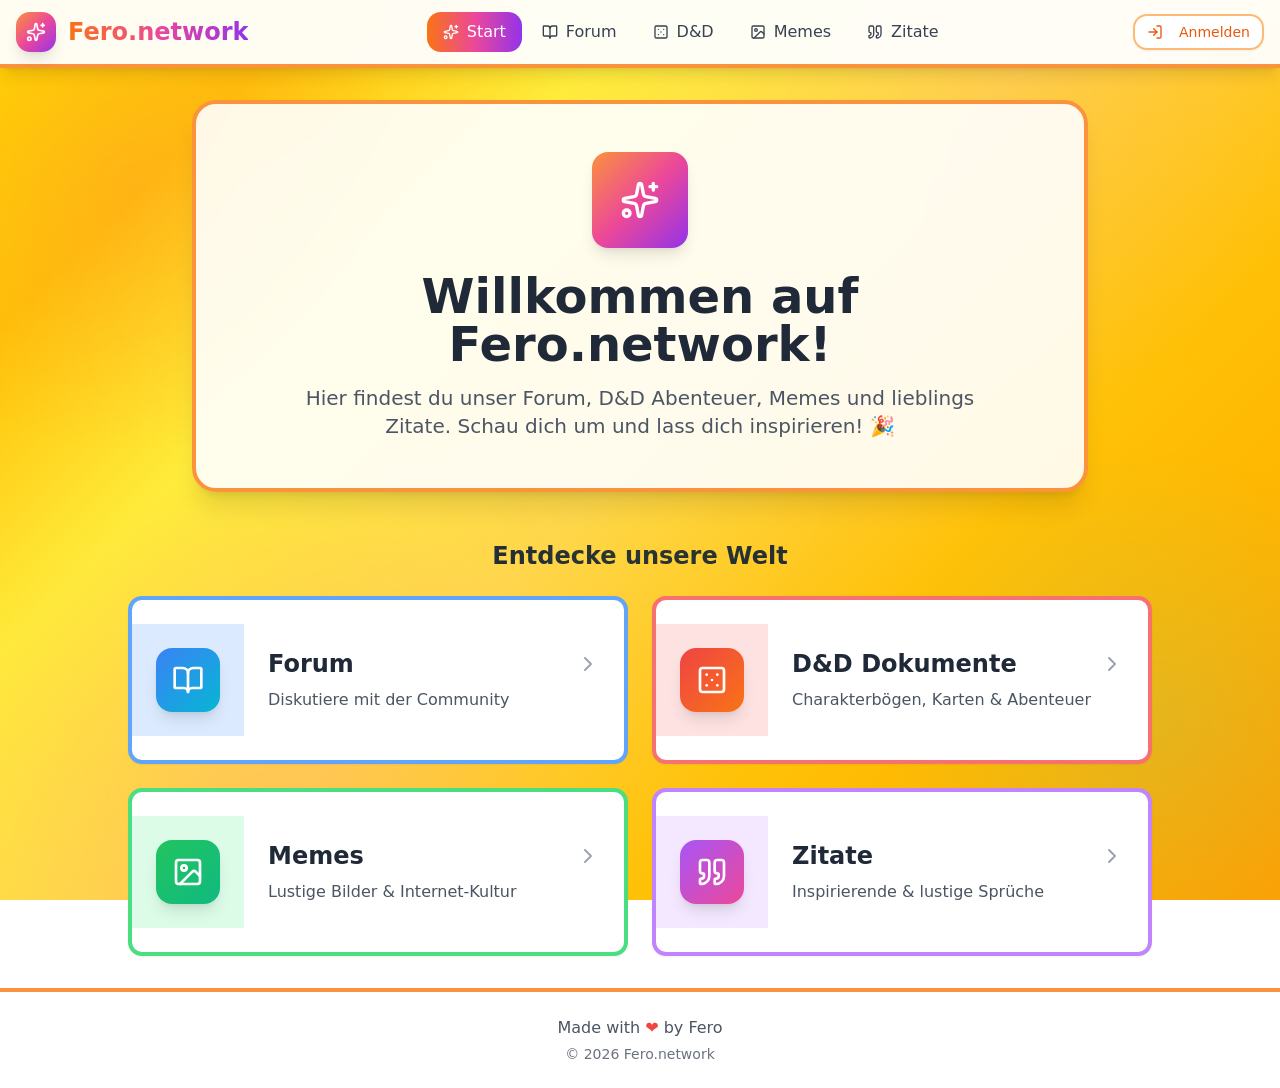
==== commit ab7974e7: "Add files via upload" ====
--- a/index.html
+++ b/index.html
@@ -18,8 +18,8 @@
         }
       }(window.location))
     </script>
-    <script type="module" crossorigin src="./assets/index-B2eQuZuT.js"></script>
-    <link rel="stylesheet" crossorigin href="./assets/index-BYDHaV5b.css">
+    <script type="module" crossorigin src="./assets/index-v8h5bNFk.js"></script>
+    <link rel="stylesheet" crossorigin href="./assets/index-BUeEM7tA.css">
   </head>
   <body>
     <div id="root"></div>
--- a/assets/index-BUeEM7tA.css
+++ b/assets/index-BUeEM7tA.css
@@ -0,0 +1 @@
+*,:before,:after{--tw-border-spacing-x: 0;--tw-border-spacing-y: 0;--tw-translate-x: 0;--tw-translate-y: 0;--tw-rotate: 0;--tw-skew-x: 0;--tw-skew-y: 0;--tw-scale-x: 1;--tw-scale-y: 1;--tw-pan-x: ;--tw-pan-y: ;--tw-pinch-zoom: ;--tw-scroll-snap-strictness: proximity;--tw-gradient-from-position: ;--tw-gradient-via-position: ;--tw-gradient-to-position: ;--tw-ordinal: ;--tw-slashed-zero: ;--tw-numeric-figure: ;--tw-numeric-spacing: ;--tw-numeric-fraction: ;--tw-ring-inset: ;--tw-ring-offset-width: 0px;--tw-ring-offset-color: #fff;--tw-ring-color: rgb(59 130 246 / .5);--tw-ring-offset-shadow: 0 0 #0000;--tw-ring-shadow: 0 0 #0000;--tw-shadow: 0 0 #0000;--tw-shadow-colored: 0 0 #0000;--tw-blur: ;--tw-brightness: ;--tw-contrast: ;--tw-grayscale: ;--tw-hue-rotate: ;--tw-invert: ;--tw-saturate: ;--tw-sepia: ;--tw-drop-shadow: ;--tw-backdrop-blur: ;--tw-backdrop-brightness: ;--tw-backdrop-contrast: ;--tw-backdrop-grayscale: ;--tw-backdrop-hue-rotate: ;--tw-backdrop-invert: ;--tw-backdrop-opacity: ;--tw-backdrop-saturate: ;--tw-backdrop-sepia: ;--tw-contain-size: ;--tw-contain-layout: ;--tw-contain-paint: ;--tw-contain-style: }::backdrop{--tw-border-spacing-x: 0;--tw-border-spacing-y: 0;--tw-translate-x: 0;--tw-translate-y: 0;--tw-rotate: 0;--tw-skew-x: 0;--tw-skew-y: 0;--tw-scale-x: 1;--tw-scale-y: 1;--tw-pan-x: ;--tw-pan-y: ;--tw-pinch-zoom: ;--tw-scroll-snap-strictness: proximity;--tw-gradient-from-position: ;--tw-gradient-via-position: ;--tw-gradient-to-position: ;--tw-ordinal: ;--tw-slashed-zero: ;--tw-numeric-figure: ;--tw-numeric-spacing: ;--tw-numeric-fraction: ;--tw-ring-inset: ;--tw-ring-offset-width: 0px;--tw-ring-offset-color: #fff;--tw-ring-color: rgb(59 130 246 / .5);--tw-ring-offset-shadow: 0 0 #0000;--tw-ring-shadow: 0 0 #0000;--tw-shadow: 0 0 #0000;--tw-shadow-colored: 0 0 #0000;--tw-blur: ;--tw-brightness: ;--tw-contrast: ;--tw-grayscale: ;--tw-hue-rotate: ;--tw-invert: ;--tw-saturate: ;--tw-sepia: ;--tw-drop-shadow: ;--tw-backdrop-blur: ;--tw-backdrop-brightness: ;--tw-backdrop-contrast: ;--tw-backdrop-grayscale: ;--tw-backdrop-hue-rotate: ;--tw-backdrop-invert: ;--tw-backdrop-opacity: ;--tw-backdrop-saturate: ;--tw-backdrop-sepia: ;--tw-contain-size: ;--tw-contain-layout: ;--tw-contain-paint: ;--tw-contain-style: }*,:before,:after{box-sizing:border-box;border-width:0;border-style:solid;border-color:#e5e7eb}:before,:after{--tw-content: ""}html,:host{line-height:1.5;-webkit-text-size-adjust:100%;-moz-tab-size:4;-o-tab-size:4;tab-size:4;font-family:ui-sans-serif,system-ui,sans-serif,"Apple Color Emoji","Segoe UI Emoji",Segoe UI Symbol,"Noto Color Emoji";font-feature-settings:normal;font-variation-settings:normal;-webkit-tap-highlight-color:transparent}body{margin:0;line-height:inherit}hr{height:0;color:inherit;border-top-width:1px}abbr:where([title]){-webkit-text-decoration:underline dotted;text-decoration:underline dotted}h1,h2,h3,h4,h5,h6{font-size:inherit;font-weight:inherit}a{color:inherit;text-decoration:inherit}b,strong{font-weight:bolder}code,kbd,samp,pre{font-family:ui-monospace,SFMono-Regular,Menlo,Monaco,Consolas,Liberation Mono,Courier New,monospace;font-feature-settings:normal;font-variation-settings:normal;font-size:1em}small{font-size:80%}sub,sup{font-size:75%;line-height:0;position:relative;vertical-align:baseline}sub{bottom:-.25em}sup{top:-.5em}table{text-indent:0;border-color:inherit;border-collapse:collapse}button,input,optgroup,select,textarea{font-family:inherit;font-feature-settings:inherit;font-variation-settings:inherit;font-size:100%;font-weight:inherit;line-height:inherit;letter-spacing:inherit;color:inherit;margin:0;padding:0}button,select{text-transform:none}button,input:where([type=button]),input:where([type=reset]),input:where([type=submit]){-webkit-appearance:button;background-color:transparent;background-image:none}:-moz-focusring{outline:auto}:-moz-ui-invalid{box-shadow:none}progress{vertical-align:baseline}::-webkit-inner-spin-button,::-webkit-outer-spin-button{height:auto}[type=search]{-webkit-appearance:textfield;outline-offset:-2px}::-webkit-search-decoration{-webkit-appearance:none}::-webkit-file-upload-button{-webkit-appearance:button;font:inherit}summary{display:list-item}blockquote,dl,dd,h1,h2,h3,h4,h5,h6,hr,figure,p,pre{margin:0}fieldset{margin:0;padding:0}legend{padding:0}ol,ul,menu{list-style:none;margin:0;padding:0}dialog{padding:0}textarea{resize:vertical}input::-moz-placeholder,textarea::-moz-placeholder{opacity:1;color:#9ca3af}input::placeholder,textarea::placeholder{opacity:1;color:#9ca3af}button,[role=button]{cursor:pointer}:disabled{cursor:default}img,svg,video,canvas,audio,iframe,embed,object{display:block;vertical-align:middle}img,video{max-width:100%;height:auto}[hidden]:where(:not([hidden=until-found])){display:none}:root{--background: 0 0% 100%;--foreground: 240 10% 3.9%;--card: 0 0% 100%;--card-foreground: 240 10% 3.9%;--popover: 0 0% 100%;--popover-foreground: 240 10% 3.9%;--primary: 240 5.9% 10%;--primary-foreground: 0 0% 98%;--secondary: 240 4.8% 95.9%;--secondary-foreground: 240 5.9% 10%;--muted: 240 4.8% 95.9%;--muted-foreground: 240 3.8% 46.1%;--accent: 240 4.8% 95.9%;--accent-foreground: 240 5.9% 10%;--destructive: 0 84.2% 60.2%;--destructive-foreground: 0 0% 98%;--border: 240 5.9% 90%;--input: 240 5.9% 90%;--ring: 240 5.9% 10%;--radius: .625rem;--sidebar-background: 0 0% 98%;--sidebar-foreground: 240 5.3% 26.1%;--sidebar-primary: 240 5.9% 10%;--sidebar-primary-foreground: 0 0% 98%;--sidebar-accent: 240 4.8% 95.9%;--sidebar-accent-foreground: 240 5.9% 10%;--sidebar-border: 220 13% 91%;--sidebar-ring: 217.2 91.2% 59.8%}.dark{--background: 240 10% 3.9%;--foreground: 0 0% 98%;--card: 240 10% 3.9%;--card-foreground: 0 0% 98%;--popover: 240 10% 3.9%;--popover-foreground: 0 0% 98%;--primary: 0 0% 98%;--primary-foreground: 240 5.9% 10%;--secondary: 240 3.7% 15.9%;--secondary-foreground: 0 0% 98%;--muted: 240 3.7% 15.9%;--muted-foreground: 240 5% 64.9%;--accent: 240 3.7% 15.9%;--accent-foreground: 0 0% 98%;--destructive: 0 62.8% 30.6%;--destructive-foreground: 0 0% 98%;--border: 240 3.7% 15.9%;--input: 240 3.7% 15.9%;--ring: 240 4.9% 83.9%;--sidebar-background: 240 5.9% 10%;--sidebar-foreground: 240 4.8% 95.9%;--sidebar-primary: 224.3 76.3% 48%;--sidebar-primary-foreground: 0 0% 100%;--sidebar-accent: 240 3.7% 15.9%;--sidebar-accent-foreground: 240 4.8% 95.9%;--sidebar-border: 240 3.7% 15.9%;--sidebar-ring: 217.2 91.2% 59.8%}*{border-color:hsl(var(--border))}body{background-color:hsl(var(--background));color:hsl(var(--foreground))}.sr-only{position:absolute;width:1px;height:1px;padding:0;margin:-1px;overflow:hidden;clip:rect(0,0,0,0);white-space:nowrap;border-width:0}.pointer-events-none{pointer-events:none}.visible{visibility:visible}.invisible{visibility:hidden}.fixed{position:fixed}.absolute{position:absolute}.relative{position:relative}.sticky{position:sticky}.inset-0{inset:0}.inset-x-0{left:0;right:0}.inset-y-0{top:0;bottom:0}.-bottom-12{bottom:-3rem}.-left-12{left:-3rem}.-right-12{right:-3rem}.-top-12{top:-3rem}.bottom-0{bottom:0}.left-0{left:0}.left-1\/2{left:50%}.left-2{left:.5rem}.left-\[50\%\]{left:50%}.right-0{right:0}.right-1{right:.25rem}.right-2{right:.5rem}.right-3{right:.75rem}.right-4{right:1rem}.top-0{top:0}.top-1\.5{top:.375rem}.top-1\/2{top:50%}.top-3\.5{top:.875rem}.top-4{top:1rem}.top-\[1px\]{top:1px}.top-\[50\%\]{top:50%}.top-\[60\%\]{top:60%}.top-full{top:100%}.isolate{isolation:isolate}.z-10{z-index:10}.z-20{z-index:20}.z-50{z-index:50}.z-\[1\]{z-index:1}.order-first{order:-9999}.order-last{order:9999}.col-start-2{grid-column-start:2}.row-span-2{grid-row:span 2 / span 2}.row-start-1{grid-row-start:1}.\!m-0{margin:0!important}.-mx-1{margin-left:-.25rem;margin-right:-.25rem}.-my-2{margin-top:-.5rem;margin-bottom:-.5rem}.mx-2{margin-left:.5rem;margin-right:.5rem}.mx-3\.5{margin-left:.875rem;margin-right:.875rem}.mx-auto{margin-left:auto;margin-right:auto}.my-0{margin-top:0;margin-bottom:0}.my-0\.5{margin-top:.125rem;margin-bottom:.125rem}.my-1{margin-top:.25rem;margin-bottom:.25rem}.-ml-4{margin-left:-1rem}.-mt-4{margin-top:-1rem}.mb-1{margin-bottom:.25rem}.mb-12{margin-bottom:3rem}.mb-2{margin-bottom:.5rem}.mb-3{margin-bottom:.75rem}.mb-4{margin-bottom:1rem}.mb-6{margin-bottom:1.5rem}.mb-8{margin-bottom:2rem}.ml-1{margin-left:.25rem}.ml-4{margin-left:1rem}.ml-auto{margin-left:auto}.mr-1{margin-right:.25rem}.mr-2{margin-right:.5rem}.mt-1{margin-top:.25rem}.mt-1\.5{margin-top:.375rem}.mt-2{margin-top:.5rem}.mt-3{margin-top:.75rem}.mt-4{margin-top:1rem}.mt-auto{margin-top:auto}.line-clamp-1{overflow:hidden;display:-webkit-box;-webkit-box-orient:vertical;-webkit-line-clamp:1}.line-clamp-2{overflow:hidden;display:-webkit-box;-webkit-box-orient:vertical;-webkit-line-clamp:2}.block{display:block}.flex{display:flex}.inline-flex{display:inline-flex}.table{display:table}.table-caption{display:table-caption}.table-cell{display:table-cell}.table-row{display:table-row}.grid{display:grid}.hidden{display:none}.aspect-square{aspect-ratio:1 / 1}.aspect-video{aspect-ratio:16 / 9}.size-10{width:2.5rem;height:2.5rem}.size-2{width:.5rem;height:.5rem}.size-2\.5{width:.625rem;height:.625rem}.size-3{width:.75rem;height:.75rem}.size-3\.5{width:.875rem;height:.875rem}.size-4{width:1rem;height:1rem}.size-6{width:1.5rem;height:1.5rem}.size-7{width:1.75rem;height:1.75rem}.size-8{width:2rem;height:2rem}.size-9{width:2.25rem;height:2.25rem}.size-auto{width:auto;height:auto}.size-full{width:100%;height:100%}.h-1\.5{height:.375rem}.h-10{height:2.5rem}.h-12{height:3rem}.h-14{height:3.5rem}.h-16{height:4rem}.h-2{height:.5rem}.h-2\.5{height:.625rem}.h-20{height:5rem}.h-4{height:1rem}.h-5{height:1.25rem}.h-6{height:1.5rem}.h-7{height:1.75rem}.h-8{height:2rem}.h-9{height:2.25rem}.h-\[1\.15rem\]{height:1.15rem}.h-\[500px\]{height:500px}.h-\[calc\(100\%-1px\)\]{height:calc(100% - 1px)}.h-\[var\(--radix-navigation-menu-viewport-height\)\]{height:var(--radix-navigation-menu-viewport-height)}.h-\[var\(--radix-select-trigger-height\)\]{height:var(--radix-select-trigger-height)}.h-auto{height:auto}.h-full{height:100%}.h-px{height:1px}.h-svh{height:100svh}.max-h-60{max-height:15rem}.max-h-\[300px\]{max-height:300px}.max-h-\[90vh\]{max-height:90vh}.min-h-0{min-height:0px}.min-h-16{min-height:4rem}.min-h-4{min-height:1rem}.min-h-\[100px\]{min-height:100px}.min-h-\[120px\]{min-height:120px}.min-h-screen{min-height:100vh}.min-h-svh{min-height:100svh}.w-0{width:0px}.w-1{width:.25rem}.w-10{width:2.5rem}.w-12{width:3rem}.w-14{width:3.5rem}.w-16{width:4rem}.w-2{width:.5rem}.w-2\.5{width:.625rem}.w-20{width:5rem}.w-3{width:.75rem}.w-3\/4{width:75%}.w-4{width:1rem}.w-5{width:1.25rem}.w-64{width:16rem}.w-72{width:18rem}.w-8{width:2rem}.w-9{width:2.25rem}.w-\[100px\]{width:100px}.w-auto{width:auto}.w-fit{width:-moz-fit-content;width:fit-content}.w-full{width:100%}.w-max{width:-moz-max-content;width:max-content}.w-px{width:1px}.min-w-0{min-width:0px}.min-w-10{min-width:2.5rem}.min-w-5{min-width:1.25rem}.min-w-8{min-width:2rem}.min-w-9{min-width:2.25rem}.min-w-\[12rem\]{min-width:12rem}.min-w-\[8rem\]{min-width:8rem}.min-w-\[var\(--radix-select-trigger-width\)\]{min-width:var(--radix-select-trigger-width)}.max-w-2xl{max-width:42rem}.max-w-3xl{max-width:48rem}.max-w-4xl{max-width:56rem}.max-w-5xl{max-width:64rem}.max-w-6xl{max-width:72rem}.max-w-7xl{max-width:80rem}.max-w-\[70\%\]{max-width:70%}.max-w-\[calc\(100\%-2rem\)\]{max-width:calc(100% - 2rem)}.max-w-lg{max-width:32rem}.max-w-max{max-width:-moz-max-content;max-width:max-content}.max-w-md{max-width:28rem}.max-w-sm{max-width:24rem}.flex-1{flex:1 1 0%}.flex-shrink-0,.shrink-0{flex-shrink:0}.grow{flex-grow:1}.grow-0{flex-grow:0}.basis-full{flex-basis:100%}.caption-bottom{caption-side:bottom}.border-collapse{border-collapse:collapse}.-translate-x-1\/2{--tw-translate-x: -50%;transform:translate(var(--tw-translate-x),var(--tw-translate-y)) rotate(var(--tw-rotate)) skew(var(--tw-skew-x)) skewY(var(--tw-skew-y)) scaleX(var(--tw-scale-x)) scaleY(var(--tw-scale-y))}.-translate-x-px{--tw-translate-x: -1px;transform:translate(var(--tw-translate-x),var(--tw-translate-y)) rotate(var(--tw-rotate)) skew(var(--tw-skew-x)) skewY(var(--tw-skew-y)) scaleX(var(--tw-scale-x)) scaleY(var(--tw-scale-y))}.-translate-y-1\/2{--tw-translate-y: -50%;transform:translate(var(--tw-translate-x),var(--tw-translate-y)) rotate(var(--tw-rotate)) skew(var(--tw-skew-x)) skewY(var(--tw-skew-y)) scaleX(var(--tw-scale-x)) scaleY(var(--tw-scale-y))}.translate-x-\[-50\%\]{--tw-translate-x: -50%;transform:translate(var(--tw-translate-x),var(--tw-translate-y)) rotate(var(--tw-rotate)) skew(var(--tw-skew-x)) skewY(var(--tw-skew-y)) scaleX(var(--tw-scale-x)) scaleY(var(--tw-scale-y))}.translate-x-px{--tw-translate-x: 1px;transform:translate(var(--tw-translate-x),var(--tw-translate-y)) rotate(var(--tw-rotate)) skew(var(--tw-skew-x)) skewY(var(--tw-skew-y)) scaleX(var(--tw-scale-x)) scaleY(var(--tw-scale-y))}.translate-y-0\.5{--tw-translate-y: .125rem;transform:translate(var(--tw-translate-x),var(--tw-translate-y)) rotate(var(--tw-rotate)) skew(var(--tw-skew-x)) skewY(var(--tw-skew-y)) scaleX(var(--tw-scale-x)) scaleY(var(--tw-scale-y))}.translate-y-\[-50\%\]{--tw-translate-y: -50%;transform:translate(var(--tw-translate-x),var(--tw-translate-y)) rotate(var(--tw-rotate)) skew(var(--tw-skew-x)) skewY(var(--tw-skew-y)) scaleX(var(--tw-scale-x)) scaleY(var(--tw-scale-y))}.translate-y-\[calc\(-50\%_-_2px\)\]{--tw-translate-y: calc(-50% - 2px) ;transform:translate(var(--tw-translate-x),var(--tw-translate-y)) rotate(var(--tw-rotate)) skew(var(--tw-skew-x)) skewY(var(--tw-skew-y)) scaleX(var(--tw-scale-x)) scaleY(var(--tw-scale-y))}.rotate-45{--tw-rotate: 45deg;transform:translate(var(--tw-translate-x),var(--tw-translate-y)) rotate(var(--tw-rotate)) skew(var(--tw-skew-x)) skewY(var(--tw-skew-y)) scaleX(var(--tw-scale-x)) scaleY(var(--tw-scale-y))}.rotate-90{--tw-rotate: 90deg;transform:translate(var(--tw-translate-x),var(--tw-translate-y)) rotate(var(--tw-rotate)) skew(var(--tw-skew-x)) skewY(var(--tw-skew-y)) scaleX(var(--tw-scale-x)) scaleY(var(--tw-scale-y))}.transform{transform:translate(var(--tw-translate-x),var(--tw-translate-y)) rotate(var(--tw-rotate)) skew(var(--tw-skew-x)) skewY(var(--tw-skew-y)) scaleX(var(--tw-scale-x)) scaleY(var(--tw-scale-y))}@keyframes caret-blink{0%,70%,to{opacity:1}20%,50%{opacity:0}}.animate-caret-blink{animation:caret-blink 1.25s ease-out infinite}@keyframes pulse{50%{opacity:.5}}.animate-pulse{animation:pulse 2s cubic-bezier(.4,0,.6,1) infinite}@keyframes spin{to{transform:rotate(360deg)}}.animate-spin{animation:spin 1s linear infinite}.cursor-default{cursor:default}.cursor-not-allowed{cursor:not-allowed}.cursor-pointer{cursor:pointer}.cursor-text{cursor:text}.touch-none{touch-action:none}.select-none{-webkit-user-select:none;-moz-user-select:none;user-select:none}.resize-none{resize:none}.scroll-my-1{scroll-margin-top:.25rem;scroll-margin-bottom:.25rem}.scroll-py-1{scroll-padding-top:.25rem;scroll-padding-bottom:.25rem}.list-disc{list-style-type:disc}.list-none{list-style-type:none}.auto-rows-min{grid-auto-rows:min-content}.grid-cols-1{grid-template-columns:repeat(1,minmax(0,1fr))}.grid-cols-2{grid-template-columns:repeat(2,minmax(0,1fr))}.grid-cols-\[0_1fr\]{grid-template-columns:0 1fr}.grid-rows-\[auto_auto\]{grid-template-rows:auto auto}.flex-row{flex-direction:row}.flex-row-reverse{flex-direction:row-reverse}.flex-col{flex-direction:column}.flex-col-reverse{flex-direction:column-reverse}.flex-wrap{flex-wrap:wrap}.place-content-center{place-content:center}.items-start{align-items:flex-start}.items-end{align-items:flex-end}.items-center{align-items:center}.items-stretch{align-items:stretch}.justify-start{justify-content:flex-start}.justify-end{justify-content:flex-end}.justify-center{justify-content:center}.justify-between{justify-content:space-between}.justify-items-start{justify-items:start}.gap-0\.5{gap:.125rem}.gap-1{gap:.25rem}.gap-1\.5{gap:.375rem}.gap-2{gap:.5rem}.gap-2\.5{gap:.625rem}.gap-3{gap:.75rem}.gap-4{gap:1rem}.gap-6{gap:1.5rem}.gap-7{gap:1.75rem}.gap-\[--spacing\(var\(--gap\)\)\]{gap:var(--spacing(var(--gap)))}.gap-y-0\.5{row-gap:.125rem}.space-y-2>:not([hidden])~:not([hidden]){--tw-space-y-reverse: 0;margin-top:calc(.5rem * calc(1 - var(--tw-space-y-reverse)));margin-bottom:calc(.5rem * var(--tw-space-y-reverse))}.space-y-3>:not([hidden])~:not([hidden]){--tw-space-y-reverse: 0;margin-top:calc(.75rem * calc(1 - var(--tw-space-y-reverse)));margin-bottom:calc(.75rem * var(--tw-space-y-reverse))}.space-y-4>:not([hidden])~:not([hidden]){--tw-space-y-reverse: 0;margin-top:calc(1rem * calc(1 - var(--tw-space-y-reverse)));margin-bottom:calc(1rem * var(--tw-space-y-reverse))}.space-y-6>:not([hidden])~:not([hidden]){--tw-space-y-reverse: 0;margin-top:calc(1.5rem * calc(1 - var(--tw-space-y-reverse)));margin-bottom:calc(1.5rem * var(--tw-space-y-reverse))}.self-start{align-self:flex-start}.self-stretch{align-self:stretch}.justify-self-end{justify-self:end}.overflow-auto{overflow:auto}.overflow-hidden{overflow:hidden}.overflow-x-auto{overflow-x:auto}.overflow-y-auto{overflow-y:auto}.overflow-x-hidden{overflow-x:hidden}.truncate{overflow:hidden;text-overflow:ellipsis;white-space:nowrap}.whitespace-nowrap{white-space:nowrap}.whitespace-pre-wrap{white-space:pre-wrap}.text-balance{text-wrap:balance}.break-words{overflow-wrap:break-word}.rounded-2xl{border-radius:1rem}.rounded-3xl{border-radius:1.5rem}.rounded-\[2px\]{border-radius:2px}.rounded-\[4px\]{border-radius:4px}.rounded-\[calc\(var\(--radius\)-5px\)\]{border-radius:calc(var(--radius) - 5px)}.rounded-\[inherit\]{border-radius:inherit}.rounded-full{border-radius:9999px}.rounded-lg{border-radius:var(--radius)}.rounded-md{border-radius:calc(var(--radius) - 2px)}.rounded-none{border-radius:0}.rounded-sm{border-radius:calc(var(--radius) - 4px)}.rounded-xl{border-radius:calc(var(--radius) + 4px)}.rounded-xs{border-radius:calc(var(--radius) - 6px)}.rounded-l-md{border-top-left-radius:calc(var(--radius) - 2px);border-bottom-left-radius:calc(var(--radius) - 2px)}.rounded-r-md{border-top-right-radius:calc(var(--radius) - 2px);border-bottom-right-radius:calc(var(--radius) - 2px)}.rounded-tl-sm{border-top-left-radius:calc(var(--radius) - 4px)}.border{border-width:1px}.border-0{border-width:0px}.border-2{border-width:2px}.border-4{border-width:4px}.border-\[1\.5px\]{border-width:1.5px}.border-y{border-top-width:1px;border-bottom-width:1px}.border-b{border-bottom-width:1px}.border-b-4{border-bottom-width:4px}.border-l{border-left-width:1px}.border-r{border-right-width:1px}.border-t{border-top-width:1px}.border-t-2{border-top-width:2px}.border-t-4{border-top-width:4px}.border-dashed{border-style:dashed}.border-blue-200{--tw-border-opacity: 1;border-color:rgb(191 219 254 / var(--tw-border-opacity, 1))}.border-blue-400{--tw-border-opacity: 1;border-color:rgb(96 165 250 / var(--tw-border-opacity, 1))}.border-border{border-color:hsl(var(--border))}.border-border\/50{border-color:hsl(var(--border) / .5)}.border-gray-200{--tw-border-opacity: 1;border-color:rgb(229 231 235 / var(--tw-border-opacity, 1))}.border-gray-300{--tw-border-opacity: 1;border-color:rgb(209 213 219 / var(--tw-border-opacity, 1))}.border-green-200{--tw-border-opacity: 1;border-color:rgb(187 247 208 / var(--tw-border-opacity, 1))}.border-green-300{--tw-border-opacity: 1;border-color:rgb(134 239 172 / var(--tw-border-opacity, 1))}.border-green-400{--tw-border-opacity: 1;border-color:rgb(74 222 128 / var(--tw-border-opacity, 1))}.border-input{border-color:hsl(var(--input))}.border-orange-200{--tw-border-opacity: 1;border-color:rgb(254 215 170 / var(--tw-border-opacity, 1))}.border-orange-300{--tw-border-opacity: 1;border-color:rgb(253 186 116 / var(--tw-border-opacity, 1))}.border-orange-400{--tw-border-opacity: 1;border-color:rgb(251 146 60 / var(--tw-border-opacity, 1))}.border-pink-200{--tw-border-opacity: 1;border-color:rgb(251 207 232 / var(--tw-border-opacity, 1))}.border-primary{border-color:hsl(var(--primary))}.border-purple-100{--tw-border-opacity: 1;border-color:rgb(243 232 255 / var(--tw-border-opacity, 1))}.border-purple-200{--tw-border-opacity: 1;border-color:rgb(233 213 255 / var(--tw-border-opacity, 1))}.border-purple-300{--tw-border-opacity: 1;border-color:rgb(216 180 254 / var(--tw-border-opacity, 1))}.border-purple-400{--tw-border-opacity: 1;border-color:rgb(192 132 252 / var(--tw-border-opacity, 1))}.border-purple-500{--tw-border-opacity: 1;border-color:rgb(168 85 247 / var(--tw-border-opacity, 1))}.border-red-200{--tw-border-opacity: 1;border-color:rgb(254 202 202 / var(--tw-border-opacity, 1))}.border-red-300{--tw-border-opacity: 1;border-color:rgb(252 165 165 / var(--tw-border-opacity, 1))}.border-red-400{--tw-border-opacity: 1;border-color:rgb(248 113 113 / var(--tw-border-opacity, 1))}.border-red-500{--tw-border-opacity: 1;border-color:rgb(239 68 68 / var(--tw-border-opacity, 1))}.border-sidebar-border{border-color:hsl(var(--sidebar-border))}.border-transparent{border-color:transparent}.border-l-transparent{border-left-color:transparent}.border-t-transparent{border-top-color:transparent}.bg-accent{background-color:hsl(var(--accent))}.bg-amber-500{--tw-bg-opacity: 1;background-color:rgb(245 158 11 / var(--tw-bg-opacity, 1))}.bg-background{background-color:hsl(var(--background))}.bg-black\/50{background-color:#00000080}.bg-blue-100{--tw-bg-opacity: 1;background-color:rgb(219 234 254 / var(--tw-bg-opacity, 1))}.bg-blue-500{--tw-bg-opacity: 1;background-color:rgb(59 130 246 / var(--tw-bg-opacity, 1))}.bg-border{background-color:hsl(var(--border))}.bg-card{background-color:hsl(var(--card))}.bg-destructive{--tw-bg-opacity: 1;background-color:hsl(var(--destructive) / var(--tw-bg-opacity, 1))}.bg-foreground{background-color:hsl(var(--foreground))}.bg-gray-100{--tw-bg-opacity: 1;background-color:rgb(243 244 246 / var(--tw-bg-opacity, 1))}.bg-gray-300{--tw-bg-opacity: 1;background-color:rgb(209 213 219 / var(--tw-bg-opacity, 1))}.bg-gray-50{--tw-bg-opacity: 1;background-color:rgb(249 250 251 / var(--tw-bg-opacity, 1))}.bg-gray-500{--tw-bg-opacity: 1;background-color:rgb(107 114 128 / var(--tw-bg-opacity, 1))}.bg-green-100{--tw-bg-opacity: 1;background-color:rgb(220 252 231 / var(--tw-bg-opacity, 1))}.bg-green-50{--tw-bg-opacity: 1;background-color:rgb(240 253 244 / var(--tw-bg-opacity, 1))}.bg-green-500{--tw-bg-opacity: 1;background-color:rgb(34 197 94 / var(--tw-bg-opacity, 1))}.bg-input{background-color:hsl(var(--input))}.bg-muted{background-color:hsl(var(--muted))}.bg-muted\/50{background-color:hsl(var(--muted) / .5)}.bg-orange-100{--tw-bg-opacity: 1;background-color:rgb(255 237 213 / var(--tw-bg-opacity, 1))}.bg-popover{background-color:hsl(var(--popover))}.bg-primary{background-color:hsl(var(--primary))}.bg-primary\/20{background-color:hsl(var(--primary) / .2)}.bg-purple-100{--tw-bg-opacity: 1;background-color:rgb(243 232 255 / var(--tw-bg-opacity, 1))}.bg-purple-50{--tw-bg-opacity: 1;background-color:rgb(250 245 255 / var(--tw-bg-opacity, 1))}.bg-purple-500{--tw-bg-opacity: 1;background-color:rgb(168 85 247 / var(--tw-bg-opacity, 1))}.bg-red-100{--tw-bg-opacity: 1;background-color:rgb(254 226 226 / var(--tw-bg-opacity, 1))}.bg-red-50{--tw-bg-opacity: 1;background-color:rgb(254 242 242 / var(--tw-bg-opacity, 1))}.bg-red-500{--tw-bg-opacity: 1;background-color:rgb(239 68 68 / var(--tw-bg-opacity, 1))}.bg-secondary{background-color:hsl(var(--secondary))}.bg-sidebar{background-color:hsl(var(--sidebar-background))}.bg-sidebar-border{background-color:hsl(var(--sidebar-border))}.bg-transparent{background-color:transparent}.bg-white{--tw-bg-opacity: 1;background-color:rgb(255 255 255 / var(--tw-bg-opacity, 1))}.bg-white\/90{background-color:#ffffffe6}.bg-white\/95{background-color:#fffffff2}.bg-yellow-500{--tw-bg-opacity: 1;background-color:rgb(234 179 8 / var(--tw-bg-opacity, 1))}.bg-gradient-to-br{background-image:linear-gradient(to bottom right,var(--tw-gradient-stops))}.bg-gradient-to-r{background-image:linear-gradient(to right,var(--tw-gradient-stops))}.from-blue-400{--tw-gradient-from: #60a5fa var(--tw-gradient-from-position);--tw-gradient-to: rgb(96 165 250 / 0) var(--tw-gradient-to-position);--tw-gradient-stops: var(--tw-gradient-from), var(--tw-gradient-to)}.from-blue-500{--tw-gradient-from: #3b82f6 var(--tw-gradient-from-position);--tw-gradient-to: rgb(59 130 246 / 0) var(--tw-gradient-to-position);--tw-gradient-stops: var(--tw-gradient-from), var(--tw-gradient-to)}.from-green-100{--tw-gradient-from: #dcfce7 var(--tw-gradient-from-position);--tw-gradient-to: rgb(220 252 231 / 0) var(--tw-gradient-to-position);--tw-gradient-stops: var(--tw-gradient-from), var(--tw-gradient-to)}.from-green-500{--tw-gradient-from: #22c55e var(--tw-gradient-from-position);--tw-gradient-to: rgb(34 197 94 / 0) var(--tw-gradient-to-position);--tw-gradient-stops: var(--tw-gradient-from), var(--tw-gradient-to)}.from-orange-400{--tw-gradient-from: #fb923c var(--tw-gradient-from-position);--tw-gradient-to: rgb(251 146 60 / 0) var(--tw-gradient-to-position);--tw-gradient-stops: var(--tw-gradient-from), var(--tw-gradient-to)}.from-orange-500{--tw-gradient-from: #f97316 var(--tw-gradient-from-position);--tw-gradient-to: rgb(249 115 22 / 0) var(--tw-gradient-to-position);--tw-gradient-stops: var(--tw-gradient-from), var(--tw-gradient-to)}.from-purple-500{--tw-gradient-from: #a855f7 var(--tw-gradient-from-position);--tw-gradient-to: rgb(168 85 247 / 0) var(--tw-gradient-to-position);--tw-gradient-stops: var(--tw-gradient-from), var(--tw-gradient-to)}.from-red-500{--tw-gradient-from: #ef4444 var(--tw-gradient-from-position);--tw-gradient-to: rgb(239 68 68 / 0) var(--tw-gradient-to-position);--tw-gradient-stops: var(--tw-gradient-from), var(--tw-gradient-to)}.via-pink-500{--tw-gradient-to: rgb(236 72 153 / 0) var(--tw-gradient-to-position);--tw-gradient-stops: var(--tw-gradient-from), #ec4899 var(--tw-gradient-via-position), var(--tw-gradient-to)}.to-cyan-500{--tw-gradient-to: #06b6d4 var(--tw-gradient-to-position)}.to-emerald-100{--tw-gradient-to: #d1fae5 var(--tw-gradient-to-position)}.to-emerald-500{--tw-gradient-to: #10b981 var(--tw-gradient-to-position)}.to-orange-500{--tw-gradient-to: #f97316 var(--tw-gradient-to-position)}.to-pink-500{--tw-gradient-to: #ec4899 var(--tw-gradient-to-position)}.to-purple-600{--tw-gradient-to: #9333ea var(--tw-gradient-to-position)}.bg-clip-text{-webkit-background-clip:text;background-clip:text}.fill-current{fill:currentColor}.fill-foreground{fill:hsl(var(--foreground))}.fill-primary{fill:hsl(var(--primary))}.object-cover{-o-object-fit:cover;object-fit:cover}.p-0{padding:0}.p-1{padding:.25rem}.p-12{padding:3rem}.p-2{padding:.5rem}.p-3{padding:.75rem}.p-4{padding:1rem}.p-6{padding:1.5rem}.p-8{padding:2rem}.p-\[3px\]{padding:3px}.p-px{padding:1px}.px-1{padding-left:.25rem;padding-right:.25rem}.px-1\.5{padding-left:.375rem;padding-right:.375rem}.px-2{padding-left:.5rem;padding-right:.5rem}.px-2\.5{padding-left:.625rem;padding-right:.625rem}.px-3{padding-left:.75rem;padding-right:.75rem}.px-4{padding-left:1rem;padding-right:1rem}.px-6{padding-left:1.5rem;padding-right:1.5rem}.py-0\.5{padding-top:.125rem;padding-bottom:.125rem}.py-1{padding-top:.25rem;padding-bottom:.25rem}.py-1\.5{padding-top:.375rem;padding-bottom:.375rem}.py-12{padding-top:3rem;padding-bottom:3rem}.py-2{padding-top:.5rem;padding-bottom:.5rem}.py-3{padding-top:.75rem;padding-bottom:.75rem}.py-4{padding-top:1rem;padding-bottom:1rem}.py-5{padding-top:1.25rem;padding-bottom:1.25rem}.py-6{padding-top:1.5rem;padding-bottom:1.5rem}.py-8{padding-top:2rem;padding-bottom:2rem}.pb-3{padding-bottom:.75rem}.pb-4{padding-bottom:1rem}.pl-2{padding-left:.5rem}.pl-3{padding-left:.75rem}.pl-4{padding-left:1rem}.pl-8{padding-left:2rem}.pr-1{padding-right:.25rem}.pr-2{padding-right:.5rem}.pr-2\.5{padding-right:.625rem}.pr-3{padding-right:.75rem}.pr-8{padding-right:2rem}.pt-0{padding-top:0}.pt-3{padding-top:.75rem}.pt-4{padding-top:1rem}.text-left{text-align:left}.text-center{text-align:center}.align-middle{vertical-align:middle}.font-mono{font-family:ui-monospace,SFMono-Regular,Menlo,Monaco,Consolas,Liberation Mono,Courier New,monospace}.font-sans{font-family:ui-sans-serif,system-ui,sans-serif,"Apple Color Emoji","Segoe UI Emoji",Segoe UI Symbol,"Noto Color Emoji"}.text-2xl{font-size:1.5rem;line-height:2rem}.text-3xl{font-size:1.875rem;line-height:2.25rem}.text-\[0\.8rem\]{font-size:.8rem}.text-base{font-size:1rem;line-height:1.5rem}.text-lg{font-size:1.125rem;line-height:1.75rem}.text-sm{font-size:.875rem;line-height:1.25rem}.text-sm\/relaxed{font-size:.875rem;line-height:1.625}.text-xl{font-size:1.25rem;line-height:1.75rem}.text-xs{font-size:.75rem;line-height:1rem}.font-bold{font-weight:700}.font-medium{font-weight:500}.font-normal{font-weight:400}.font-semibold{font-weight:600}.tabular-nums{--tw-numeric-spacing: tabular-nums;font-variant-numeric:var(--tw-ordinal) var(--tw-slashed-zero) var(--tw-numeric-figure) var(--tw-numeric-spacing) var(--tw-numeric-fraction)}.leading-none{line-height:1}.leading-normal{line-height:1.5}.leading-relaxed{line-height:1.625}.leading-snug{line-height:1.375}.tracking-tight{letter-spacing:-.025em}.tracking-widest{letter-spacing:.1em}.text-accent-foreground{color:hsl(var(--accent-foreground))}.text-background{color:hsl(var(--background))}.text-blue-600{--tw-text-opacity: 1;color:rgb(37 99 235 / var(--tw-text-opacity, 1))}.text-blue-700{--tw-text-opacity: 1;color:rgb(29 78 216 / var(--tw-text-opacity, 1))}.text-card-foreground{color:hsl(var(--card-foreground))}.text-current{color:currentColor}.text-destructive{--tw-text-opacity: 1;color:hsl(var(--destructive) / var(--tw-text-opacity, 1))}.text-foreground{color:hsl(var(--foreground))}.text-gray-300{--tw-text-opacity: 1;color:rgb(209 213 219 / var(--tw-text-opacity, 1))}.text-gray-400{--tw-text-opacity: 1;color:rgb(156 163 175 / var(--tw-text-opacity, 1))}.text-gray-500{--tw-text-opacity: 1;color:rgb(107 114 128 / var(--tw-text-opacity, 1))}.text-gray-600{--tw-text-opacity: 1;color:rgb(75 85 99 / var(--tw-text-opacity, 1))}.text-gray-700{--tw-text-opacity: 1;color:rgb(55 65 81 / var(--tw-text-opacity, 1))}.text-gray-800{--tw-text-opacity: 1;color:rgb(31 41 55 / var(--tw-text-opacity, 1))}.text-green-300{--tw-text-opacity: 1;color:rgb(134 239 172 / var(--tw-text-opacity, 1))}.text-green-500{--tw-text-opacity: 1;color:rgb(34 197 94 / var(--tw-text-opacity, 1))}.text-green-600{--tw-text-opacity: 1;color:rgb(22 163 74 / var(--tw-text-opacity, 1))}.text-green-700{--tw-text-opacity: 1;color:rgb(21 128 61 / var(--tw-text-opacity, 1))}.text-muted-foreground{color:hsl(var(--muted-foreground))}.text-orange-500{--tw-text-opacity: 1;color:rgb(249 115 22 / var(--tw-text-opacity, 1))}.text-orange-600{--tw-text-opacity: 1;color:rgb(234 88 12 / var(--tw-text-opacity, 1))}.text-orange-700{--tw-text-opacity: 1;color:rgb(194 65 12 / var(--tw-text-opacity, 1))}.text-pink-500{--tw-text-opacity: 1;color:rgb(236 72 153 / var(--tw-text-opacity, 1))}.text-popover-foreground{color:hsl(var(--popover-foreground))}.text-primary{color:hsl(var(--primary))}.text-primary-foreground{color:hsl(var(--primary-foreground))}.text-purple-300{--tw-text-opacity: 1;color:rgb(216 180 254 / var(--tw-text-opacity, 1))}.text-purple-700{--tw-text-opacity: 1;color:rgb(126 34 206 / var(--tw-text-opacity, 1))}.text-red-300{--tw-text-opacity: 1;color:rgb(252 165 165 / var(--tw-text-opacity, 1))}.text-red-400{--tw-text-opacity: 1;color:rgb(248 113 113 / var(--tw-text-opacity, 1))}.text-red-500{--tw-text-opacity: 1;color:rgb(239 68 68 / var(--tw-text-opacity, 1))}.text-red-600{--tw-text-opacity: 1;color:rgb(220 38 38 / var(--tw-text-opacity, 1))}.text-secondary-foreground{color:hsl(var(--secondary-foreground))}.text-sidebar-foreground{color:hsl(var(--sidebar-foreground))}.text-sidebar-foreground\/70{color:hsl(var(--sidebar-foreground) / .7)}.text-transparent{color:transparent}.text-white{--tw-text-opacity: 1;color:rgb(255 255 255 / var(--tw-text-opacity, 1))}.underline-offset-4{text-underline-offset:4px}.opacity-0{opacity:0}.opacity-50{opacity:.5}.opacity-70{opacity:.7}.shadow{--tw-shadow: 0 1px 3px 0 rgb(0 0 0 / .1), 0 1px 2px -1px rgb(0 0 0 / .1);--tw-shadow-colored: 0 1px 3px 0 var(--tw-shadow-color), 0 1px 2px -1px var(--tw-shadow-color);box-shadow:var(--tw-ring-offset-shadow, 0 0 #0000),var(--tw-ring-shadow, 0 0 #0000),var(--tw-shadow)}.shadow-\[0_0_0_1px_hsl\(var\(--sidebar-border\)\)\]{--tw-shadow: 0 0 0 1px hsl(var(--sidebar-border));--tw-shadow-colored: 0 0 0 1px var(--tw-shadow-color);box-shadow:var(--tw-ring-offset-shadow, 0 0 #0000),var(--tw-ring-shadow, 0 0 #0000),var(--tw-shadow)}.shadow-lg{--tw-shadow: 0 10px 15px -3px rgb(0 0 0 / .1), 0 4px 6px -4px rgb(0 0 0 / .1);--tw-shadow-colored: 0 10px 15px -3px var(--tw-shadow-color), 0 4px 6px -4px var(--tw-shadow-color);box-shadow:var(--tw-ring-offset-shadow, 0 0 #0000),var(--tw-ring-shadow, 0 0 #0000),var(--tw-shadow)}.shadow-md{--tw-shadow: 0 4px 6px -1px rgb(0 0 0 / .1), 0 2px 4px -2px rgb(0 0 0 / .1);--tw-shadow-colored: 0 4px 6px -1px var(--tw-shadow-color), 0 2px 4px -2px var(--tw-shadow-color);box-shadow:var(--tw-ring-offset-shadow, 0 0 #0000),var(--tw-ring-shadow, 0 0 #0000),var(--tw-shadow)}.shadow-none{--tw-shadow: 0 0 #0000;--tw-shadow-colored: 0 0 #0000;box-shadow:var(--tw-ring-offset-shadow, 0 0 #0000),var(--tw-ring-shadow, 0 0 #0000),var(--tw-shadow)}.shadow-sm{--tw-shadow: 0 1px 2px 0 rgb(0 0 0 / .05);--tw-shadow-colored: 0 1px 2px 0 var(--tw-shadow-color);box-shadow:var(--tw-ring-offset-shadow, 0 0 #0000),var(--tw-ring-shadow, 0 0 #0000),var(--tw-shadow)}.shadow-xl{--tw-shadow: 0 20px 25px -5px rgb(0 0 0 / .1), 0 8px 10px -6px rgb(0 0 0 / .1);--tw-shadow-colored: 0 20px 25px -5px var(--tw-shadow-color), 0 8px 10px -6px var(--tw-shadow-color);box-shadow:var(--tw-ring-offset-shadow, 0 0 #0000),var(--tw-ring-shadow, 0 0 #0000),var(--tw-shadow)}.shadow-xs{--tw-shadow: 0 1px 2px 0 rgb(0 0 0 / .05);--tw-shadow-colored: 0 1px 2px 0 var(--tw-shadow-color);box-shadow:var(--tw-ring-offset-shadow, 0 0 #0000),var(--tw-ring-shadow, 0 0 #0000),var(--tw-shadow)}.outline-none{outline:2px solid transparent;outline-offset:2px}.outline{outline-style:solid}.ring-0{--tw-ring-offset-shadow: var(--tw-ring-inset) 0 0 0 var(--tw-ring-offset-width) var(--tw-ring-offset-color);--tw-ring-shadow: var(--tw-ring-inset) 0 0 0 calc(0px + var(--tw-ring-offset-width)) var(--tw-ring-color);box-shadow:var(--tw-ring-offset-shadow),var(--tw-ring-shadow),var(--tw-shadow, 0 0 #0000)}.ring-ring\/50{--tw-ring-color: hsl(var(--ring) / .5)}.ring-sidebar-ring{--tw-ring-color: hsl(var(--sidebar-ring))}.ring-offset-background{--tw-ring-offset-color: hsl(var(--background))}.filter{filter:var(--tw-blur) var(--tw-brightness) var(--tw-contrast) var(--tw-grayscale) var(--tw-hue-rotate) var(--tw-invert) var(--tw-saturate) var(--tw-sepia) var(--tw-drop-shadow)}.backdrop-blur-md{--tw-backdrop-blur: blur(12px);-webkit-backdrop-filter:var(--tw-backdrop-blur) var(--tw-backdrop-brightness) var(--tw-backdrop-contrast) var(--tw-backdrop-grayscale) var(--tw-backdrop-hue-rotate) var(--tw-backdrop-invert) var(--tw-backdrop-opacity) var(--tw-backdrop-saturate) var(--tw-backdrop-sepia);backdrop-filter:var(--tw-backdrop-blur) var(--tw-backdrop-brightness) var(--tw-backdrop-contrast) var(--tw-backdrop-grayscale) var(--tw-backdrop-hue-rotate) var(--tw-backdrop-invert) var(--tw-backdrop-opacity) var(--tw-backdrop-saturate) var(--tw-backdrop-sepia)}.backdrop-blur-sm{--tw-backdrop-blur: blur(4px);-webkit-backdrop-filter:var(--tw-backdrop-blur) var(--tw-backdrop-brightness) var(--tw-backdrop-contrast) var(--tw-backdrop-grayscale) var(--tw-backdrop-hue-rotate) var(--tw-backdrop-invert) var(--tw-backdrop-opacity) var(--tw-backdrop-saturate) var(--tw-backdrop-sepia);backdrop-filter:var(--tw-backdrop-blur) var(--tw-backdrop-brightness) var(--tw-backdrop-contrast) var(--tw-backdrop-grayscale) var(--tw-backdrop-hue-rotate) var(--tw-backdrop-invert) var(--tw-backdrop-opacity) var(--tw-backdrop-saturate) var(--tw-backdrop-sepia)}.transition{transition-property:color,background-color,border-color,text-decoration-color,fill,stroke,opacity,box-shadow,transform,filter,backdrop-filter;transition-timing-function:cubic-bezier(.4,0,.2,1);transition-duration:.15s}.transition-\[color\,box-shadow\]{transition-property:color,box-shadow;transition-timing-function:cubic-bezier(.4,0,.2,1);transition-duration:.15s}.transition-\[left\,right\,width\]{transition-property:left,right,width;transition-timing-function:cubic-bezier(.4,0,.2,1);transition-duration:.15s}.transition-\[margin\,opacity\]{transition-property:margin,opacity;transition-timing-function:cubic-bezier(.4,0,.2,1);transition-duration:.15s}.transition-\[width\,height\,padding\]{transition-property:width,height,padding;transition-timing-function:cubic-bezier(.4,0,.2,1);transition-duration:.15s}.transition-\[width\]{transition-property:width;transition-timing-function:cubic-bezier(.4,0,.2,1);transition-duration:.15s}.transition-all{transition-property:all;transition-timing-function:cubic-bezier(.4,0,.2,1);transition-duration:.15s}.transition-colors{transition-property:color,background-color,border-color,text-decoration-color,fill,stroke;transition-timing-function:cubic-bezier(.4,0,.2,1);transition-duration:.15s}.transition-none{transition-property:none}.transition-opacity{transition-property:opacity;transition-timing-function:cubic-bezier(.4,0,.2,1);transition-duration:.15s}.transition-shadow{transition-property:box-shadow;transition-timing-function:cubic-bezier(.4,0,.2,1);transition-duration:.15s}.transition-transform{transition-property:transform;transition-timing-function:cubic-bezier(.4,0,.2,1);transition-duration:.15s}.duration-100{transition-duration:.1s}.duration-1000{transition-duration:1s}.duration-200{transition-duration:.2s}.duration-300{transition-duration:.3s}.ease-in-out{transition-timing-function:cubic-bezier(.4,0,.2,1)}.ease-linear{transition-timing-function:linear}@keyframes enter{0%{opacity:var(--tw-enter-opacity, 1);transform:translate3d(var(--tw-enter-translate-x, 0),var(--tw-enter-translate-y, 0),0) scale3d(var(--tw-enter-scale, 1),var(--tw-enter-scale, 1),var(--tw-enter-scale, 1)) rotate(var(--tw-enter-rotate, 0))}}@keyframes exit{to{opacity:var(--tw-exit-opacity, 1);transform:translate3d(var(--tw-exit-translate-x, 0),var(--tw-exit-translate-y, 0),0) scale3d(var(--tw-exit-scale, 1),var(--tw-exit-scale, 1),var(--tw-exit-scale, 1)) rotate(var(--tw-exit-rotate, 0))}}.animate-in{animation-name:enter;animation-duration:.15s;--tw-enter-opacity: initial;--tw-enter-scale: initial;--tw-enter-rotate: initial;--tw-enter-translate-x: initial;--tw-enter-translate-y: initial}.fade-in-0{--tw-enter-opacity: 0}.zoom-in-95{--tw-enter-scale: .95}.duration-100{animation-duration:.1s}.duration-1000{animation-duration:1s}.duration-200{animation-duration:.2s}.duration-300{animation-duration:.3s}.ease-in-out{animation-timing-function:cubic-bezier(.4,0,.2,1)}.ease-linear{animation-timing-function:linear}.\[--cell-size\:--spacing\(8\)\]{--cell-size: var(--spacing(8))}.selection\:bg-primary *::-moz-selection{background-color:hsl(var(--primary))}.selection\:bg-primary *::selection{background-color:hsl(var(--primary))}.selection\:text-primary-foreground *::-moz-selection{color:hsl(var(--primary-foreground))}.selection\:text-primary-foreground *::selection{color:hsl(var(--primary-foreground))}.selection\:bg-primary::-moz-selection{background-color:hsl(var(--primary))}.selection\:bg-primary::selection{background-color:hsl(var(--primary))}.selection\:text-primary-foreground::-moz-selection{color:hsl(var(--primary-foreground))}.selection\:text-primary-foreground::selection{color:hsl(var(--primary-foreground))}.file\:inline-flex::file-selector-button{display:inline-flex}.file\:h-7::file-selector-button{height:1.75rem}.file\:border-0::file-selector-button{border-width:0px}.file\:bg-transparent::file-selector-button{background-color:transparent}.file\:text-sm::file-selector-button{font-size:.875rem;line-height:1.25rem}.file\:font-medium::file-selector-button{font-weight:500}.file\:text-foreground::file-selector-button{color:hsl(var(--foreground))}.placeholder\:text-muted-foreground::-moz-placeholder{color:hsl(var(--muted-foreground))}.placeholder\:text-muted-foreground::placeholder{color:hsl(var(--muted-foreground))}.after\:absolute:after{content:var(--tw-content);position:absolute}.after\:-inset-2:after{content:var(--tw-content);inset:-.5rem}.after\:inset-y-0:after{content:var(--tw-content);top:0;bottom:0}.after\:left-1\/2:after{content:var(--tw-content);left:50%}.after\:w-1:after{content:var(--tw-content);width:.25rem}.after\:w-\[2px\]:after{content:var(--tw-content);width:2px}.after\:-translate-x-1\/2:after{content:var(--tw-content);--tw-translate-x: -50%;transform:translate(var(--tw-translate-x),var(--tw-translate-y)) rotate(var(--tw-rotate)) skew(var(--tw-skew-x)) skewY(var(--tw-skew-y)) scaleX(var(--tw-scale-x)) scaleY(var(--tw-scale-y))}.first\:rounded-l-md:first-child{border-top-left-radius:calc(var(--radius) - 2px);border-bottom-left-radius:calc(var(--radius) - 2px)}.first\:border-l:first-child{border-left-width:1px}.last\:mt-0:last-child{margin-top:0}.last\:rounded-r-md:last-child{border-top-right-radius:calc(var(--radius) - 2px);border-bottom-right-radius:calc(var(--radius) - 2px)}.last\:border-b-0:last-child{border-bottom-width:0px}.hover\:scale-\[1\.02\]:hover{--tw-scale-x: 1.02;--tw-scale-y: 1.02;transform:translate(var(--tw-translate-x),var(--tw-translate-y)) rotate(var(--tw-rotate)) skew(var(--tw-skew-x)) skewY(var(--tw-skew-y)) scaleX(var(--tw-scale-x)) scaleY(var(--tw-scale-y))}.hover\:border-green-400:hover{--tw-border-opacity: 1;border-color:rgb(74 222 128 / var(--tw-border-opacity, 1))}.hover\:border-purple-300:hover{--tw-border-opacity: 1;border-color:rgb(216 180 254 / var(--tw-border-opacity, 1))}.hover\:border-purple-400:hover{--tw-border-opacity: 1;border-color:rgb(192 132 252 / var(--tw-border-opacity, 1))}.hover\:border-red-300:hover{--tw-border-opacity: 1;border-color:rgb(252 165 165 / var(--tw-border-opacity, 1))}.hover\:border-red-400:hover{--tw-border-opacity: 1;border-color:rgb(248 113 113 / var(--tw-border-opacity, 1))}.hover\:bg-accent:hover{background-color:hsl(var(--accent))}.hover\:bg-blue-50:hover{--tw-bg-opacity: 1;background-color:rgb(239 246 255 / var(--tw-bg-opacity, 1))}.hover\:bg-destructive\/90:hover{background-color:hsl(var(--destructive) / .9)}.hover\:bg-gray-100:hover{--tw-bg-opacity: 1;background-color:rgb(243 244 246 / var(--tw-bg-opacity, 1))}.hover\:bg-green-100:hover{--tw-bg-opacity: 1;background-color:rgb(220 252 231 / var(--tw-bg-opacity, 1))}.hover\:bg-green-50:hover{--tw-bg-opacity: 1;background-color:rgb(240 253 244 / var(--tw-bg-opacity, 1))}.hover\:bg-muted:hover{background-color:hsl(var(--muted))}.hover\:bg-muted\/50:hover{background-color:hsl(var(--muted) / .5)}.hover\:bg-orange-100:hover{--tw-bg-opacity: 1;background-color:rgb(255 237 213 / var(--tw-bg-opacity, 1))}.hover\:bg-orange-50:hover{--tw-bg-opacity: 1;background-color:rgb(255 247 237 / var(--tw-bg-opacity, 1))}.hover\:bg-primary\/90:hover{background-color:hsl(var(--primary) / .9)}.hover\:bg-purple-100:hover{--tw-bg-opacity: 1;background-color:rgb(243 232 255 / var(--tw-bg-opacity, 1))}.hover\:bg-red-50:hover{--tw-bg-opacity: 1;background-color:rgb(254 242 242 / var(--tw-bg-opacity, 1))}.hover\:bg-secondary\/80:hover{background-color:hsl(var(--secondary) / .8)}.hover\:bg-sidebar-accent:hover{background-color:hsl(var(--sidebar-accent))}.hover\:from-blue-600:hover{--tw-gradient-from: #2563eb var(--tw-gradient-from-position);--tw-gradient-to: rgb(37 99 235 / 0) var(--tw-gradient-to-position);--tw-gradient-stops: var(--tw-gradient-from), var(--tw-gradient-to)}.hover\:from-green-600:hover{--tw-gradient-from: #16a34a var(--tw-gradient-from-position);--tw-gradient-to: rgb(22 163 74 / 0) var(--tw-gradient-to-position);--tw-gradient-stops: var(--tw-gradient-from), var(--tw-gradient-to)}.hover\:from-orange-600:hover{--tw-gradient-from: #ea580c var(--tw-gradient-from-position);--tw-gradient-to: rgb(234 88 12 / 0) var(--tw-gradient-to-position);--tw-gradient-stops: var(--tw-gradient-from), var(--tw-gradient-to)}.hover\:from-purple-600:hover{--tw-gradient-from: #9333ea var(--tw-gradient-from-position);--tw-gradient-to: rgb(147 51 234 / 0) var(--tw-gradient-to-position);--tw-gradient-stops: var(--tw-gradient-from), var(--tw-gradient-to)}.hover\:from-red-600:hover{--tw-gradient-from: #dc2626 var(--tw-gradient-from-position);--tw-gradient-to: rgb(220 38 38 / 0) var(--tw-gradient-to-position);--tw-gradient-stops: var(--tw-gradient-from), var(--tw-gradient-to)}.hover\:via-pink-600:hover{--tw-gradient-to: rgb(219 39 119 / 0) var(--tw-gradient-to-position);--tw-gradient-stops: var(--tw-gradient-from), #db2777 var(--tw-gradient-via-position), var(--tw-gradient-to)}.hover\:to-cyan-600:hover{--tw-gradient-to: #0891b2 var(--tw-gradient-to-position)}.hover\:to-emerald-600:hover{--tw-gradient-to: #059669 var(--tw-gradient-to-position)}.hover\:to-orange-600:hover{--tw-gradient-to: #ea580c var(--tw-gradient-to-position)}.hover\:to-pink-600:hover{--tw-gradient-to: #db2777 var(--tw-gradient-to-position)}.hover\:to-purple-700:hover{--tw-gradient-to: #7e22ce var(--tw-gradient-to-position)}.hover\:text-accent-foreground:hover{color:hsl(var(--accent-foreground))}.hover\:text-foreground:hover{color:hsl(var(--foreground))}.hover\:text-gray-800:hover{--tw-text-opacity: 1;color:rgb(31 41 55 / var(--tw-text-opacity, 1))}.hover\:text-muted-foreground:hover{color:hsl(var(--muted-foreground))}.hover\:text-red-600:hover{--tw-text-opacity: 1;color:rgb(220 38 38 / var(--tw-text-opacity, 1))}.hover\:text-sidebar-accent-foreground:hover{color:hsl(var(--sidebar-accent-foreground))}.hover\:underline:hover{text-decoration-line:underline}.hover\:opacity-100:hover{opacity:1}.hover\:shadow-2xl:hover{--tw-shadow: 0 25px 50px -12px rgb(0 0 0 / .25);--tw-shadow-colored: 0 25px 50px -12px var(--tw-shadow-color);box-shadow:var(--tw-ring-offset-shadow, 0 0 #0000),var(--tw-ring-shadow, 0 0 #0000),var(--tw-shadow)}.hover\:shadow-\[0_0_0_1px_hsl\(var\(--sidebar-accent\)\)\]:hover{--tw-shadow: 0 0 0 1px hsl(var(--sidebar-accent));--tw-shadow-colored: 0 0 0 1px var(--tw-shadow-color);box-shadow:var(--tw-ring-offset-shadow, 0 0 #0000),var(--tw-ring-shadow, 0 0 #0000),var(--tw-shadow)}.hover\:ring-4:hover{--tw-ring-offset-shadow: var(--tw-ring-inset) 0 0 0 var(--tw-ring-offset-width) var(--tw-ring-offset-color);--tw-ring-shadow: var(--tw-ring-inset) 0 0 0 calc(4px + var(--tw-ring-offset-width)) var(--tw-ring-color);box-shadow:var(--tw-ring-offset-shadow),var(--tw-ring-shadow),var(--tw-shadow, 0 0 #0000)}.hover\:after\:bg-sidebar-border:hover:after{content:var(--tw-content);background-color:hsl(var(--sidebar-border))}.focus\:z-10:focus{z-index:10}.focus\:border-blue-500:focus{--tw-border-opacity: 1;border-color:rgb(59 130 246 / var(--tw-border-opacity, 1))}.focus\:border-green-500:focus{--tw-border-opacity: 1;border-color:rgb(34 197 94 / var(--tw-border-opacity, 1))}.focus\:border-orange-500:focus{--tw-border-opacity: 1;border-color:rgb(249 115 22 / var(--tw-border-opacity, 1))}.focus\:border-pink-500:focus{--tw-border-opacity: 1;border-color:rgb(236 72 153 / var(--tw-border-opacity, 1))}.focus\:border-purple-500:focus{--tw-border-opacity: 1;border-color:rgb(168 85 247 / var(--tw-border-opacity, 1))}.focus\:border-red-500:focus{--tw-border-opacity: 1;border-color:rgb(239 68 68 / var(--tw-border-opacity, 1))}.focus\:bg-accent:focus{background-color:hsl(var(--accent))}.focus\:text-accent-foreground:focus{color:hsl(var(--accent-foreground))}.focus\:ring-2:focus{--tw-ring-offset-shadow: var(--tw-ring-inset) 0 0 0 var(--tw-ring-offset-width) var(--tw-ring-offset-color);--tw-ring-shadow: var(--tw-ring-inset) 0 0 0 calc(2px + var(--tw-ring-offset-width)) var(--tw-ring-color);box-shadow:var(--tw-ring-offset-shadow),var(--tw-ring-shadow),var(--tw-shadow, 0 0 #0000)}.focus\:ring-ring:focus{--tw-ring-color: hsl(var(--ring))}.focus\:ring-offset-2:focus{--tw-ring-offset-width: 2px}.focus-visible\:z-10:focus-visible{z-index:10}.focus-visible\:border-ring:focus-visible{border-color:hsl(var(--ring))}.focus-visible\:outline-1:focus-visible{outline-width:1px}.focus-visible\:outline-ring:focus-visible{outline-color:hsl(var(--ring))}.focus-visible\:ring-0:focus-visible{--tw-ring-offset-shadow: var(--tw-ring-inset) 0 0 0 var(--tw-ring-offset-width) var(--tw-ring-offset-color);--tw-ring-shadow: var(--tw-ring-inset) 0 0 0 calc(0px + var(--tw-ring-offset-width)) var(--tw-ring-color);box-shadow:var(--tw-ring-offset-shadow),var(--tw-ring-shadow),var(--tw-shadow, 0 0 #0000)}.focus-visible\:ring-1:focus-visible{--tw-ring-offset-shadow: var(--tw-ring-inset) 0 0 0 var(--tw-ring-offset-width) var(--tw-ring-offset-color);--tw-ring-shadow: var(--tw-ring-inset) 0 0 0 calc(1px + var(--tw-ring-offset-width)) var(--tw-ring-color);box-shadow:var(--tw-ring-offset-shadow),var(--tw-ring-shadow),var(--tw-shadow, 0 0 #0000)}.focus-visible\:ring-2:focus-visible{--tw-ring-offset-shadow: var(--tw-ring-inset) 0 0 0 var(--tw-ring-offset-width) var(--tw-ring-offset-color);--tw-ring-shadow: var(--tw-ring-inset) 0 0 0 calc(2px + var(--tw-ring-offset-width)) var(--tw-ring-color);box-shadow:var(--tw-ring-offset-shadow),var(--tw-ring-shadow),var(--tw-shadow, 0 0 #0000)}.focus-visible\:ring-4:focus-visible{--tw-ring-offset-shadow: var(--tw-ring-inset) 0 0 0 var(--tw-ring-offset-width) var(--tw-ring-offset-color);--tw-ring-shadow: var(--tw-ring-inset) 0 0 0 calc(4px + var(--tw-ring-offset-width)) var(--tw-ring-color);box-shadow:var(--tw-ring-offset-shadow),var(--tw-ring-shadow),var(--tw-shadow, 0 0 #0000)}.focus-visible\:ring-\[3px\]:focus-visible{--tw-ring-offset-shadow: var(--tw-ring-inset) 0 0 0 var(--tw-ring-offset-width) var(--tw-ring-offset-color);--tw-ring-shadow: var(--tw-ring-inset) 0 0 0 calc(3px + var(--tw-ring-offset-width)) var(--tw-ring-color);box-shadow:var(--tw-ring-offset-shadow),var(--tw-ring-shadow),var(--tw-shadow, 0 0 #0000)}.focus-visible\:ring-destructive\/20:focus-visible{--tw-ring-color: hsl(var(--destructive) / .2)}.focus-visible\:ring-ring:focus-visible{--tw-ring-color: hsl(var(--ring))}.focus-visible\:ring-ring\/50:focus-visible{--tw-ring-color: hsl(var(--ring) / .5)}.focus-visible\:ring-offset-1:focus-visible{--tw-ring-offset-width: 1px}.active\:bg-sidebar-accent:active{background-color:hsl(var(--sidebar-accent))}.active\:text-sidebar-accent-foreground:active{color:hsl(var(--sidebar-accent-foreground))}.disabled\:pointer-events-none:disabled{pointer-events:none}.disabled\:cursor-not-allowed:disabled{cursor:not-allowed}.disabled\:opacity-50:disabled{opacity:.5}.group\/menu-item:focus-within .group-focus-within\/menu-item\:opacity-100{opacity:1}.group:hover .group-hover\:translate-x-1{--tw-translate-x: .25rem;transform:translate(var(--tw-translate-x),var(--tw-translate-y)) rotate(var(--tw-rotate)) skew(var(--tw-skew-x)) skewY(var(--tw-skew-y)) scaleX(var(--tw-scale-x)) scaleY(var(--tw-scale-y))}.group:hover .group-hover\:rotate-12{--tw-rotate: 12deg;transform:translate(var(--tw-translate-x),var(--tw-translate-y)) rotate(var(--tw-rotate)) skew(var(--tw-skew-x)) skewY(var(--tw-skew-y)) scaleX(var(--tw-scale-x)) scaleY(var(--tw-scale-y))}.group:hover .group-hover\:scale-105{--tw-scale-x: 1.05;--tw-scale-y: 1.05;transform:translate(var(--tw-translate-x),var(--tw-translate-y)) rotate(var(--tw-rotate)) skew(var(--tw-skew-x)) skewY(var(--tw-skew-y)) scaleX(var(--tw-scale-x)) scaleY(var(--tw-scale-y))}.group:hover .group-hover\:text-blue-600{--tw-text-opacity: 1;color:rgb(37 99 235 / var(--tw-text-opacity, 1))}.group:hover .group-hover\:text-gray-600{--tw-text-opacity: 1;color:rgb(75 85 99 / var(--tw-text-opacity, 1))}.group\/menu-item:hover .group-hover\/menu-item\:opacity-100{opacity:1}.peer\/menu-button:hover~.peer-hover\/menu-button\:text-sidebar-accent-foreground{color:hsl(var(--sidebar-accent-foreground))}.peer:disabled~.peer-disabled\:cursor-not-allowed{cursor:not-allowed}.peer:disabled~.peer-disabled\:opacity-50{opacity:.5}.has-\[\>button\]\:ml-\[-0\.45rem\]:has(>button){margin-left:-.45rem}.has-\[\>button\]\:mr-\[-0\.45rem\]:has(>button){margin-right:-.45rem}.has-\[\>kbd\]\:ml-\[-0\.35rem\]:has(>kbd){margin-left:-.35rem}.has-\[\>kbd\]\:mr-\[-0\.35rem\]:has(>kbd){margin-right:-.35rem}.has-\[\>\[data-align\=block-end\]\]\:h-auto:has(>[data-align=block-end]){height:auto}.has-\[\>\[data-align\=block-start\]\]\:h-auto:has(>[data-align=block-start]){height:auto}.has-\[\>textarea\]\:h-auto:has(>textarea){height:auto}.has-\[\>\[data-slot\=field\]\]\:w-full:has(>[data-slot=field]){width:100%}.has-\[\>svg\]\:grid-cols-\[calc\(var\(--spacing\)\*4\)_1fr\]:has(>svg){grid-template-columns:calc(var(--spacing) * 4) 1fr}.has-\[\>\[data-align\=block-end\]\]\:flex-col:has(>[data-align=block-end]){flex-direction:column}.has-\[\>\[data-align\=block-start\]\]\:flex-col:has(>[data-align=block-start]){flex-direction:column}.has-\[\>\[data-slot\=field\]\]\:flex-col:has(>[data-slot=field]){flex-direction:column}.has-\[\>\[data-slot\=field-content\]\]\:items-start:has(>[data-slot=field-content]){align-items:flex-start}.has-\[\>\[data-slot\=button-group\]\]\:gap-2:has(>[data-slot=button-group]){gap:.5rem}.has-\[\>\[data-slot\=checkbox-group\]\]\:gap-3:has(>[data-slot=checkbox-group]){gap:.75rem}.has-\[\>\[data-slot\=radio-group\]\]\:gap-3:has(>[data-slot=radio-group]){gap:.75rem}.has-\[\>svg\]\:gap-x-3:has(>svg){-moz-column-gap:.75rem;column-gap:.75rem}.has-\[\>\[data-slot\=field\]\]\:rounded-md:has(>[data-slot=field]){border-radius:calc(var(--radius) - 2px)}.has-\[\>\[data-slot\=field\]\]\:border:has(>[data-slot=field]){border-width:1px}.has-\[\[data-slot\=input-group-control\]\:focus-visible\]\:border-ring:has([data-slot=input-group-control]:focus-visible){border-color:hsl(var(--ring))}.has-\[\[data-slot\]\[aria-invalid\=true\]\]\:border-destructive:has([data-slot][aria-invalid=true]){--tw-border-opacity: 1;border-color:hsl(var(--destructive) / var(--tw-border-opacity, 1))}.has-\[\>svg\]\:p-0:has(>svg){padding:0}.has-\[\>svg\]\:px-2:has(>svg){padding-left:.5rem;padding-right:.5rem}.has-\[\>svg\]\:px-2\.5:has(>svg){padding-left:.625rem;padding-right:.625rem}.has-\[\>svg\]\:px-3:has(>svg){padding-left:.75rem;padding-right:.75rem}.has-\[\>svg\]\:px-4:has(>svg){padding-left:1rem;padding-right:1rem}.has-\[\[data-slot\=input-group-control\]\:focus-visible\]\:ring-\[3px\]:has([data-slot=input-group-control]:focus-visible){--tw-ring-offset-shadow: var(--tw-ring-inset) 0 0 0 var(--tw-ring-offset-width) var(--tw-ring-offset-color);--tw-ring-shadow: var(--tw-ring-inset) 0 0 0 calc(3px + var(--tw-ring-offset-width)) var(--tw-ring-color);box-shadow:var(--tw-ring-offset-shadow),var(--tw-ring-shadow),var(--tw-shadow, 0 0 #0000)}.has-\[\[data-slot\=input-group-control\]\:focus-visible\]\:ring-ring\/50:has([data-slot=input-group-control]:focus-visible){--tw-ring-color: hsl(var(--ring) / .5)}.has-\[\[data-slot\]\[aria-invalid\=true\]\]\:ring-destructive\/20:has([data-slot][aria-invalid=true]){--tw-ring-color: hsl(var(--destructive) / .2)}.group\/item:has([data-slot=item-description]) .group-has-\[\[data-slot\=item-description\]\]\/item\:translate-y-0\.5{--tw-translate-y: .125rem;transform:translate(var(--tw-translate-x),var(--tw-translate-y)) rotate(var(--tw-rotate)) skew(var(--tw-skew-x)) skewY(var(--tw-skew-y)) scaleX(var(--tw-scale-x)) scaleY(var(--tw-scale-y))}.group\/item:has([data-slot=item-description]) .group-has-\[\[data-slot\=item-description\]\]\/item\:self-start{align-self:flex-start}.group\/field:has([data-orientation=horizontal]) .group-has-\[\[data-orientation\=horizontal\]\]\/field\:text-balance{text-wrap:balance}.group\/input-group:has(>input) .group-has-\[\>input\]\/input-group\:pb-2\.5{padding-bottom:.625rem}.group\/input-group:has(>input) .group-has-\[\>input\]\/input-group\:pt-2\.5{padding-top:.625rem}.aria-disabled\:pointer-events-none[aria-disabled=true]{pointer-events:none}.aria-disabled\:opacity-50[aria-disabled=true]{opacity:.5}.aria-selected\:text-muted-foreground[aria-selected=true]{color:hsl(var(--muted-foreground))}.data-\[disabled\=true\]\:pointer-events-none[data-disabled=true],.data-\[disabled\]\:pointer-events-none[data-disabled]{pointer-events:none}.data-\[vaul-drawer-direction\=bottom\]\:inset-x-0[data-vaul-drawer-direction=bottom]{left:0;right:0}.data-\[vaul-drawer-direction\=left\]\:inset-y-0[data-vaul-drawer-direction=left],.data-\[vaul-drawer-direction\=right\]\:inset-y-0[data-vaul-drawer-direction=right]{top:0;bottom:0}.data-\[vaul-drawer-direction\=top\]\:inset-x-0[data-vaul-drawer-direction=top]{left:0;right:0}.data-\[vaul-drawer-direction\=bottom\]\:bottom-0[data-vaul-drawer-direction=bottom]{bottom:0}.data-\[vaul-drawer-direction\=left\]\:left-0[data-vaul-drawer-direction=left]{left:0}.data-\[vaul-drawer-direction\=right\]\:right-0[data-vaul-drawer-direction=right]{right:0}.data-\[vaul-drawer-direction\=top\]\:top-0[data-vaul-drawer-direction=top]{top:0}.data-\[active\=true\]\:z-10[data-active=true]{z-index:10}.data-\[vaul-drawer-direction\=bottom\]\:mt-24[data-vaul-drawer-direction=bottom]{margin-top:6rem}.data-\[vaul-drawer-direction\=top\]\:mb-24[data-vaul-drawer-direction=top]{margin-bottom:6rem}.data-\[orientation\=horizontal\]\:h-1\.5[data-orientation=horizontal]{height:.375rem}.data-\[orientation\=horizontal\]\:h-full[data-orientation=horizontal]{height:100%}.data-\[orientation\=horizontal\]\:h-px[data-orientation=horizontal]{height:1px}.data-\[orientation\=vertical\]\:h-auto[data-orientation=vertical]{height:auto}.data-\[orientation\=vertical\]\:h-full[data-orientation=vertical]{height:100%}.data-\[panel-group-direction\=vertical\]\:h-px[data-panel-group-direction=vertical]{height:1px}.data-\[size\=default\]\:h-9[data-size=default]{height:2.25rem}.data-\[size\=sm\]\:h-8[data-size=sm]{height:2rem}.data-\[vaul-drawer-direction\=bottom\]\:max-h-\[80vh\][data-vaul-drawer-direction=bottom],.data-\[vaul-drawer-direction\=top\]\:max-h-\[80vh\][data-vaul-drawer-direction=top]{max-height:80vh}.data-\[orientation\=vertical\]\:min-h-44[data-orientation=vertical]{min-height:11rem}.data-\[orientation\=horizontal\]\:w-full[data-orientation=horizontal]{width:100%}.data-\[orientation\=vertical\]\:w-1\.5[data-orientation=vertical]{width:.375rem}.data-\[orientation\=vertical\]\:w-auto[data-orientation=vertical]{width:auto}.data-\[orientation\=vertical\]\:w-full[data-orientation=vertical]{width:100%}.data-\[orientation\=vertical\]\:w-px[data-orientation=vertical]{width:1px}.data-\[panel-group-direction\=vertical\]\:w-full[data-panel-group-direction=vertical]{width:100%}.data-\[vaul-drawer-direction\=left\]\:w-3\/4[data-vaul-drawer-direction=left],.data-\[vaul-drawer-direction\=right\]\:w-3\/4[data-vaul-drawer-direction=right]{width:75%}.data-\[side\=bottom\]\:translate-y-1[data-side=bottom]{--tw-translate-y: .25rem;transform:translate(var(--tw-translate-x),var(--tw-translate-y)) rotate(var(--tw-rotate)) skew(var(--tw-skew-x)) skewY(var(--tw-skew-y)) scaleX(var(--tw-scale-x)) scaleY(var(--tw-scale-y))}.data-\[side\=left\]\:-translate-x-1[data-side=left]{--tw-translate-x: -.25rem;transform:translate(var(--tw-translate-x),var(--tw-translate-y)) rotate(var(--tw-rotate)) skew(var(--tw-skew-x)) skewY(var(--tw-skew-y)) scaleX(var(--tw-scale-x)) scaleY(var(--tw-scale-y))}.data-\[side\=right\]\:translate-x-1[data-side=right]{--tw-translate-x: .25rem;transform:translate(var(--tw-translate-x),var(--tw-translate-y)) rotate(var(--tw-rotate)) skew(var(--tw-skew-x)) skewY(var(--tw-skew-y)) scaleX(var(--tw-scale-x)) scaleY(var(--tw-scale-y))}.data-\[side\=top\]\:-translate-y-1[data-side=top]{--tw-translate-y: -.25rem;transform:translate(var(--tw-translate-x),var(--tw-translate-y)) rotate(var(--tw-rotate)) skew(var(--tw-skew-x)) skewY(var(--tw-skew-y)) scaleX(var(--tw-scale-x)) scaleY(var(--tw-scale-y))}.data-\[state\=checked\]\:translate-x-\[calc\(100\%-2px\)\][data-state=checked]{--tw-translate-x: calc(100% - 2px) ;transform:translate(var(--tw-translate-x),var(--tw-translate-y)) rotate(var(--tw-rotate)) skew(var(--tw-skew-x)) skewY(var(--tw-skew-y)) scaleX(var(--tw-scale-x)) scaleY(var(--tw-scale-y))}.data-\[state\=unchecked\]\:translate-x-0[data-state=unchecked]{--tw-translate-x: 0px;transform:translate(var(--tw-translate-x),var(--tw-translate-y)) rotate(var(--tw-rotate)) skew(var(--tw-skew-x)) skewY(var(--tw-skew-y)) scaleX(var(--tw-scale-x)) scaleY(var(--tw-scale-y))}@keyframes accordion-up{0%{height:var(--radix-accordion-content-height)}to{height:0}}.data-\[state\=closed\]\:animate-accordion-up[data-state=closed]{animation:accordion-up .2s ease-out}@keyframes accordion-down{0%{height:0}to{height:var(--radix-accordion-content-height)}}.data-\[state\=open\]\:animate-accordion-down[data-state=open]{animation:accordion-down .2s ease-out}.data-\[orientation\=vertical\]\:flex-col[data-orientation=vertical],.data-\[panel-group-direction\=vertical\]\:flex-col[data-panel-group-direction=vertical]{flex-direction:column}.data-\[slot\=checkbox-group\]\:gap-3[data-slot=checkbox-group]{gap:.75rem}.data-\[range-end\=true\]\:rounded-md[data-range-end=true]{border-radius:calc(var(--radius) - 2px)}.data-\[range-middle\=true\]\:rounded-none[data-range-middle=true]{border-radius:0}.data-\[range-start\=true\]\:rounded-md[data-range-start=true]{border-radius:calc(var(--radius) - 2px)}.data-\[selected\=true\]\:rounded-none[data-selected=true],.data-\[spacing\=0\]\:rounded-none[data-spacing="0"]{border-radius:0}.data-\[range-end\=true\]\:rounded-r-md[data-range-end=true]{border-top-right-radius:calc(var(--radius) - 2px);border-bottom-right-radius:calc(var(--radius) - 2px)}.data-\[range-start\=true\]\:rounded-l-md[data-range-start=true]{border-top-left-radius:calc(var(--radius) - 2px);border-bottom-left-radius:calc(var(--radius) - 2px)}.data-\[vaul-drawer-direction\=bottom\]\:rounded-t-lg[data-vaul-drawer-direction=bottom]{border-top-left-radius:var(--radius);border-top-right-radius:var(--radius)}.data-\[vaul-drawer-direction\=top\]\:rounded-b-lg[data-vaul-drawer-direction=top]{border-bottom-right-radius:var(--radius);border-bottom-left-radius:var(--radius)}.data-\[spacing\=0\]\:data-\[variant\=outline\]\:border-l-0[data-variant=outline][data-spacing="0"]{border-left-width:0px}.data-\[vaul-drawer-direction\=bottom\]\:border-t[data-vaul-drawer-direction=bottom]{border-top-width:1px}.data-\[vaul-drawer-direction\=left\]\:border-r[data-vaul-drawer-direction=left]{border-right-width:1px}.data-\[vaul-drawer-direction\=right\]\:border-l[data-vaul-drawer-direction=right]{border-left-width:1px}.data-\[vaul-drawer-direction\=top\]\:border-b[data-vaul-drawer-direction=top]{border-bottom-width:1px}.data-\[active\=true\]\:border-ring[data-active=true]{border-color:hsl(var(--ring))}.data-\[state\=checked\]\:border-primary[data-state=checked]{border-color:hsl(var(--primary))}.data-\[active\=true\]\:bg-accent\/50[data-active=true]{background-color:hsl(var(--accent) / .5)}.data-\[active\=true\]\:bg-sidebar-accent[data-active=true]{background-color:hsl(var(--sidebar-accent))}.data-\[range-end\=true\]\:bg-primary[data-range-end=true]{background-color:hsl(var(--primary))}.data-\[range-middle\=true\]\:bg-accent[data-range-middle=true]{background-color:hsl(var(--accent))}.data-\[range-start\=true\]\:bg-primary[data-range-start=true],.data-\[selected-single\=true\]\:bg-primary[data-selected-single=true]{background-color:hsl(var(--primary))}.data-\[selected\=true\]\:bg-accent[data-selected=true]{background-color:hsl(var(--accent))}.data-\[state\=active\]\:bg-background[data-state=active]{background-color:hsl(var(--background))}.data-\[state\=checked\]\:bg-primary[data-state=checked]{background-color:hsl(var(--primary))}.data-\[state\=on\]\:bg-accent[data-state=on],.data-\[state\=open\]\:bg-accent[data-state=open]{background-color:hsl(var(--accent))}.data-\[state\=open\]\:bg-accent\/50[data-state=open]{background-color:hsl(var(--accent) / .5)}.data-\[state\=open\]\:bg-secondary[data-state=open]{background-color:hsl(var(--secondary))}.data-\[state\=selected\]\:bg-muted[data-state=selected]{background-color:hsl(var(--muted))}.data-\[state\=unchecked\]\:bg-input[data-state=unchecked]{background-color:hsl(var(--input))}.data-\[inset\]\:pl-8[data-inset]{padding-left:2rem}.data-\[variant\=label\]\:text-sm[data-variant=label]{font-size:.875rem;line-height:1.25rem}.data-\[variant\=legend\]\:text-base[data-variant=legend]{font-size:1rem;line-height:1.5rem}.data-\[active\=true\]\:font-medium[data-active=true]{font-weight:500}.data-\[active\=true\]\:text-accent-foreground[data-active=true]{color:hsl(var(--accent-foreground))}.data-\[active\=true\]\:text-sidebar-accent-foreground[data-active=true]{color:hsl(var(--sidebar-accent-foreground))}.data-\[error\=true\]\:text-destructive[data-error=true],.data-\[invalid\=true\]\:text-destructive[data-invalid=true]{--tw-text-opacity: 1;color:hsl(var(--destructive) / var(--tw-text-opacity, 1))}.data-\[placeholder\]\:text-muted-foreground[data-placeholder]{color:hsl(var(--muted-foreground))}.data-\[range-end\=true\]\:text-primary-foreground[data-range-end=true]{color:hsl(var(--primary-foreground))}.data-\[range-middle\=true\]\:text-accent-foreground[data-range-middle=true]{color:hsl(var(--accent-foreground))}.data-\[range-start\=true\]\:text-primary-foreground[data-range-start=true],.data-\[selected-single\=true\]\:text-primary-foreground[data-selected-single=true]{color:hsl(var(--primary-foreground))}.data-\[selected\=true\]\:text-accent-foreground[data-selected=true]{color:hsl(var(--accent-foreground))}.data-\[state\=checked\]\:text-primary-foreground[data-state=checked]{color:hsl(var(--primary-foreground))}.data-\[state\=on\]\:text-accent-foreground[data-state=on],.data-\[state\=open\]\:text-accent-foreground[data-state=open]{color:hsl(var(--accent-foreground))}.data-\[state\=open\]\:text-muted-foreground[data-state=open]{color:hsl(var(--muted-foreground))}.data-\[variant\=destructive\]\:text-destructive[data-variant=destructive]{--tw-text-opacity: 1;color:hsl(var(--destructive) / var(--tw-text-opacity, 1))}.data-\[disabled\=true\]\:opacity-50[data-disabled=true],.data-\[disabled\]\:opacity-50[data-disabled]{opacity:.5}.data-\[state\=open\]\:opacity-100[data-state=open]{opacity:1}.data-\[spacing\=0\]\:shadow-none[data-spacing="0"]{--tw-shadow: 0 0 #0000;--tw-shadow-colored: 0 0 #0000;box-shadow:var(--tw-ring-offset-shadow, 0 0 #0000),var(--tw-ring-shadow, 0 0 #0000),var(--tw-shadow)}.data-\[spacing\=default\]\:data-\[variant\=outline\]\:shadow-xs[data-variant=outline][data-spacing=default],.data-\[state\=active\]\:shadow-sm[data-state=active]{--tw-shadow: 0 1px 2px 0 rgb(0 0 0 / .05);--tw-shadow-colored: 0 1px 2px 0 var(--tw-shadow-color);box-shadow:var(--tw-ring-offset-shadow, 0 0 #0000),var(--tw-ring-shadow, 0 0 #0000),var(--tw-shadow)}.data-\[active\=true\]\:ring-\[3px\][data-active=true]{--tw-ring-offset-shadow: var(--tw-ring-inset) 0 0 0 var(--tw-ring-offset-width) var(--tw-ring-offset-color);--tw-ring-shadow: var(--tw-ring-inset) 0 0 0 calc(3px + var(--tw-ring-offset-width)) var(--tw-ring-color);box-shadow:var(--tw-ring-offset-shadow),var(--tw-ring-shadow),var(--tw-shadow, 0 0 #0000)}.data-\[active\=true\]\:ring-ring\/50[data-active=true]{--tw-ring-color: hsl(var(--ring) / .5)}.data-\[state\=closed\]\:duration-300[data-state=closed]{transition-duration:.3s}.data-\[state\=open\]\:duration-500[data-state=open]{transition-duration:.5s}.data-\[motion\^\=from-\]\:animate-in[data-motion^=from-],.data-\[state\=open\]\:animate-in[data-state=open],.data-\[state\=visible\]\:animate-in[data-state=visible]{animation-name:enter;animation-duration:.15s;--tw-enter-opacity: initial;--tw-enter-scale: initial;--tw-enter-rotate: initial;--tw-enter-translate-x: initial;--tw-enter-translate-y: initial}.data-\[motion\^\=to-\]\:animate-out[data-motion^=to-],.data-\[state\=closed\]\:animate-out[data-state=closed],.data-\[state\=hidden\]\:animate-out[data-state=hidden]{animation-name:exit;animation-duration:.15s;--tw-exit-opacity: initial;--tw-exit-scale: initial;--tw-exit-rotate: initial;--tw-exit-translate-x: initial;--tw-exit-translate-y: initial}.data-\[motion\^\=from-\]\:fade-in[data-motion^=from-]{--tw-enter-opacity: 0}.data-\[motion\^\=to-\]\:fade-out[data-motion^=to-],.data-\[state\=closed\]\:fade-out-0[data-state=closed],.data-\[state\=hidden\]\:fade-out[data-state=hidden]{--tw-exit-opacity: 0}.data-\[state\=open\]\:fade-in-0[data-state=open],.data-\[state\=visible\]\:fade-in[data-state=visible]{--tw-enter-opacity: 0}.data-\[state\=closed\]\:zoom-out-95[data-state=closed]{--tw-exit-scale: .95}.data-\[state\=open\]\:zoom-in-90[data-state=open]{--tw-enter-scale: .9}.data-\[state\=open\]\:zoom-in-95[data-state=open]{--tw-enter-scale: .95}.data-\[motion\=from-end\]\:slide-in-from-right-52[data-motion=from-end]{--tw-enter-translate-x: 13rem}.data-\[motion\=from-start\]\:slide-in-from-left-52[data-motion=from-start]{--tw-enter-translate-x: -13rem}.data-\[motion\=to-end\]\:slide-out-to-right-52[data-motion=to-end]{--tw-exit-translate-x: 13rem}.data-\[motion\=to-start\]\:slide-out-to-left-52[data-motion=to-start]{--tw-exit-translate-x: -13rem}.data-\[side\=bottom\]\:slide-in-from-top-2[data-side=bottom]{--tw-enter-translate-y: -.5rem}.data-\[side\=left\]\:slide-in-from-right-2[data-side=left]{--tw-enter-translate-x: .5rem}.data-\[side\=right\]\:slide-in-from-left-2[data-side=right]{--tw-enter-translate-x: -.5rem}.data-\[side\=top\]\:slide-in-from-bottom-2[data-side=top]{--tw-enter-translate-y: .5rem}.data-\[state\=closed\]\:slide-out-to-bottom[data-state=closed]{--tw-exit-translate-y: 100%}.data-\[state\=closed\]\:slide-out-to-left[data-state=closed]{--tw-exit-translate-x: -100%}.data-\[state\=closed\]\:slide-out-to-right[data-state=closed]{--tw-exit-translate-x: 100%}.data-\[state\=closed\]\:slide-out-to-top[data-state=closed]{--tw-exit-translate-y: -100%}.data-\[state\=open\]\:slide-in-from-bottom[data-state=open]{--tw-enter-translate-y: 100%}.data-\[state\=open\]\:slide-in-from-left[data-state=open]{--tw-enter-translate-x: -100%}.data-\[state\=open\]\:slide-in-from-right[data-state=open]{--tw-enter-translate-x: 100%}.data-\[state\=open\]\:slide-in-from-top[data-state=open]{--tw-enter-translate-y: -100%}.data-\[state\=closed\]\:duration-300[data-state=closed]{animation-duration:.3s}.data-\[state\=open\]\:duration-500[data-state=open]{animation-duration:.5s}.\*\:data-\[slot\=select-value\]\:line-clamp-1[data-slot=select-value]>*{overflow:hidden;display:-webkit-box;-webkit-box-orient:vertical;-webkit-line-clamp:1}.\*\:data-\[slot\=select-value\]\:flex[data-slot=select-value]>*{display:flex}.\*\:data-\[slot\=select-value\]\:items-center[data-slot=select-value]>*{align-items:center}.\*\:data-\[slot\=select-value\]\:gap-2[data-slot=select-value]>*{gap:.5rem}.\*\:data-\[slot\=alert-description\]\:text-destructive\/90[data-slot=alert-description]>*{color:hsl(var(--destructive) / .9)}.data-\[panel-group-direction\=vertical\]\:after\:left-0[data-panel-group-direction=vertical]:after{content:var(--tw-content);left:0}.data-\[panel-group-direction\=vertical\]\:after\:h-1[data-panel-group-direction=vertical]:after{content:var(--tw-content);height:.25rem}.data-\[panel-group-direction\=vertical\]\:after\:w-full[data-panel-group-direction=vertical]:after{content:var(--tw-content);width:100%}.data-\[panel-group-direction\=vertical\]\:after\:-translate-y-1\/2[data-panel-group-direction=vertical]:after{content:var(--tw-content);--tw-translate-y: -50%;transform:translate(var(--tw-translate-x),var(--tw-translate-y)) rotate(var(--tw-rotate)) skew(var(--tw-skew-x)) skewY(var(--tw-skew-y)) scaleX(var(--tw-scale-x)) scaleY(var(--tw-scale-y))}.data-\[panel-group-direction\=vertical\]\:after\:translate-x-0[data-panel-group-direction=vertical]:after{content:var(--tw-content);--tw-translate-x: 0px;transform:translate(var(--tw-translate-x),var(--tw-translate-y)) rotate(var(--tw-rotate)) skew(var(--tw-skew-x)) skewY(var(--tw-skew-y)) scaleX(var(--tw-scale-x)) scaleY(var(--tw-scale-y))}.data-\[spacing\=0\]\:first\:rounded-l-md:first-child[data-spacing="0"]{border-top-left-radius:calc(var(--radius) - 2px);border-bottom-left-radius:calc(var(--radius) - 2px)}.data-\[spacing\=0\]\:data-\[variant\=outline\]\:first\:border-l:first-child[data-variant=outline][data-spacing="0"]{border-left-width:1px}.data-\[spacing\=0\]\:last\:rounded-r-md:last-child[data-spacing="0"]{border-top-right-radius:calc(var(--radius) - 2px);border-bottom-right-radius:calc(var(--radius) - 2px)}.data-\[active\=true\]\:hover\:bg-accent:hover[data-active=true],.data-\[state\=open\]\:hover\:bg-accent:hover[data-state=open]{background-color:hsl(var(--accent))}.data-\[state\=open\]\:hover\:bg-sidebar-accent:hover[data-state=open]{background-color:hsl(var(--sidebar-accent))}.data-\[state\=open\]\:hover\:text-sidebar-accent-foreground:hover[data-state=open]{color:hsl(var(--sidebar-accent-foreground))}.data-\[active\=true\]\:focus\:bg-accent:focus[data-active=true]{background-color:hsl(var(--accent))}.data-\[state\=open\]\:focus\:bg-accent:focus[data-state=open]{background-color:hsl(var(--accent))}.data-\[variant\=destructive\]\:focus\:bg-destructive\/10:focus[data-variant=destructive]{background-color:hsl(var(--destructive) / .1)}.data-\[variant\=destructive\]\:focus\:text-destructive:focus[data-variant=destructive]{--tw-text-opacity: 1;color:hsl(var(--destructive) / var(--tw-text-opacity, 1))}.group[data-disabled=true] .group-data-\[disabled\=true\]\:pointer-events-none{pointer-events:none}.group\/day[data-focused=true] .group-data-\[focused\=true\]\/day\:relative{position:relative}.group[data-collapsible=offcanvas] .group-data-\[collapsible\=offcanvas\]\:left-\[calc\(var\(--sidebar-width\)\*-1\)\]{left:calc(var(--sidebar-width) * -1)}.group[data-collapsible=offcanvas] .group-data-\[collapsible\=offcanvas\]\:right-\[calc\(var\(--sidebar-width\)\*-1\)\]{right:calc(var(--sidebar-width) * -1)}.group[data-side=left] .group-data-\[side\=left\]\:-right-4{right:-1rem}.group[data-side=right] .group-data-\[side\=right\]\:left-0{left:0}.group\/navigation-menu[data-viewport=false] .group-data-\[viewport\=false\]\/navigation-menu\:top-full{top:100%}.group\/day[data-focused=true] .group-data-\[focused\=true\]\/day\:z-10{z-index:10}.group[data-collapsible=icon] .group-data-\[collapsible\=icon\]\:-mt-8{margin-top:-2rem}.group\/field-group[data-variant=outline] .group-data-\[variant\=outline\]\/field-group\:-mb-2{margin-bottom:-.5rem}.group\/navigation-menu[data-viewport=false] .group-data-\[viewport\=false\]\/navigation-menu\:mt-1\.5{margin-top:.375rem}.group\/drawer-content[data-vaul-drawer-direction=bottom] .group-data-\[vaul-drawer-direction\=bottom\]\/drawer-content\:block{display:block}.group[data-collapsible=icon] .group-data-\[collapsible\=icon\]\:hidden{display:none}.group[data-collapsible=icon] .group-data-\[collapsible\=icon\]\:w-\[calc\(var\(--sidebar-width-icon\)\+\(--spacing\(4\)\)\)\]{width:calc(var(--sidebar-width-icon) + (--spacing(4)))}.group[data-collapsible=icon] .group-data-\[collapsible\=icon\]\:w-\[calc\(var\(--sidebar-width-icon\)\+\(--spacing\(4\)\)\+2px\)\]{width:calc(var(--sidebar-width-icon) + (--spacing(4)) + 2px)}.group[data-collapsible=offcanvas] .group-data-\[collapsible\=offcanvas\]\:w-0{width:0px}.group[data-collapsible=offcanvas] .group-data-\[collapsible\=offcanvas\]\:translate-x-0{--tw-translate-x: 0px;transform:translate(var(--tw-translate-x),var(--tw-translate-y)) rotate(var(--tw-rotate)) skew(var(--tw-skew-x)) skewY(var(--tw-skew-y)) scaleX(var(--tw-scale-x)) scaleY(var(--tw-scale-y))}.group[data-side=right] .group-data-\[side\=right\]\:rotate-180,.group[data-state=open] .group-data-\[state\=open\]\:rotate-180{--tw-rotate: 180deg;transform:translate(var(--tw-translate-x),var(--tw-translate-y)) rotate(var(--tw-rotate)) skew(var(--tw-skew-x)) skewY(var(--tw-skew-y)) scaleX(var(--tw-scale-x)) scaleY(var(--tw-scale-y))}.group[data-collapsible=icon] .group-data-\[collapsible\=icon\]\:overflow-hidden,.group\/navigation-menu[data-viewport=false] .group-data-\[viewport\=false\]\/navigation-menu\:overflow-hidden{overflow:hidden}.group[data-variant=floating] .group-data-\[variant\=floating\]\:rounded-lg{border-radius:var(--radius)}.group\/navigation-menu[data-viewport=false] .group-data-\[viewport\=false\]\/navigation-menu\:rounded-md{border-radius:calc(var(--radius) - 2px)}.group[data-variant=floating] .group-data-\[variant\=floating\]\:border,.group\/navigation-menu[data-viewport=false] .group-data-\[viewport\=false\]\/navigation-menu\:border{border-width:1px}.group[data-side=left] .group-data-\[side\=left\]\:border-r{border-right-width:1px}.group[data-side=right] .group-data-\[side\=right\]\:border-l{border-left-width:1px}.group\/day[data-focused=true] .group-data-\[focused\=true\]\/day\:border-ring{border-color:hsl(var(--ring))}.group[data-variant=floating] .group-data-\[variant\=floating\]\:border-sidebar-border{border-color:hsl(var(--sidebar-border))}.group\/navigation-menu[data-viewport=false] .group-data-\[viewport\=false\]\/navigation-menu\:bg-popover{background-color:hsl(var(--popover))}.group\/drawer-content[data-vaul-drawer-direction=bottom] .group-data-\[vaul-drawer-direction\=bottom\]\/drawer-content\:text-center,.group\/drawer-content[data-vaul-drawer-direction=top] .group-data-\[vaul-drawer-direction\=top\]\/drawer-content\:text-center{text-align:center}.group\/navigation-menu[data-viewport=false] .group-data-\[viewport\=false\]\/navigation-menu\:text-popover-foreground{color:hsl(var(--popover-foreground))}.group[data-collapsible=icon] .group-data-\[collapsible\=icon\]\:opacity-0{opacity:0}.group\/field[data-disabled=true] .group-data-\[disabled\=true\]\/field\:opacity-50,.group\/input-group[data-disabled=true] .group-data-\[disabled\=true\]\/input-group\:opacity-50,.group[data-disabled=true] .group-data-\[disabled\=true\]\:opacity-50{opacity:.5}.group[data-variant=floating] .group-data-\[variant\=floating\]\:shadow-sm{--tw-shadow: 0 1px 2px 0 rgb(0 0 0 / .05);--tw-shadow-colored: 0 1px 2px 0 var(--tw-shadow-color);box-shadow:var(--tw-ring-offset-shadow, 0 0 #0000),var(--tw-ring-shadow, 0 0 #0000),var(--tw-shadow)}.group\/navigation-menu[data-viewport=false] .group-data-\[viewport\=false\]\/navigation-menu\:shadow{--tw-shadow: 0 1px 3px 0 rgb(0 0 0 / .1), 0 1px 2px -1px rgb(0 0 0 / .1);--tw-shadow-colored: 0 1px 3px 0 var(--tw-shadow-color), 0 1px 2px -1px var(--tw-shadow-color);box-shadow:var(--tw-ring-offset-shadow, 0 0 #0000),var(--tw-ring-shadow, 0 0 #0000),var(--tw-shadow)}.group\/day[data-focused=true] .group-data-\[focused\=true\]\/day\:ring-\[3px\]{--tw-ring-offset-shadow: var(--tw-ring-inset) 0 0 0 var(--tw-ring-offset-width) var(--tw-ring-offset-color);--tw-ring-shadow: var(--tw-ring-inset) 0 0 0 calc(3px + var(--tw-ring-offset-width)) var(--tw-ring-color);box-shadow:var(--tw-ring-offset-shadow),var(--tw-ring-shadow),var(--tw-shadow, 0 0 #0000)}.group\/day[data-focused=true] .group-data-\[focused\=true\]\/day\:ring-ring\/50{--tw-ring-color: hsl(var(--ring) / .5)}.group\/navigation-menu[data-viewport=false] .group-data-\[viewport\=false\]\/navigation-menu\:duration-200{transition-duration:.2s;animation-duration:.2s}.group[data-collapsible=offcanvas] .group-data-\[collapsible\=offcanvas\]\:after\:left-full:after{content:var(--tw-content);left:100%}.group[data-collapsible=offcanvas] .hover\:group-data-\[collapsible\=offcanvas\]\:bg-sidebar:hover{background-color:hsl(var(--sidebar-background))}.group\/navigation-menu[data-viewport=false] .group-data-\[viewport\=false\]\/navigation-menu\:data-\[state\=open\]\:animate-in[data-state=open]{animation-name:enter;animation-duration:.15s;--tw-enter-opacity: initial;--tw-enter-scale: initial;--tw-enter-rotate: initial;--tw-enter-translate-x: initial;--tw-enter-translate-y: initial}.group\/navigation-menu[data-viewport=false] .group-data-\[viewport\=false\]\/navigation-menu\:data-\[state\=closed\]\:animate-out[data-state=closed]{animation-name:exit;animation-duration:.15s;--tw-exit-opacity: initial;--tw-exit-scale: initial;--tw-exit-rotate: initial;--tw-exit-translate-x: initial;--tw-exit-translate-y: initial}.group\/navigation-menu[data-viewport=false] .group-data-\[viewport\=false\]\/navigation-menu\:data-\[state\=closed\]\:fade-out-0[data-state=closed]{--tw-exit-opacity: 0}.group\/navigation-menu[data-viewport=false] .group-data-\[viewport\=false\]\/navigation-menu\:data-\[state\=open\]\:fade-in-0[data-state=open]{--tw-enter-opacity: 0}.group\/navigation-menu[data-viewport=false] .group-data-\[viewport\=false\]\/navigation-menu\:data-\[state\=closed\]\:zoom-out-95[data-state=closed]{--tw-exit-scale: .95}.group\/navigation-menu[data-viewport=false] .group-data-\[viewport\=false\]\/navigation-menu\:data-\[state\=open\]\:zoom-in-95[data-state=open]{--tw-enter-scale: .95}.peer\/menu-button[data-size=default]~.peer-data-\[size\=default\]\/menu-button\:top-1\.5{top:.375rem}.peer\/menu-button[data-size=lg]~.peer-data-\[size\=lg\]\/menu-button\:top-2\.5{top:.625rem}.peer\/menu-button[data-size=sm]~.peer-data-\[size\=sm\]\/menu-button\:top-1{top:.25rem}.peer\/menu-button[data-active=true]~.peer-data-\[active\=true\]\/menu-button\:text-sidebar-accent-foreground{color:hsl(var(--sidebar-accent-foreground))}.dark\:border-input:is(.dark *){border-color:hsl(var(--input))}.dark\:bg-destructive\/60:is(.dark *){background-color:hsl(var(--destructive) / .6)}.dark\:bg-input\/30:is(.dark *){background-color:hsl(var(--input) / .3)}.dark\:bg-transparent:is(.dark *){background-color:transparent}.dark\:text-muted-foreground:is(.dark *){color:hsl(var(--muted-foreground))}.dark\:hover\:bg-accent\/50:hover:is(.dark *){background-color:hsl(var(--accent) / .5)}.dark\:hover\:bg-input\/50:hover:is(.dark *){background-color:hsl(var(--input) / .5)}.dark\:hover\:text-accent-foreground:hover:is(.dark *){color:hsl(var(--accent-foreground))}.dark\:focus-visible\:ring-destructive\/40:focus-visible:is(.dark *){--tw-ring-color: hsl(var(--destructive) / .4)}.dark\:has-\[\[data-slot\]\[aria-invalid\=true\]\]\:ring-destructive\/40:has([data-slot][aria-invalid=true]):is(.dark *){--tw-ring-color: hsl(var(--destructive) / .4)}.dark\:data-\[state\=active\]\:border-input[data-state=active]:is(.dark *){border-color:hsl(var(--input))}.dark\:data-\[state\=active\]\:bg-input\/30[data-state=active]:is(.dark *){background-color:hsl(var(--input) / .3)}.dark\:data-\[state\=checked\]\:bg-primary[data-state=checked]:is(.dark *){background-color:hsl(var(--primary))}.dark\:data-\[state\=checked\]\:bg-primary-foreground[data-state=checked]:is(.dark *){background-color:hsl(var(--primary-foreground))}.dark\:data-\[state\=unchecked\]\:bg-foreground[data-state=unchecked]:is(.dark *){background-color:hsl(var(--foreground))}.dark\:data-\[state\=unchecked\]\:bg-input\/80[data-state=unchecked]:is(.dark *){background-color:hsl(var(--input) / .8)}.dark\:data-\[state\=active\]\:text-foreground[data-state=active]:is(.dark *){color:hsl(var(--foreground))}.dark\:data-\[variant\=destructive\]\:focus\:bg-destructive\/20:focus[data-variant=destructive]:is(.dark *){background-color:hsl(var(--destructive) / .2)}@media(min-width:640px){.sm\:block{display:block}.sm\:inline{display:inline}.sm\:flex{display:flex}.sm\:max-w-lg{max-width:32rem}.sm\:max-w-sm{max-width:24rem}.sm\:flex-row{flex-direction:row}.sm\:justify-end{justify-content:flex-end}.sm\:gap-2\.5{gap:.625rem}.sm\:pl-2\.5{padding-left:.625rem}.sm\:pr-2\.5{padding-right:.625rem}.sm\:text-left{text-align:left}.data-\[vaul-drawer-direction\=left\]\:sm\:max-w-sm[data-vaul-drawer-direction=left],.data-\[vaul-drawer-direction\=right\]\:sm\:max-w-sm[data-vaul-drawer-direction=right]{max-width:24rem}}@media(min-width:768px){.md\:absolute{position:absolute}.md\:block{display:block}.md\:flex{display:flex}.md\:hidden{display:none}.md\:h-24{height:6rem}.md\:w-24{width:6rem}.md\:w-\[var\(--radix-navigation-menu-viewport-width\)\]{width:var(--radix-navigation-menu-viewport-width)}.md\:w-auto{width:auto}.md\:grid-cols-2{grid-template-columns:repeat(2,minmax(0,1fr))}.md\:grid-cols-3{grid-template-columns:repeat(3,minmax(0,1fr))}.md\:flex-row{flex-direction:row}.md\:items-center{align-items:center}.md\:gap-1\.5{gap:.375rem}.md\:p-12{padding:3rem}.md\:p-8{padding:2rem}.md\:text-left{text-align:left}.md\:text-2xl{font-size:1.5rem;line-height:2rem}.md\:text-3xl{font-size:1.875rem;line-height:2.25rem}.md\:text-5xl{font-size:3rem;line-height:1}.md\:text-sm{font-size:.875rem;line-height:1.25rem}.md\:text-xl{font-size:1.25rem;line-height:1.75rem}.md\:opacity-0{opacity:0}.md\:after\:hidden:after{content:var(--tw-content);display:none}.peer[data-variant=inset]~.md\:peer-data-\[variant\=inset\]\:m-2{margin:.5rem}.peer[data-variant=inset]~.md\:peer-data-\[variant\=inset\]\:ml-0{margin-left:0}.peer[data-variant=inset][data-state=collapsed]~.md\:peer-data-\[variant\=inset\]\:peer-data-\[state\=collapsed\]\:ml-2{margin-left:.5rem}.peer[data-variant=inset]~.md\:peer-data-\[variant\=inset\]\:rounded-xl{border-radius:calc(var(--radius) + 4px)}.peer[data-variant=inset]~.md\:peer-data-\[variant\=inset\]\:shadow-sm{--tw-shadow: 0 1px 2px 0 rgb(0 0 0 / .05);--tw-shadow-colored: 0 1px 2px 0 var(--tw-shadow-color);box-shadow:var(--tw-ring-offset-shadow, 0 0 #0000),var(--tw-ring-shadow, 0 0 #0000),var(--tw-shadow)}}@media(min-width:1024px){.lg\:grid-cols-2{grid-template-columns:repeat(2,minmax(0,1fr))}.lg\:grid-cols-3{grid-template-columns:repeat(3,minmax(0,1fr))}}.\[\&\+\[data-slot\=item-content\]\]\:flex-none+[data-slot=item-content]{flex:none}.\[\&\:first-child\[data-selected\=true\]_button\]\:rounded-l-md:first-child[data-selected=true] button{border-top-left-radius:calc(var(--radius) - 2px);border-bottom-left-radius:calc(var(--radius) - 2px)}.\[\&\:has\(\[role\=checkbox\]\)\]\:pr-0:has([role=checkbox]){padding-right:0}.\[\&\:last-child\[data-selected\=true\]_button\]\:rounded-r-md:last-child[data-selected=true] button{border-top-right-radius:calc(var(--radius) - 2px);border-bottom-right-radius:calc(var(--radius) - 2px)}.\[\&\:nth-child\(2\)\[data-selected\=true\]_button\]\:rounded-l-md:nth-child(2)[data-selected=true] button{border-top-left-radius:calc(var(--radius) - 2px);border-bottom-left-radius:calc(var(--radius) - 2px)}.\[\&\>\*\:not\(\:first-child\)\]\:rounded-l-none>*:not(:first-child){border-top-left-radius:0;border-bottom-left-radius:0}.\[\&\>\*\:not\(\:first-child\)\]\:rounded-t-none>*:not(:first-child){border-top-left-radius:0;border-top-right-radius:0}.\[\&\>\*\:not\(\:first-child\)\]\:border-l-0>*:not(:first-child){border-left-width:0px}.\[\&\>\*\:not\(\:first-child\)\]\:border-t-0>*:not(:first-child){border-top-width:0px}.\[\&\>\*\:not\(\:last-child\)\]\:rounded-b-none>*:not(:last-child){border-bottom-right-radius:0;border-bottom-left-radius:0}.\[\&\>\*\:not\(\:last-child\)\]\:rounded-r-none>*:not(:last-child){border-top-right-radius:0;border-bottom-right-radius:0}.\[\&\>\*\]\:w-full>*{width:100%}.\[\&\>\*\]\:focus-visible\:relative:focus-visible>*{position:relative}.\[\&\>\*\]\:focus-visible\:z-10:focus-visible>*{z-index:10}.\[\&\>\*\]\:data-\[slot\=field\]\:p-4[data-slot=field]>*{padding:1rem}.\[\&\>\.sr-only\]\:w-auto>.sr-only{width:auto}.\[\&\>\[data-slot\=field-group\]\]\:gap-4>[data-slot=field-group]{gap:1rem}.\[\&\>\[data-slot\=field-label\]\]\:flex-auto>[data-slot=field-label]{flex:1 1 auto}.has-\[select\[aria-hidden\=true\]\:last-child\]\:\[\&\>\[data-slot\=select-trigger\]\:last-of-type\]\:rounded-r-md>[data-slot=select-trigger]:last-of-type:has(select[aria-hidden=true]:last-child){border-top-right-radius:calc(var(--radius) - 2px);border-bottom-right-radius:calc(var(--radius) - 2px)}.\[\&\>\[data-slot\=select-trigger\]\:not\(\[class\*\=\'w-\'\]\)\]\:w-fit>[data-slot=select-trigger]:not([class*=w-]){width:-moz-fit-content;width:fit-content}.\[\&\>\[role\=checkbox\]\]\:translate-y-\[2px\]>[role=checkbox]{--tw-translate-y: 2px;transform:translate(var(--tw-translate-x),var(--tw-translate-y)) rotate(var(--tw-rotate)) skew(var(--tw-skew-x)) skewY(var(--tw-skew-y)) scaleX(var(--tw-scale-x)) scaleY(var(--tw-scale-y))}.\[\&\>a\:hover\]\:text-primary>a:hover{color:hsl(var(--primary))}.\[\&\>a\]\:underline>a{text-decoration-line:underline}.\[\&\>a\]\:underline-offset-4>a{text-underline-offset:4px}.\[\&\>button\]\:hidden>button{display:none}.\[\&\>input\]\:flex-1>input{flex:1 1 0%}.has-\[\>\[data-align\=block-end\]\]\:\[\&\>input\]\:pt-3>input:has(>[data-align=block-end]){padding-top:.75rem}.has-\[\>\[data-align\=block-start\]\]\:\[\&\>input\]\:pb-3>input:has(>[data-align=block-start]){padding-bottom:.75rem}.has-\[\>\[data-align\=inline-end\]\]\:\[\&\>input\]\:pr-2>input:has(>[data-align=inline-end]){padding-right:.5rem}.has-\[\>\[data-align\=inline-start\]\]\:\[\&\>input\]\:pl-2>input:has(>[data-align=inline-start]){padding-left:.5rem}.\[\&\>kbd\]\:rounded-\[calc\(var\(--radius\)-5px\)\]>kbd{border-radius:calc(var(--radius) - 5px)}.\[\&\>span\:last-child\]\:truncate>span:last-child{overflow:hidden;text-overflow:ellipsis;white-space:nowrap}.\[\&\>span\]\:text-xs>span{font-size:.75rem;line-height:1rem}.\[\&\>span\]\:opacity-70>span{opacity:.7}.\[\&\>svg\:not\(\[class\*\=\'size-\'\]\)\]\:size-3\.5>svg:not([class*=size-]){width:.875rem;height:.875rem}.\[\&\>svg\:not\(\[class\*\=\'size-\'\]\)\]\:size-4>svg:not([class*=size-]){width:1rem;height:1rem}.\[\&\>svg\]\:pointer-events-none>svg{pointer-events:none}.\[\&\>svg\]\:size-3>svg{width:.75rem;height:.75rem}.\[\&\>svg\]\:size-3\.5>svg{width:.875rem;height:.875rem}.\[\&\>svg\]\:size-4>svg{width:1rem;height:1rem}.\[\&\>svg\]\:h-2\.5>svg{height:.625rem}.\[\&\>svg\]\:h-3>svg{height:.75rem}.\[\&\>svg\]\:w-2\.5>svg{width:.625rem}.\[\&\>svg\]\:w-3>svg{width:.75rem}.\[\&\>svg\]\:shrink-0>svg{flex-shrink:0}.\[\&\>svg\]\:translate-y-0\.5>svg{--tw-translate-y: .125rem;transform:translate(var(--tw-translate-x),var(--tw-translate-y)) rotate(var(--tw-rotate)) skew(var(--tw-skew-x)) skewY(var(--tw-skew-y)) scaleX(var(--tw-scale-x)) scaleY(var(--tw-scale-y))}.\[\&\>svg\]\:text-current>svg{color:currentColor}.\[\&\>svg\]\:text-muted-foreground>svg{color:hsl(var(--muted-foreground))}.\[\&\>svg\]\:text-sidebar-accent-foreground>svg{color:hsl(var(--sidebar-accent-foreground))}.\[\&\>tr\]\:last\:border-b-0:last-child>tr{border-bottom-width:0px}.\[\&\[data-panel-group-direction\=vertical\]\>div\]\:rotate-90[data-panel-group-direction=vertical]>div{--tw-rotate: 90deg;transform:translate(var(--tw-translate-x),var(--tw-translate-y)) rotate(var(--tw-rotate)) skew(var(--tw-skew-x)) skewY(var(--tw-skew-y)) scaleX(var(--tw-scale-x)) scaleY(var(--tw-scale-y))}.\[\&\[data-state\=open\]\>svg\]\:rotate-180[data-state=open]>svg{--tw-rotate: 180deg;transform:translate(var(--tw-translate-x),var(--tw-translate-y)) rotate(var(--tw-rotate)) skew(var(--tw-skew-x)) skewY(var(--tw-skew-y)) scaleX(var(--tw-scale-x)) scaleY(var(--tw-scale-y))}.\[\&_\.recharts-cartesian-axis-tick_text\]\:fill-muted-foreground .recharts-cartesian-axis-tick text{fill:hsl(var(--muted-foreground))}.\[\&_\.recharts-cartesian-grid_line\[stroke\=\'\#ccc\'\]\]\:stroke-border\/50 .recharts-cartesian-grid line[stroke="#ccc"]{stroke:hsl(var(--border) / .5)}.\[\&_\.recharts-curve\.recharts-tooltip-cursor\]\:stroke-border .recharts-curve.recharts-tooltip-cursor{stroke:hsl(var(--border))}.\[\&_\.recharts-dot\[stroke\=\'\#fff\'\]\]\:stroke-transparent .recharts-dot[stroke="#fff"]{stroke:transparent}.\[\&_\.recharts-polar-grid_\[stroke\=\'\#ccc\'\]\]\:stroke-border .recharts-polar-grid [stroke="#ccc"]{stroke:hsl(var(--border))}.\[\&_\.recharts-radial-bar-background-sector\]\:fill-muted .recharts-radial-bar-background-sector,.\[\&_\.recharts-rectangle\.recharts-tooltip-cursor\]\:fill-muted .recharts-rectangle.recharts-tooltip-cursor{fill:hsl(var(--muted))}.\[\&_\.recharts-reference-line_\[stroke\=\'\#ccc\'\]\]\:stroke-border .recharts-reference-line [stroke="#ccc"]{stroke:hsl(var(--border))}.\[\&_\.recharts-sector\[stroke\=\'\#fff\'\]\]\:stroke-transparent .recharts-sector[stroke="#fff"]{stroke:transparent}.\[\&_\[cmdk-group-heading\]\]\:px-2 [cmdk-group-heading]{padding-left:.5rem;padding-right:.5rem}.\[\&_\[cmdk-group-heading\]\]\:py-1\.5 [cmdk-group-heading]{padding-top:.375rem;padding-bottom:.375rem}.\[\&_\[cmdk-group-heading\]\]\:text-xs [cmdk-group-heading]{font-size:.75rem;line-height:1rem}.\[\&_\[cmdk-group-heading\]\]\:font-medium [cmdk-group-heading]{font-weight:500}.\[\&_\[cmdk-group-heading\]\]\:text-muted-foreground [cmdk-group-heading]{color:hsl(var(--muted-foreground))}.\[\&_\[cmdk-group\]\:not\(\[hidden\]\)_\~\[cmdk-group\]\]\:pt-0 [cmdk-group]:not([hidden])~[cmdk-group]{padding-top:0}.\[\&_\[cmdk-group\]\]\:px-2 [cmdk-group]{padding-left:.5rem;padding-right:.5rem}.\[\&_\[cmdk-input-wrapper\]_svg\]\:h-5 [cmdk-input-wrapper] svg{height:1.25rem}.\[\&_\[cmdk-input-wrapper\]_svg\]\:w-5 [cmdk-input-wrapper] svg{width:1.25rem}.\[\&_\[cmdk-input\]\]\:h-12 [cmdk-input]{height:3rem}.\[\&_\[cmdk-item\]\]\:px-2 [cmdk-item]{padding-left:.5rem;padding-right:.5rem}.\[\&_\[cmdk-item\]\]\:py-3 [cmdk-item]{padding-top:.75rem;padding-bottom:.75rem}.\[\&_\[cmdk-item\]_svg\]\:h-5 [cmdk-item] svg{height:1.25rem}.\[\&_\[cmdk-item\]_svg\]\:w-5 [cmdk-item] svg{width:1.25rem}.\[\&_img\]\:size-full img{width:100%;height:100%}.\[\&_img\]\:object-cover img{-o-object-fit:cover;object-fit:cover}.\[\&_p\]\:leading-relaxed p{line-height:1.625}.\[\&_svg\:not\(\[class\*\=\'size-\'\]\)\]\:size-3 svg:not([class*=size-]){width:.75rem;height:.75rem}.\[\&_svg\:not\(\[class\*\=\'size-\'\]\)\]\:size-4 svg:not([class*=size-]){width:1rem;height:1rem}.\[\&_svg\:not\(\[class\*\=\'size-\'\]\)\]\:size-6 svg:not([class*=size-]){width:1.5rem;height:1.5rem}.\[\&_svg\:not\(\[class\*\=\'text-\'\]\)\]\:text-muted-foreground svg:not([class*=text-]){color:hsl(var(--muted-foreground))}.\[\&_svg\]\:pointer-events-none svg{pointer-events:none}.\[\&_svg\]\:shrink-0 svg{flex-shrink:0}.\[\&_tr\:last-child\]\:border-0 tr:last-child{border-width:0px}.\[\&_tr\]\:border-b tr{border-bottom-width:1px}[data-side=left][data-collapsible=offcanvas] .\[\[data-side\=left\]\[data-collapsible\=offcanvas\]_\&\]\:-right-2{right:-.5rem}[data-side=left][data-state=collapsed] .\[\[data-side\=left\]\[data-state\=collapsed\]_\&\]\:cursor-e-resize{cursor:e-resize}[data-side=right][data-collapsible=offcanvas] .\[\[data-side\=right\]\[data-collapsible\=offcanvas\]_\&\]\:-left-2{left:-.5rem}[data-side=right][data-state=collapsed] .\[\[data-side\=right\]\[data-state\=collapsed\]_\&\]\:cursor-w-resize{cursor:w-resize}[data-slot=card-content] .\[\[data-slot\=card-content\]_\&\]\:bg-transparent,[data-slot=popover-content] .\[\[data-slot\=popover-content\]_\&\]\:bg-transparent{background-color:transparent}[data-slot=tooltip-content] .\[\[data-slot\=tooltip-content\]_\&\]\:bg-background\/20{background-color:hsl(var(--background) / .2)}[data-slot=tooltip-content] .\[\[data-slot\=tooltip-content\]_\&\]\:text-background{color:hsl(var(--background))}[data-slot=tooltip-content] .dark\:\[\[data-slot\=tooltip-content\]_\&\]\:bg-background\/10:is(.dark *){background-color:hsl(var(--background) / .1)}[data-variant=legend]+.\[\[data-variant\=legend\]\+\&\]\:-mt-1\.5{margin-top:-.375rem}a.\[a\&\]\:hover\:bg-accent:hover{background-color:hsl(var(--accent))}a.\[a\&\]\:hover\:bg-destructive\/90:hover{background-color:hsl(var(--destructive) / .9)}a.\[a\&\]\:hover\:bg-primary\/90:hover{background-color:hsl(var(--primary) / .9)}a.\[a\&\]\:hover\:bg-secondary\/90:hover{background-color:hsl(var(--secondary) / .9)}a.\[a\&\]\:hover\:text-accent-foreground:hover{color:hsl(var(--accent-foreground))}.app-container{min-height:100vh;background:linear-gradient(135deg,gold,#ffc107,#ffeb3b 30%,#ffd54f,#ffc107 70%,#ffb300,#ffa000);background-attachment:fixed;position:relative}.app-container:before{content:"";position:fixed;inset:0;background-image:radial-gradient(circle at 10% 20%,rgba(255,107,107,.15) 0%,transparent 20%),radial-gradient(circle at 90% 80%,rgba(78,205,196,.15) 0%,transparent 20%),radial-gradient(circle at 50% 50%,rgba(247,255,0,.1) 0%,transparent 30%),radial-gradient(circle at 80% 10%,rgba(255,159,67,.15) 0%,transparent 25%),radial-gradient(circle at 20% 90%,rgba(255,99,132,.15) 0%,transparent 25%);pointer-events:none;z-index:0}@keyframes float{0%,to{transform:translateY(0) rotate(0)}25%{transform:translateY(-10px) rotate(2deg)}50%{transform:translateY(0) rotate(0)}75%{transform:translateY(10px) rotate(-2deg)}}@keyframes pulse-glow{0%,to{opacity:.3;transform:scale(1)}50%{opacity:.6;transform:scale(1.1)}}::-webkit-scrollbar{width:10px}::-webkit-scrollbar-track{background:#ffffff4d;border-radius:5px}::-webkit-scrollbar-thumb{background:linear-gradient(180deg,#ff6b6b,#4ecdc4);border-radius:5px}::-webkit-scrollbar-thumb:hover{background:linear-gradient(180deg,#ff5252,#26a69a)}::-moz-selection{background:#ff6b6b4d;color:inherit}::selection{background:#ff6b6b4d;color:inherit}*:focus-visible{outline:2px solid #FF6B6B;outline-offset:2px}.card-hover{transition:all .3s ease}.card-hover:hover{transform:translateY(-5px);box-shadow:0 20px 40px #00000026}.gradient-text{background:linear-gradient(135deg,#ff6b6b,#4ecdc4,#45b7d1);-webkit-background-clip:text;-webkit-text-fill-color:transparent;background-clip:text}.glass{background:#ffffff40;backdrop-filter:blur(10px);-webkit-backdrop-filter:blur(10px);border:1px solid rgba(255,255,255,.3)}.btn-shine{position:relative;overflow:hidden}.btn-shine:after{content:"";position:absolute;top:-50%;left:-50%;width:200%;height:200%;background:linear-gradient(45deg,transparent 30%,rgba(255,255,255,.3) 50%,transparent 70%);transform:rotate(45deg);transition:all .5s;opacity:0}.btn-shine:hover:after{opacity:1;transform:rotate(45deg) translate(50%,50%)}@media(max-width:640px){.app-container{font-size:14px}}@media print{.app-container{background:#fff!important}}
